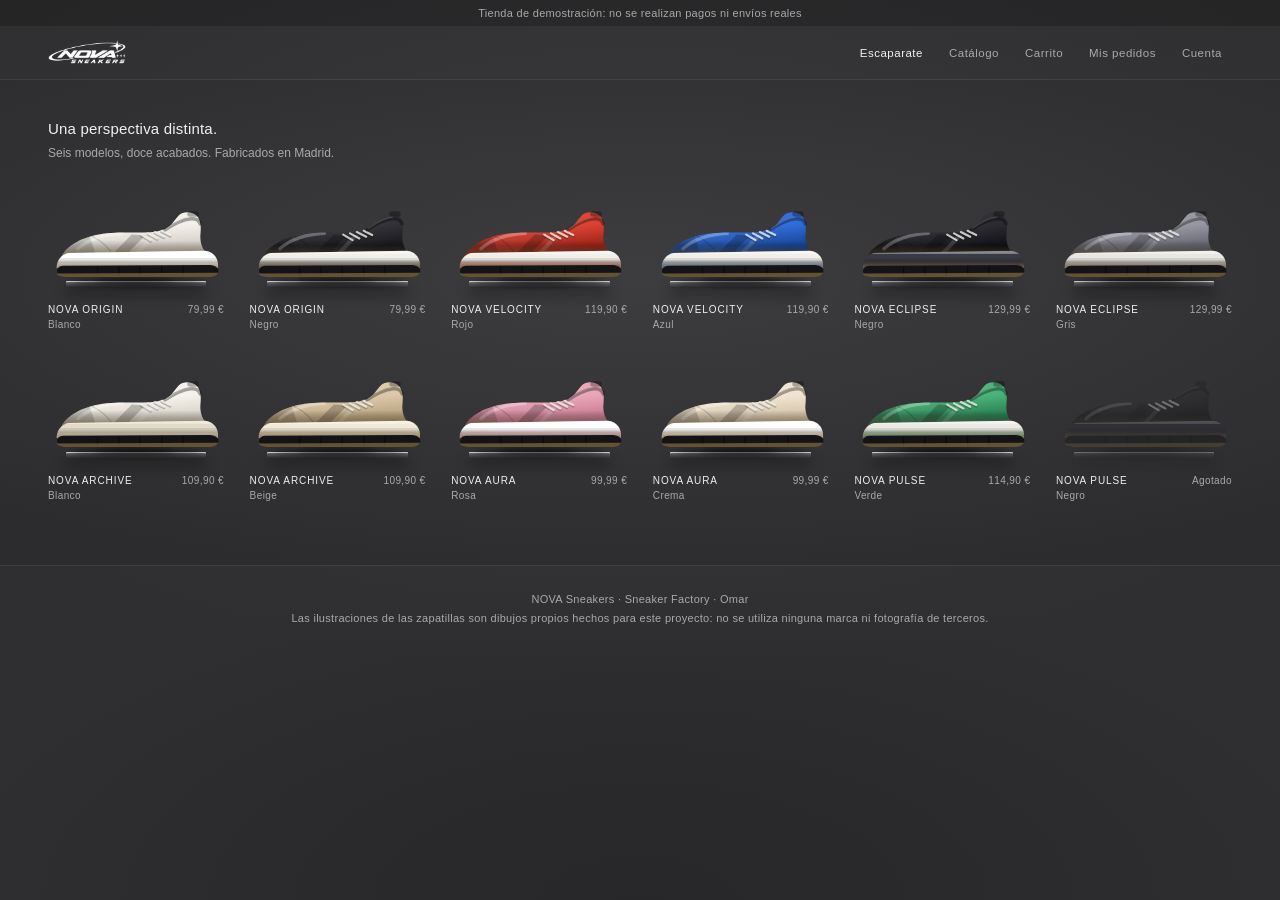
==== interfaces/cliente/index.html @ 1a6261f1 "feat(interfaces): añadir página de catálogo completo Fase 3 del plan aprobado.  catalogo.html enseña" ====
<!DOCTYPE html>
<html lang="es">

<head>
  <meta charset="UTF-8">
  <meta name="viewport" content="width=device-width, initial-scale=1.0">
  <meta name="author" content="Omar">
  <title>NOVA Sneakers · Escaparate</title>
  <meta name="description" content="Escaparate de zapatillas NOVA Sneakers. Omar.">
  <link rel="icon" href="img/favicon.svg" type="image/svg+xml">
  <link rel="stylesheet" href="css/base.css">
  <link rel="stylesheet" href="css/escaparate.css">
</head>

<body class="cli">

  <p class="cli-aviso-demo">
    Tienda de demostración: no se realizan
    pagos ni envíos reales
  </p>

  <header class="cli-cabecera">
    <a class="cli-logo" href="index.html">
      <img src="img/nova-logo.png" alt="NOVA Sneakers" width="480" height="160">
    </a>
    <nav class="cli-nav" aria-label="Navegación principal">
      <a href="index.html" aria-current="page">Escaparate</a>
      <a href="catalogo.html">Catálogo</a>
      <a href="carrito.html">Carrito <span class="cli-globo" data-contador-carro>0</span></a>
      <a href="pedidos.html">Mis pedidos</a>
      <a href="cuenta.html">Cuenta</a>
    </nav>
  </header>

  <main>

    <section class="cli-escaparate" aria-label="Catálogo de zapatillas">
      <div class="cli-muro">

        <div class="cli-intro">
          <h1>Una perspectiva distinta.</h1>
          <p>Seis modelos, doce acabados. Fabricados en Madrid.</p>
        </div>

        <div id="cli-rejilla" class="cli-estado">Cargando el catálogo…</div>

      </div>
    </section>

  </main>

  <footer class="cli-pie">
    NOVA Sneakers · Sneaker Factory · Omar<br>
    Las ilustraciones de las zapatillas son dibujos propios hechos para este
    proyecto: no se utiliza ninguna marca ni fotografía de terceros.
  </footer>

  <script src="js/datos-demo.js"></script>
  <script src="js/zapatilla-svg.js"></script>
  <script src="js/api.js"></script>
  <script src="js/carro.js"></script>
  <script src="js/piezas.js"></script>
  <script src="js/escaparate.js"></script>

</body>

</html>
---- interfaces/cliente/css/base.css ----
/* NOVA Sneakers · Estilos comunes · Omar */

/* Paleta del proyecto. */
:root {
  --cli-fondo: #2f2f31;
  --cli-panel: #3a3a3d;
  --cli-panel-claro: #444447;
  --cli-borde: #4b4b4f;

  /* Acento del proyecto: dorado, no naranja. */
  --cli-dorado: #c9a24b;
  --cli-dorado-claro: #e3c27e;

  --cli-texto: #f0f0f1;
  --cli-texto-suave: #a9a9ad;

  /* Estados de pedido: los mismos colores que el panel de Alvaro */
  --cli-pendiente: #c9a24b;
  --cli-preparacion: #e0a458;
  --cli-enviado: #6aa3ff;
  --cli-entregado: #5fc58a;

  /* Misma tipografía que el administrador */
  --cli-fuente: Arial, Helvetica, sans-serif;
}

* {
  box-sizing: border-box;
}

body.cli {
  margin: 0;
  min-height: 100vh;
  font-family: var(--cli-fuente);
  color: var(--cli-texto);
  background: var(--cli-fondo);
  /* La página entera es la pared de la galería: gris neutro iluminado por el centro. */
  background-image:
    radial-gradient(ellipse 85% 60% at 50% 30%, #3b3b3e 0%, transparent 74%),
    radial-gradient(ellipse 80% 50% at 50% 100%, #272729 0%, transparent 74%);
  background-attachment: fixed;

  /* Transición de entrada y salida entre páginas */
  opacity: 1;
  transition: opacity .26s ease;
}

body.cli.saliendo {
  opacity: 0;
}

/* Cabecera minimalista */

/* Diminuta a propósito: en una galería el rótulo no compite con lo expuesto. */
.cli-cabecera {
  display: flex;
  align-items: center;
  justify-content: space-between;
  gap: 14px;
  padding: 13px clamp(18px, 4vw, 48px);
  border-bottom: 1px solid rgba(255, 255, 255, .07);
}

/* Las reglas de texto son para el texto alternativo, si la imagen no carga */
.cli-logo {
  display: flex;
  align-items: center;
  font-size: 13px;
  font-weight: 700;
  letter-spacing: 3px;
  text-decoration: none;
  color: var(--cli-texto);
  white-space: nowrap;
}

/* El logotipo es blanco con fondo transparente: se ve sobre el gris */
.cli-logo img {
  display: block;
  height: 26px;
  width: auto;
}

.cli-nav {
  display: flex;
  flex-wrap: wrap;
  gap: 6px;
}

.cli-nav a {
  display: flex;
  align-items: center;
  gap: 7px;
  padding: 7px 10px;
  border-radius: 6px;
  font-size: 11.5px;
  letter-spacing: .5px;
  text-decoration: none;
  color: var(--cli-texto-suave);
  transition: color .2s ease, background .2s ease;
}

.cli-nav a:hover,
.cli-nav a:focus-visible {
  color: var(--cli-texto);
  background: var(--cli-panel-claro);
}

.cli-nav a[aria-current="page"] {
  color: var(--cli-texto);
}

/* Contador de unidades del carrito */
.cli-globo {
  display: none;
  min-width: 20px;
  padding: 1px 6px;
  border-radius: 10px;
  font-size: 12px;
  font-weight: 700;
  text-align: center;
  color: #141208;
  background: var(--cli-dorado);
}

/* carro.js le pone la clase cuando hay algo dentro */
.cli-globo.cli-visible {
  display: inline-block;
}

/* Aviso académico (obligatorio en toda la web) */

/* Discreto: tiene que leerse, pero no ser lo primero que grita en la página. */
.cli-aviso-demo {
  margin: 0;
  padding: 7px clamp(18px, 4vw, 48px);
  font-size: 11px;
  letter-spacing: .3px;
  text-align: center;
  color: var(--cli-texto-suave);
  background: rgba(0, 0, 0, .22);
  border-bottom: 1px solid rgba(255, 255, 255, .05);
}

/* Etiqueta para marcar cualquier cosa que sea de demostración */
.cli-etiqueta-demo {
  display: inline-block;
  padding: 4px 9px;
  border: 1px solid rgba(201, 162, 75, .45);
  border-radius: 20px;
  font-size: 11px;
  font-weight: 700;
  letter-spacing: 1.4px;
  text-transform: uppercase;
  color: var(--cli-dorado-claro);
  background: rgba(201, 162, 75, .1);
}

/* Pie */

.cli-pie {
  padding: 24px clamp(18px, 4vw, 48px);
  margin-top: 0;
  font-size: 11px;
  line-height: 1.7;
  letter-spacing: .3px;
  color: var(--cli-texto-suave);
  text-align: center;
  border-top: 1px solid rgba(255, 255, 255, .07);
}

/* Botones */

.cli-boton {
  display: inline-block;
  padding: 15px 26px;
  border: 0;
  border-radius: 10px;
  font: inherit;
  font-weight: 600;
  color: #141208;
  background: linear-gradient(180deg, var(--cli-dorado-claro), var(--cli-dorado));
  cursor: pointer;
  /* Altura mínima cómoda para el dedo en móvil */
  min-height: 48px;
  transition: transform .2s ease, box-shadow .2s ease;
}

.cli-boton:hover:not(:disabled),
.cli-boton:focus-visible:not(:disabled) {
  transform: translateY(-2px);
  box-shadow: 0 10px 26px rgba(201, 162, 75, .35);
}

.cli-boton:disabled {
  color: var(--cli-texto-suave);
  background: var(--cli-panel-claro);
  border: 1px solid var(--cli-borde);
  cursor: not-allowed;
  transform: none;
  box-shadow: none;
}

.cli-boton-sec {
  display: inline-flex;
  align-items: center;
  gap: 8px;
  min-height: 48px;
  padding: 13px 20px;
  border: 1px solid var(--cli-borde);
  border-radius: 10px;
  font: inherit;
  font-size: 14px;
  text-decoration: none;
  color: var(--cli-texto-suave);
  background: transparent;
  cursor: pointer;
  transition: color .2s ease, border-color .2s ease;
}

.cli-boton-sec:hover,
.cli-boton-sec:focus-visible {
  color: var(--cli-texto);
  border-color: var(--cli-texto-suave);
}

.cli-boton-peligro:hover,
.cli-boton-peligro:focus-visible {
  color: #e66a6a;
  border-color: #7d3328;
}

/* Mensajes de carga y error */

.cli-estado {
  padding: 70px 6vw;
  text-align: center;
  color: var(--cli-texto-suave);
}

/* Títulos de página */

.cli-titulo-pagina {
  padding: 46px 6vw 0;
  max-width: 1240px;
  margin: 0 auto;
}

.cli-titulo-pagina h1 {
  margin: 0;
  font-size: clamp(27px, 4.6vw, 42px);
  letter-spacing: -1px;
}

.cli-titulo-pagina p {
  margin: 12px 0 0;
  max-width: 560px;
  font-size: 15px;
  line-height: 1.6;
  color: var(--cli-texto-suave);
}

/* Móvil */

@media (max-width: 680px) {
  .cli-cabecera {
    flex-direction: column;
    gap: 12px;
    padding: 16px 5vw;
  }

  .cli-nav {
    justify-content: center;
  }

  .cli-nav a {
    padding: 10px 11px;
    font-size: 13px;
  }

  .cli-logo img {
    height: 30px;
  }
}

/* Quien prefiera menos movimiento, no lo tiene */

@media (prefers-reduced-motion: reduce) {
  * {
    animation: none !important;
    transition: none !important;
  }

  /* Empiezan invisibles: sin animacion hay que devolverles la opacidad */
  .cli-pieza,
  .cli-fila-pedido {
    opacity: 1 !important;
  }
}

/* El atributo hidden de HTML debe ganar a cualquier display que pongamos en nuestras clases. */
[hidden] {
  display: none !important;
}
---- interfaces/cliente/css/escaparate.css ----
/* NOVA Sneakers · Escaparate · Omar */

/* La pared: ocupa el ancho completo, es la portada */

.cli-escaparate {
  padding: 0;
}

.cli-muro {
  position: relative;
  padding: clamp(26px, 3vw, 44px) clamp(18px, 4vw, 48px) clamp(50px, 5vw, 78px);

  /* Luz de sala: la pared se abre por el centro y cae hacia los bordes */
  background:
    radial-gradient(ellipse 78% 64% at 50% 40%,
      #3d3d40 0%,
      #363638 42%,
      #2c2c2e 100%);
}

/* Entradilla: diminuta, como en la referencia */

.cli-intro {
  position: relative;
  z-index: 2;
  max-width: 1500px;
  margin: 0 auto;
  padding: 0 0 clamp(30px, 3.4vw, 52px);
}

.cli-intro h1 {
  margin: 0;
  font-size: 15px;
  font-weight: 400;
  letter-spacing: .2px;
  line-height: 1.4;
  color: var(--cli-texto);
}

.cli-intro p {
  max-width: 420px;
  margin: 5px 0 0;
  font-size: 12px;
  line-height: 1.5;
  color: var(--cli-texto-suave);
}

/* La rejilla */

.cli-rejilla {
  position: relative;
  z-index: 2;
  max-width: 1500px;
  margin: 0 auto;
  display: grid;
  grid-template-columns: repeat(6, 1fr);
  gap: clamp(34px, 3.6vw, 62px) clamp(14px, 2vw, 34px);
}

/* Cada zapatilla sobre su repisa */

.cli-pieza {
  position: relative;
  display: flex;
  flex-direction: column;
  align-items: stretch;
  padding: 0;
  border: 0;
  background: none;
  color: inherit;
  font: inherit;
  text-align: left;
  cursor: pointer;

  /* Aparición escalonada; el retardo lo pone piezas.js */
  opacity: 0;
  animation: cli-entrar .5s ease forwards;

  /* Ojo: la animación de entrada usa la propiedad "translate" y el hover usa "transform". */
  transition: transform .35s ease;
}

@keyframes cli-entrar {
  from { opacity: 0; translate: 0 18px; }
  to   { opacity: 1; translate: 0 0; }
}

/* Hueco donde se apoya la zapatilla. */
.cli-hueco {
  position: relative;
  display: block;
}

.cli-pieza .zap {
  position: relative;
  z-index: 2;
  display: block;
  width: 100%;
  height: auto;
  transition: transform .35s ease;
}

/* Las fotografías no vienen todas del mismo tamaño. */
.cli-pieza img.zap {
  aspect-ratio: 412 / 200;
  object-fit: contain;
  object-position: center bottom;
}

/* La repisa: metacrilato traslucido */
.cli-balda {
  position: relative;
  z-index: 1;
  display: block;
  width: 80%;
  height: 7px;
  margin: -10px auto 0;
  border-radius: 1px 1px 2px 2px;
  background: linear-gradient(180deg,
    rgba(255, 255, 255, .42) 0%,
    rgba(226, 232, 238, .2) 28%,
    rgba(178, 188, 198, .1) 62%,
    rgba(0, 0, 0, .24) 100%);
  box-shadow:
    inset 0 1px 0 rgba(255, 255, 255, .62),
    0 7px 13px rgba(0, 0, 0, .4);
  backdrop-filter: blur(1px);
  transition: background .3s ease, box-shadow .3s ease;
}

/* Al señalar una zapatilla se enciende su repisa. */
.cli-pieza:hover .cli-balda,
.cli-pieza:focus-visible .cli-balda {
  background: linear-gradient(180deg,
    #fff8ea 0%,
    var(--cli-dorado-claro) 42%,
    var(--cli-dorado) 100%);
  box-shadow:
    0 0 10px 2px rgba(227, 194, 126, .9),
    0 0 32px 9px rgba(201, 162, 75, .55),
    0 0 72px 24px rgba(201, 162, 75, .26),
    0 7px 13px rgba(0, 0, 0, .4);
}

/* Y la luz de la repisa sube y baña la zapatilla */
.cli-hueco::after {
  content: "";
  position: absolute;
  z-index: 0;
  left: -12%;
  right: -12%;
  bottom: -8px;
  height: 130px;
  opacity: 0;
  pointer-events: none;
  background: radial-gradient(ellipse 58% 100% at 50% 100%,
    rgba(201, 162, 75, .42) 0%,
    rgba(201, 162, 75, .14) 44%,
    transparent 72%);
  transition: opacity .3s ease;
}

.cli-pieza:hover .cli-hueco::after,
.cli-pieza:focus-visible .cli-hueco::after {
  opacity: 1;
}

/* Al pasar por encima, la zapatilla se levanta de la repisa */
.cli-pieza:hover,
.cli-pieza:focus-visible {
  outline: none;
}

.cli-pieza:hover .zap,
.cli-pieza:focus-visible .zap {
  transform: translateY(-7px);
}

.cli-pieza:focus-visible .cli-pieza-nombre {
  color: var(--cli-dorado);
}

/* Rótulo: pequeño y discreto, debajo de la repisa */

.cli-pieza-rotulo {
  display: flex;
  align-items: baseline;
  justify-content: space-between;
  gap: 8px;
  margin: 15px 0 0;
}

.cli-pieza-nombre {
  font-size: 10px;
  font-weight: 400;
  letter-spacing: .9px;
  text-transform: uppercase;
  line-height: 1.3;
  color: var(--cli-texto);
  transition: color .2s ease;
}

.cli-pieza-precio {
  flex-shrink: 0;
  font-size: 10px;
  letter-spacing: .4px;
  color: var(--cli-texto-suave);
}

.cli-pieza-color {
  display: block;
  margin: 3px 0 0;
  font-size: 10px;
  letter-spacing: .4px;
  color: var(--cli-texto-suave);
}

/* Un color entero sin existencias */
.cli-pieza-agotado {
  flex-shrink: 0;
  font-size: 10px;
  letter-spacing: .4px;
  color: var(--cli-texto-suave);
}

.cli-pieza.cli-sin-stock .zap,
.cli-pieza.cli-sin-stock .cli-balda {
  opacity: .4;
}

/* Portátil: cuatro por fila */

@media (max-width: 1180px) {
  .cli-rejilla {
    grid-template-columns: repeat(4, 1fr);
  }
}

/* Tablet: tres por fila */

@media (max-width: 860px) {
  .cli-rejilla {
    grid-template-columns: repeat(3, 1fr);
  }
}

/* Móvil: dos por fila, como el teléfono de la referencia */

@media (max-width: 580px) {
  .cli-muro {
    padding: 22px 5vw 42px;
  }

  .cli-rejilla {
    grid-template-columns: repeat(2, 1fr);
    gap: 30px 18px;
  }

  /* En pantalla táctil no hay "hover": el dedo pulsa y entra */
  .cli-pieza:hover .zap {
    transform: none;
  }

  .cli-pieza:active .zap {
    transform: scale(.96);
  }
}
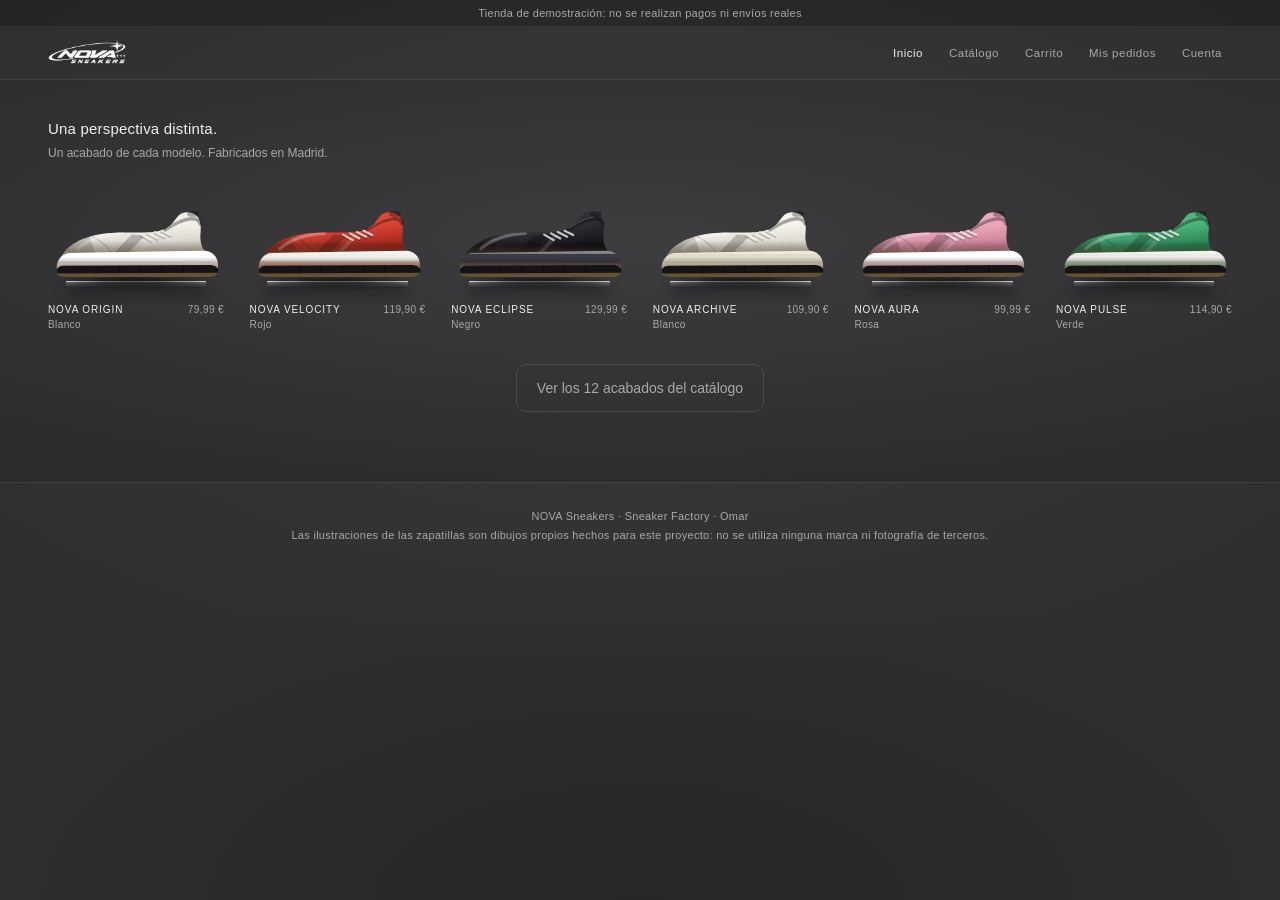
==== commit 2b0c57fa: "feat(interfaces): portada con seis modelos destacados Fase 4 del plan aprobado.  La portada enseñaba" ====
--- a/interfaces/cliente/index.html
+++ b/interfaces/cliente/index.html
@@ -24,7 +24,7 @@
       <img src="img/nova-logo.png" alt="NOVA Sneakers" width="480" height="160">
     </a>
     <nav class="cli-nav" aria-label="Navegación principal">
-      <a href="index.html" aria-current="page">Escaparate</a>
+      <a href="index.html" aria-current="page">Inicio</a>
       <a href="catalogo.html">Catálogo</a>
       <a href="carrito.html">Carrito <span class="cli-globo" data-contador-carro>0</span></a>
       <a href="pedidos.html">Mis pedidos</a>
@@ -34,15 +34,19 @@
 
   <main>
 
-    <section class="cli-escaparate" aria-label="Catálogo de zapatillas">
+    <section class="cli-escaparate" aria-label="Modelos destacados">
       <div class="cli-muro">
 
         <div class="cli-intro">
           <h1>Una perspectiva distinta.</h1>
-          <p>Seis modelos, doce acabados. Fabricados en Madrid.</p>
+          <p>Un acabado de cada modelo. Fabricados en Madrid.</p>
         </div>
 
         <div id="cli-rejilla" class="cli-estado">Cargando el catálogo…</div>
+
+        <p class="cli-mas">
+          <a class="cli-boton-sec" id="cli-ir-catalogo" href="catalogo.html">Ver el catálogo completo</a>
+        </p>
 
       </div>
     </section>
--- a/interfaces/cliente/css/escaparate.css
+++ b/interfaces/cliente/css/escaparate.css
@@ -265,3 +265,10 @@
     transform: scale(.96);
   }
 }
+
+/* Debajo de las destacadas, el paso al catálogo completo */
+.cli-mas {
+  margin: 0;
+  padding: 34px 0 6px;
+  text-align: center;
+}
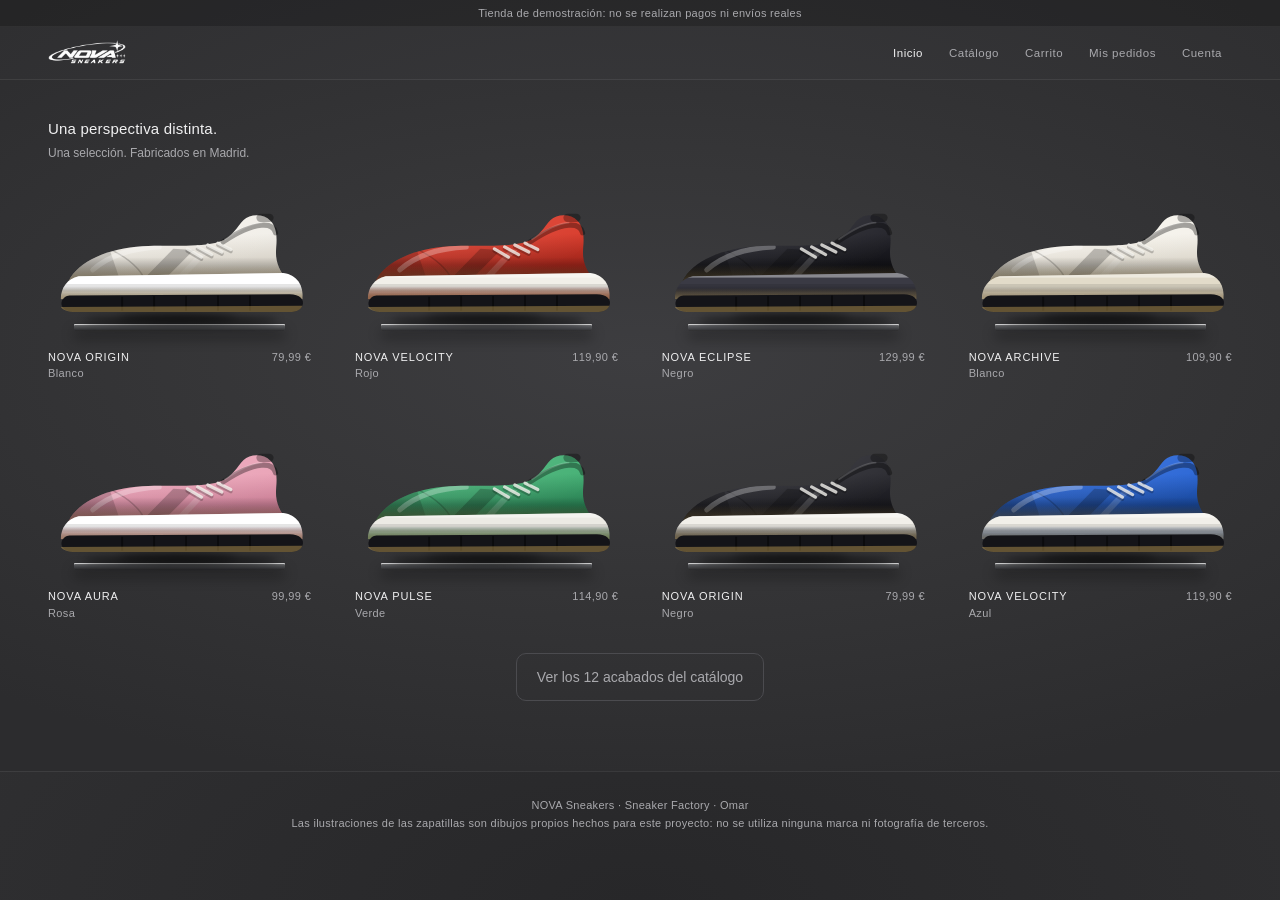
==== commit 361c0713: "feat(interfaces): portada de ocho piezas en dos filas de cuatro Fase 1 del rediseno.  La portada ens" ====
--- a/interfaces/cliente/index.html
+++ b/interfaces/cliente/index.html
@@ -35,11 +35,11 @@
   <main>
 
     <section class="cli-escaparate" aria-label="Modelos destacados">
-      <div class="cli-muro">
+      <div class="cli-muro cli-muro-portada">
 
         <div class="cli-intro">
           <h1>Una perspectiva distinta.</h1>
-          <p>Un acabado de cada modelo. Fabricados en Madrid.</p>
+          <p>Una selección. Fabricados en Madrid.</p>
         </div>
 
         <div id="cli-rejilla" class="cli-estado">Cargando el catálogo…</div>
--- a/interfaces/cliente/css/base.css
+++ b/interfaces/cliente/css/base.css
@@ -19,6 +19,7 @@
   --cli-preparacion: #e0a458;
   --cli-enviado: #6aa3ff;
   --cli-entregado: #5fc58a;
+  --cli-cancelado: #e66a6a;
 
   /* Misma tipografía que el administrador */
   --cli-fuente: Arial, Helvetica, sans-serif;
--- a/interfaces/cliente/css/escaparate.css
+++ b/interfaces/cliente/css/escaparate.css
@@ -272,3 +272,47 @@
   padding: 34px 0 6px;
   text-align: center;
 }
+
+/* La rejilla de la portada: ocho piezas en dos filas de cuatro, con mucho
+   aire entre ellas. El catálogo usa la misma clase .cli-rejilla, así que
+   estas reglas llevan delante .cli-muro-portada para no tocarlo.
+
+   Ojo: por eso las medidas de pantalla de más abajo también lo llevan. Un
+   selector de dos clases gana al de una, y sin ellas la portada se
+   quedaría en cuatro columnas también en el móvil. */
+
+.cli-muro-portada .cli-rejilla {
+  grid-template-columns: repeat(4, 1fr);
+  gap: clamp(52px, 5.2vw, 92px) clamp(26px, 3.4vw, 58px);
+}
+
+/* Las piezas son casi el doble de grandes, y el rótulo crecería poco */
+.cli-muro-portada .cli-pieza-nombre,
+.cli-muro-portada .cli-pieza-precio,
+.cli-muro-portada .cli-pieza-color,
+.cli-muro-portada .cli-pieza-agotado {
+  font-size: 11px;
+}
+
+.cli-muro-portada .cli-pieza-rotulo {
+  margin-top: 19px;
+}
+
+@media (max-width: 1180px) {
+  .cli-muro-portada .cli-rejilla {
+    grid-template-columns: repeat(3, 1fr);
+  }
+}
+
+@media (max-width: 860px) {
+  .cli-muro-portada .cli-rejilla {
+    grid-template-columns: repeat(2, 1fr);
+  }
+}
+
+@media (max-width: 580px) {
+  .cli-muro-portada .cli-rejilla {
+    grid-template-columns: repeat(2, 1fr);
+    gap: 38px 18px;
+  }
+}
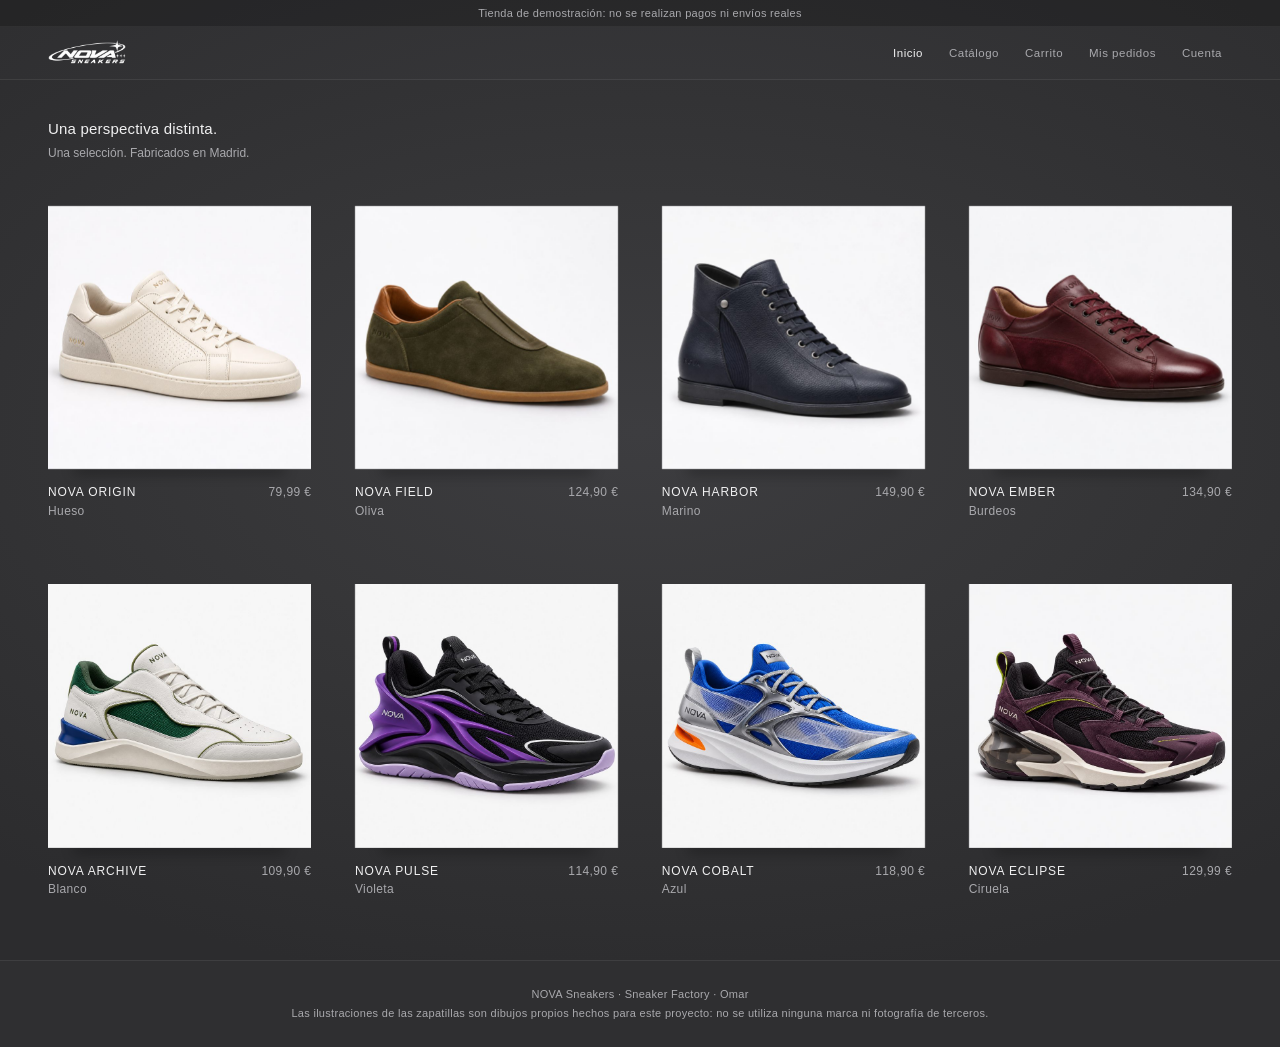
==== commit b96c4560: "feat(interfaces): veinte modelos con fotografia de producto Entran las 20 fotografias de NOVA. Cada " ====
--- a/interfaces/cliente/index.html
+++ b/interfaces/cliente/index.html
@@ -44,9 +44,6 @@
 
         <div id="cli-rejilla" class="cli-estado">Cargando el catálogo…</div>
 
-        <p class="cli-mas">
-          <a class="cli-boton-sec" id="cli-ir-catalogo" href="catalogo.html">Ver el catálogo completo</a>
-        </p>
 
       </div>
     </section>
--- a/interfaces/cliente/css/escaparate.css
+++ b/interfaces/cliente/css/escaparate.css
@@ -9,6 +9,11 @@
 .cli-muro {
   position: relative;
   padding: clamp(26px, 3vw, 44px) clamp(18px, 4vw, 48px) clamp(50px, 5vw, 78px);
+
+  /* El halo de la repisa se sale un 12 % por cada lado de su pieza. Con
+     pocas columnas eso puede asomar por el borde y sacar barra de
+     desplazamiento horizontal. */
+  overflow-x: hidden;
 
   /* Luz de sala: la pared se abre por el centro y cae hacia los bordes */
   background:
@@ -100,11 +105,12 @@
   transition: transform .35s ease;
 }
 
-/* Las fotografías no vienen todas del mismo tamaño. */
+/* Las fotografías de producto son cuadradas. Con contain no se deforman
+   aunque alguna llegue con otra proporción. */
 .cli-pieza img.zap {
-  aspect-ratio: 412 / 200;
+  aspect-ratio: 1 / 1;
   object-fit: contain;
-  object-position: center bottom;
+  object-position: center;
 }
 
 /* La repisa: metacrilato traslucido */
@@ -215,6 +221,11 @@
   color: var(--cli-texto-suave);
 }
 
+/* El reclamo de marketing solo lo enseña el catálogo */
+.cli-pieza-reclamo {
+  display: none;
+}
+
 /* Un color entero sin existencias */
 .cli-pieza-agotado {
   flex-shrink: 0;
@@ -266,53 +277,58 @@
   }
 }
 
-/* Debajo de las destacadas, el paso al catálogo completo */
-.cli-mas {
-  margin: 0;
-  padding: 34px 0 6px;
-  text-align: center;
-}
 
 /* La rejilla de la portada: ocho piezas en dos filas de cuatro, con mucho
    aire entre ellas. El catálogo usa la misma clase .cli-rejilla, así que
    estas reglas llevan delante .cli-muro-portada para no tocarlo.
 
    Ojo: por eso las medidas de pantalla de más abajo también lo llevan. Un
-   selector de dos clases gana al de una, y sin ellas la portada se
-   quedaría en cuatro columnas también en el móvil. */
+   selector de dos clases gana al de una, y sin repetirlo la portada no
+   haría caso a estas medidas. */
 
 .cli-muro-portada .cli-rejilla {
   grid-template-columns: repeat(4, 1fr);
   gap: clamp(52px, 5.2vw, 92px) clamp(26px, 3.4vw, 58px);
 }
 
-/* Las piezas son casi el doble de grandes, y el rótulo crecería poco */
+/* Las piezas son casi el doble de grandes: el rótulo las acompaña */
 .cli-muro-portada .cli-pieza-nombre,
 .cli-muro-portada .cli-pieza-precio,
 .cli-muro-portada .cli-pieza-color,
 .cli-muro-portada .cli-pieza-agotado {
-  font-size: 11px;
+  font-size: 12px;
 }
 
 .cli-muro-portada .cli-pieza-rotulo {
   margin-top: 19px;
 }
 
-@media (max-width: 1180px) {
-  .cli-muro-portada .cli-rejilla {
-    grid-template-columns: repeat(3, 1fr);
-  }
-}
-
-@media (max-width: 860px) {
+/* De cuatro columnas se pasa directamente a dos. Ocho piezas caben
+   enteras en 4x2 y en 2x4; en tres columnas la última fila se quedaría a
+   medias, con dos piezas y un hueco. */
+
+@media (max-width: 980px) {
   .cli-muro-portada .cli-rejilla {
     grid-template-columns: repeat(2, 1fr);
-  }
-}
+    gap: 50px 32px;
+  }
+}
+
+/* Teléfono: siguen siendo dos, con menos hueco entre columnas */
 
 @media (max-width: 580px) {
   .cli-muro-portada .cli-rejilla {
-    grid-template-columns: repeat(2, 1fr);
     gap: 38px 18px;
   }
 }
+
+/* Muy estrecho: con dos columnas el nombre del modelo ya no cabe en una
+   línea sin encogerlo, y el enunciado dice que la legibilidad manda. Una
+   sola columna. */
+
+@media (max-width: 380px) {
+  .cli-muro-portada .cli-rejilla {
+    grid-template-columns: 1fr;
+    gap: 36px;
+  }
+}
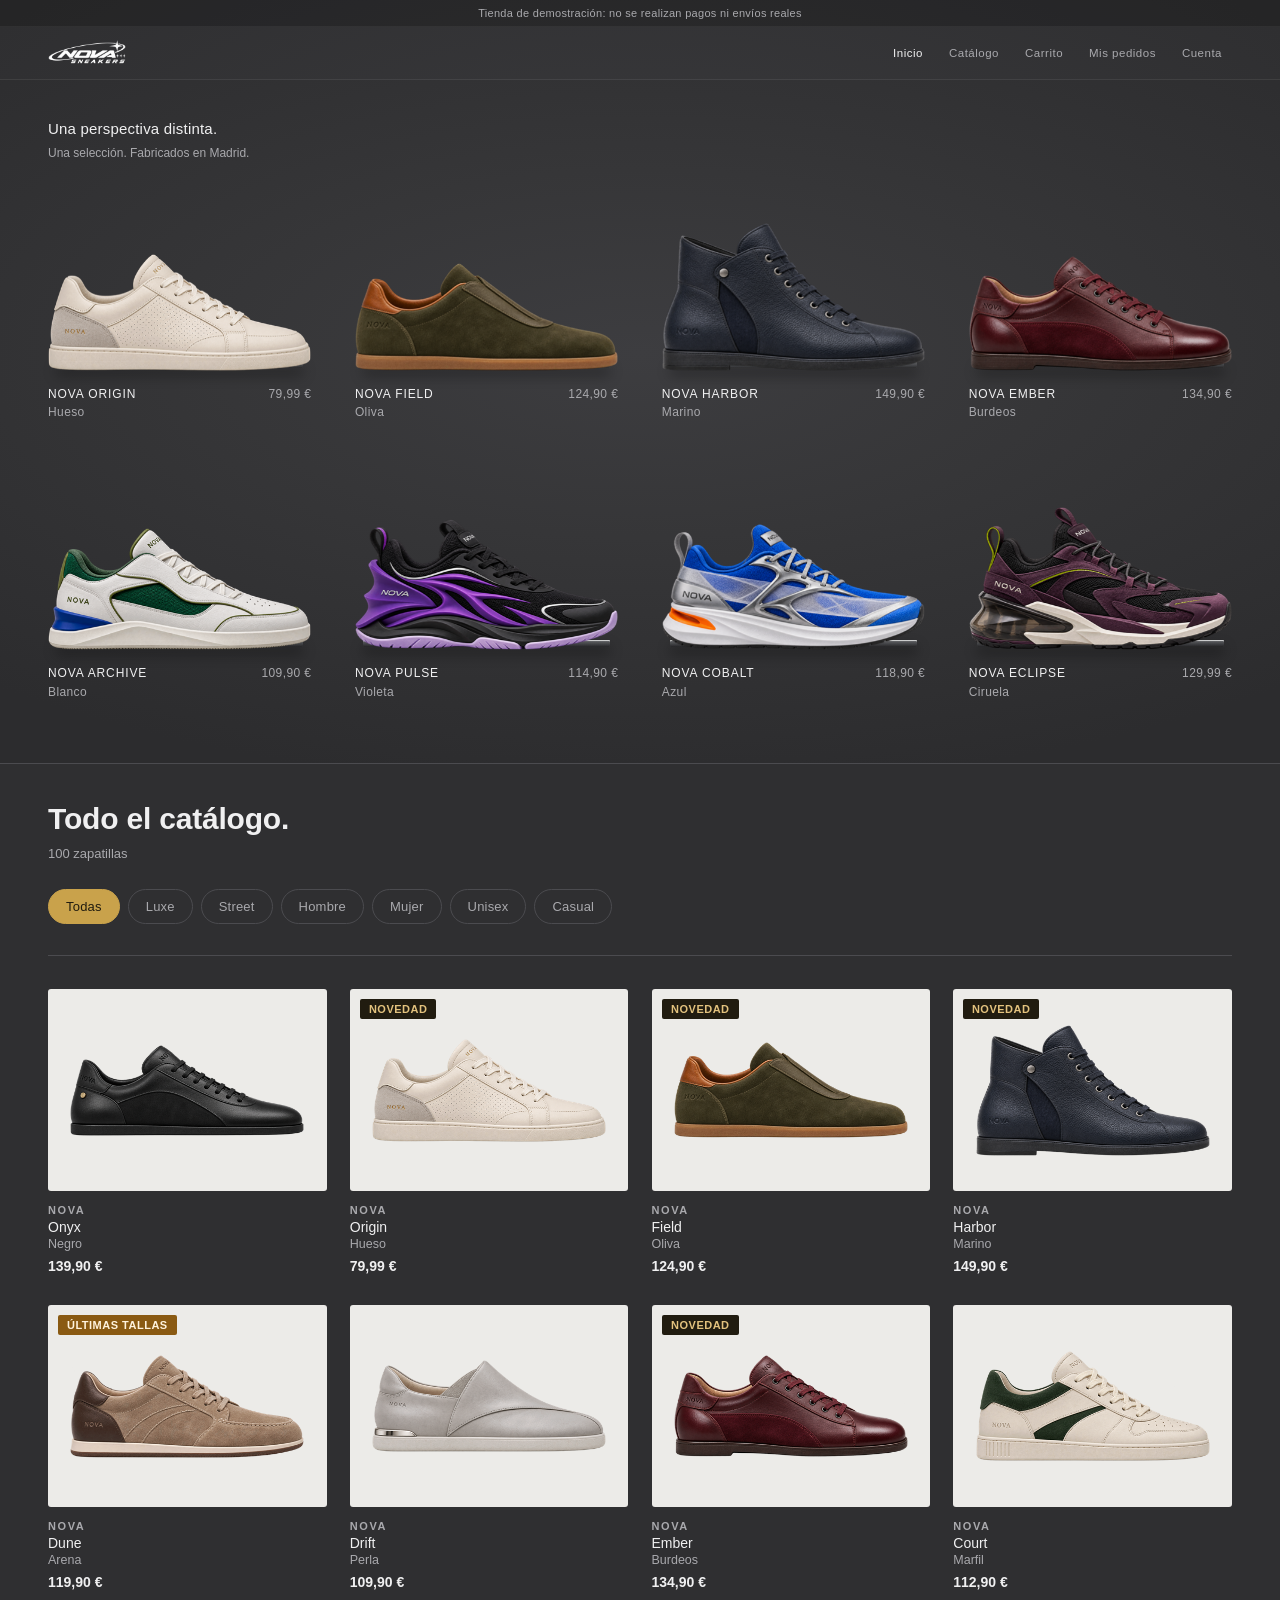
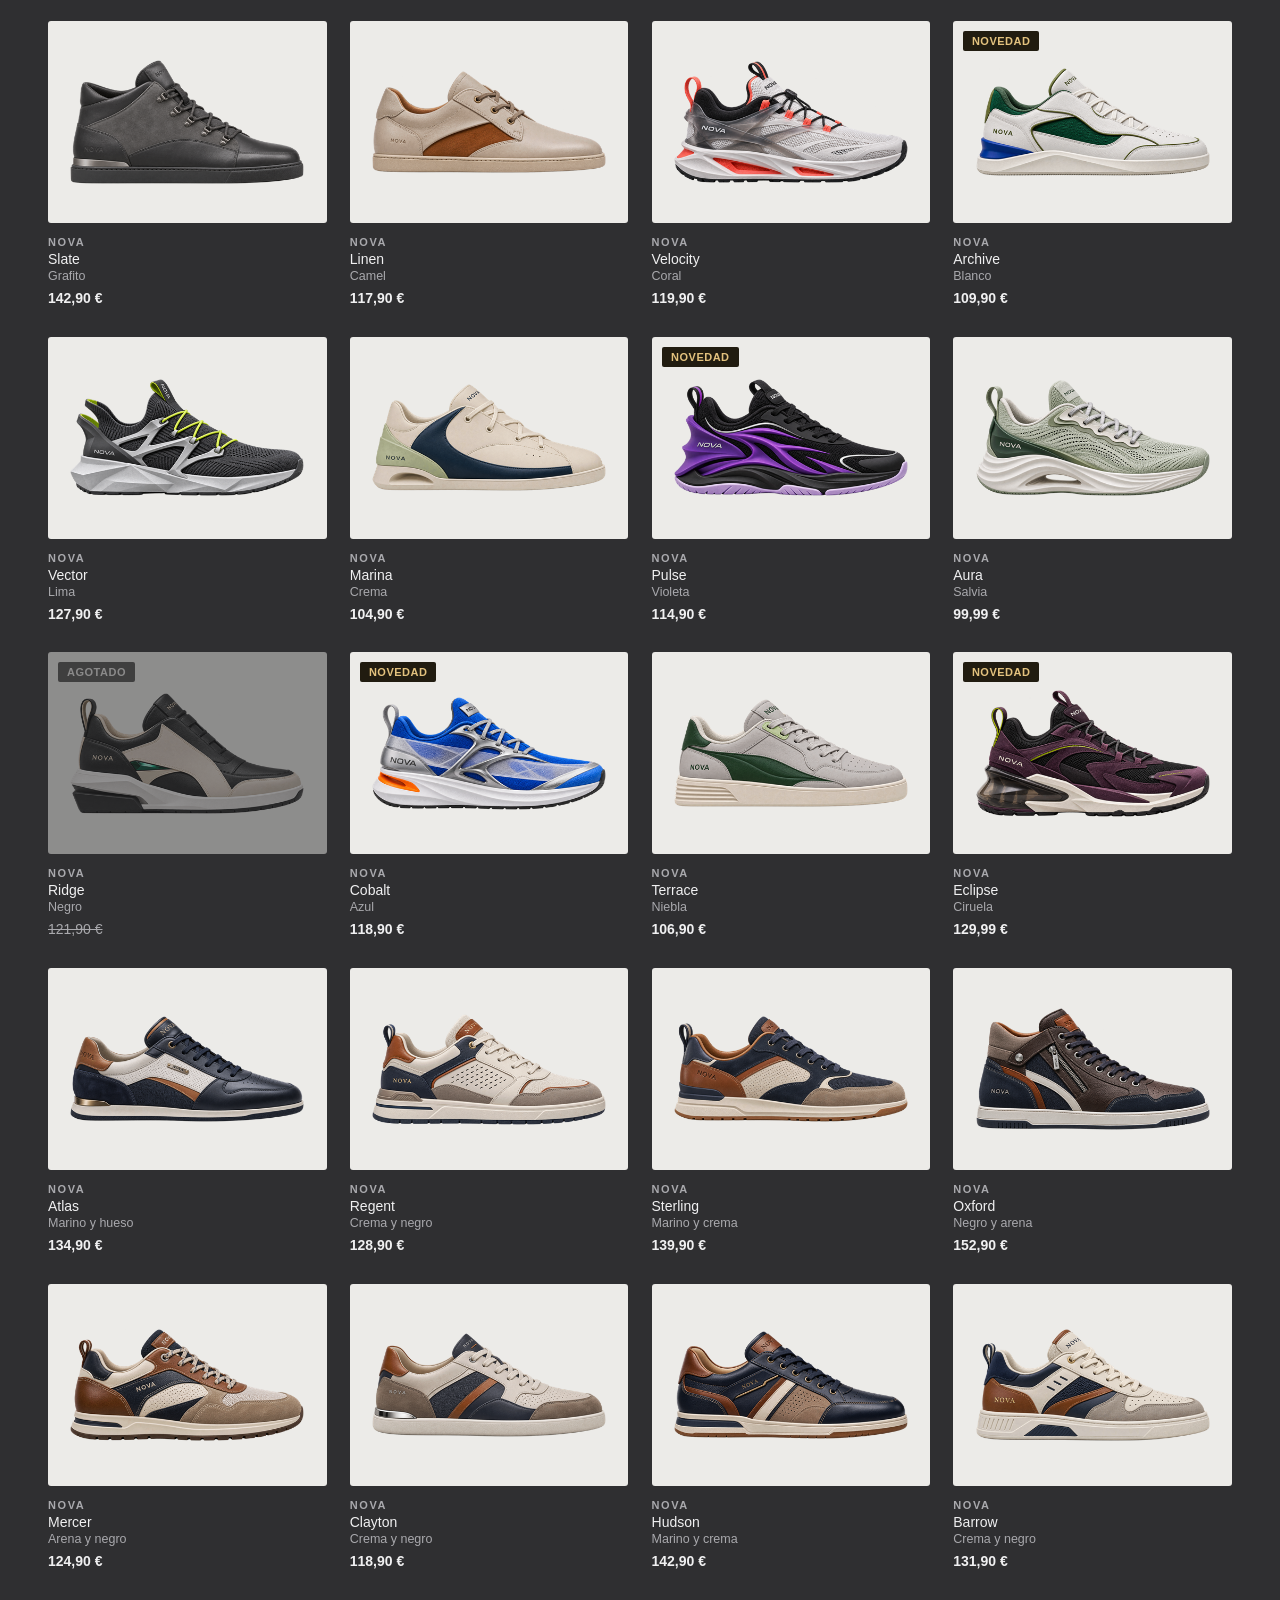
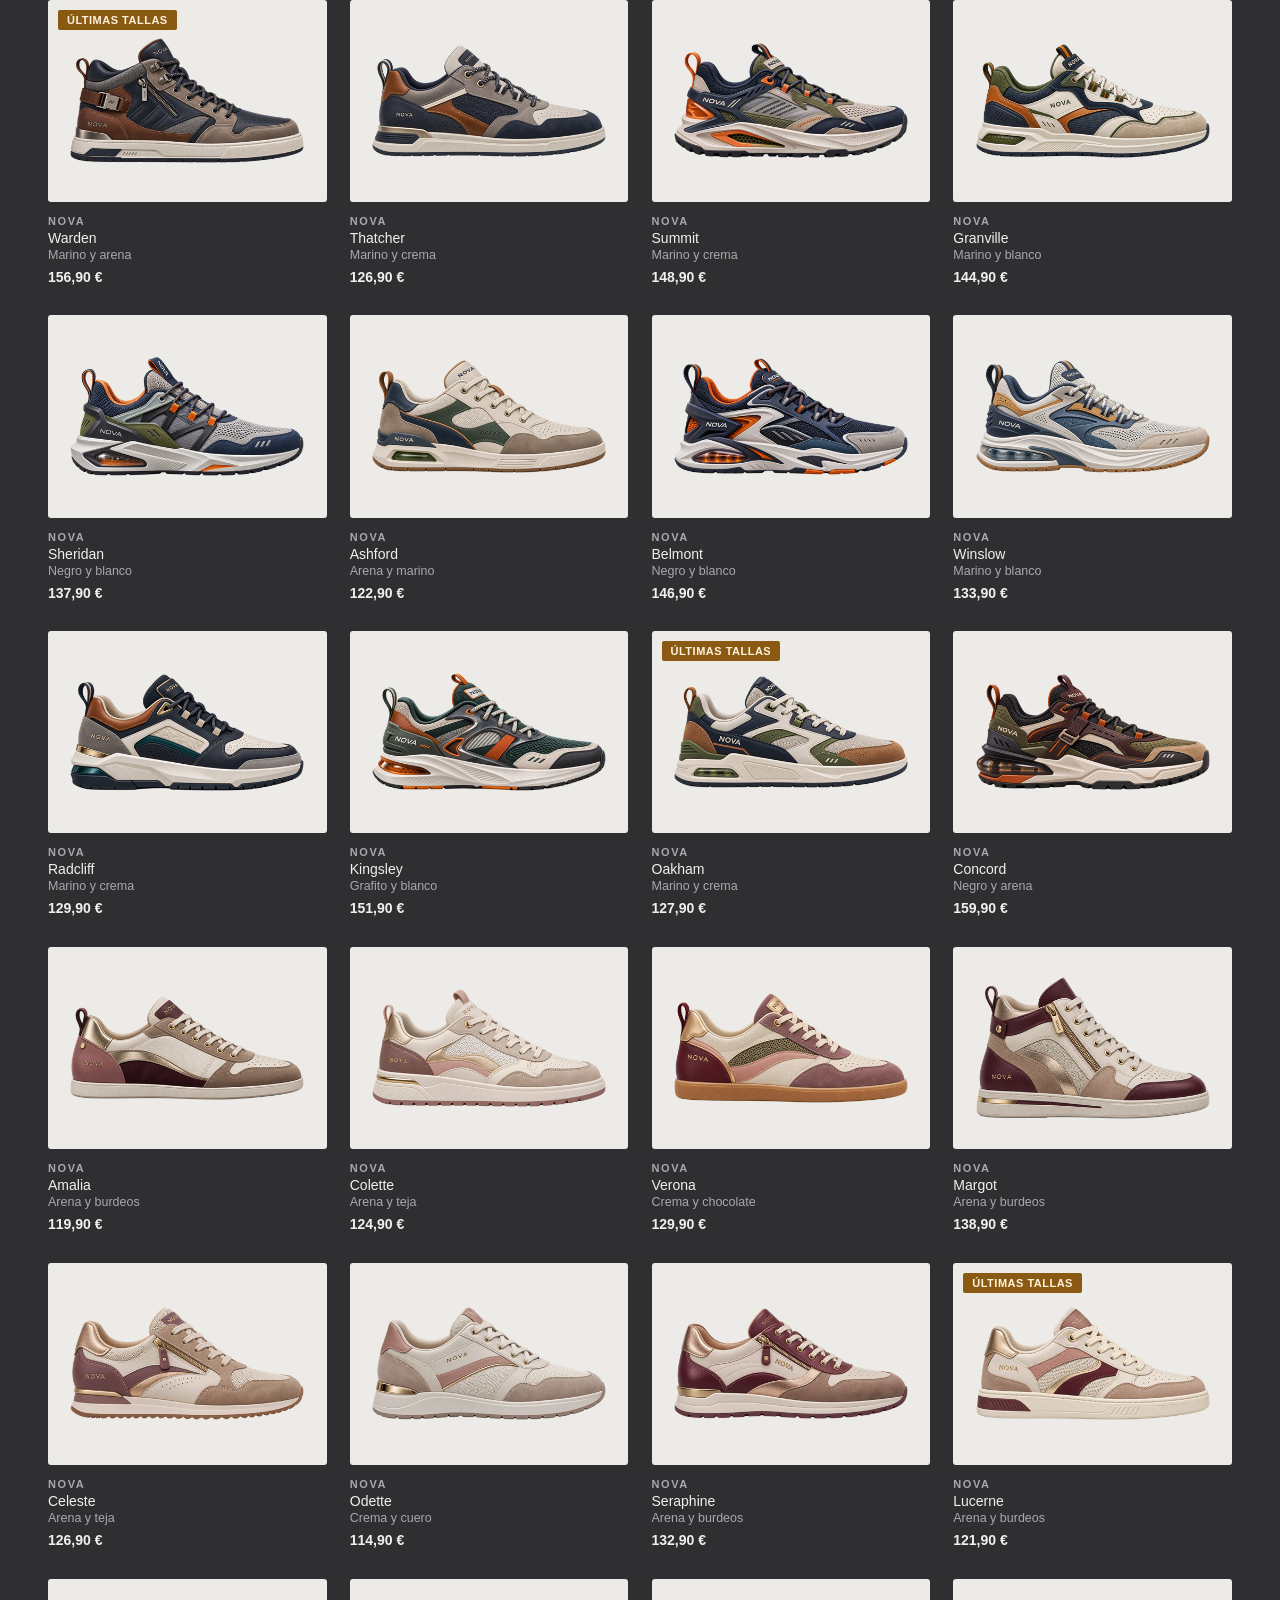
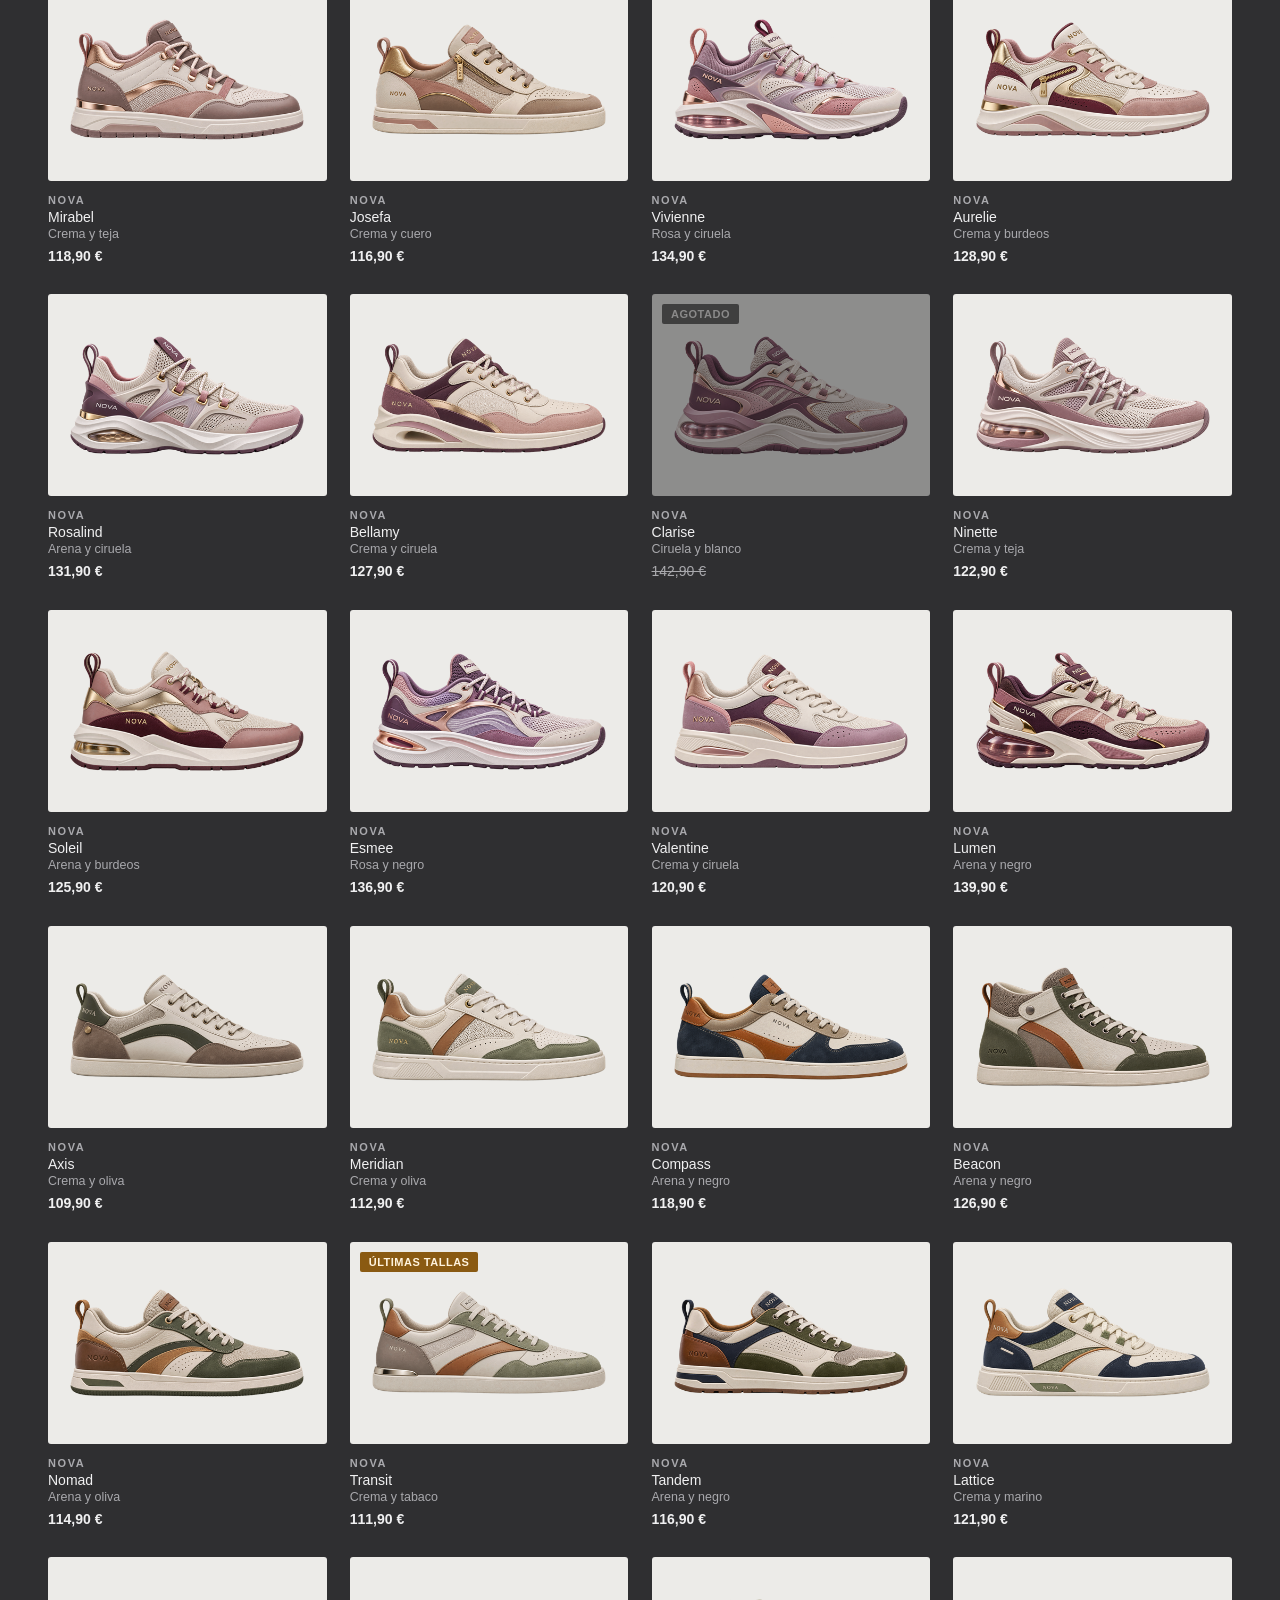
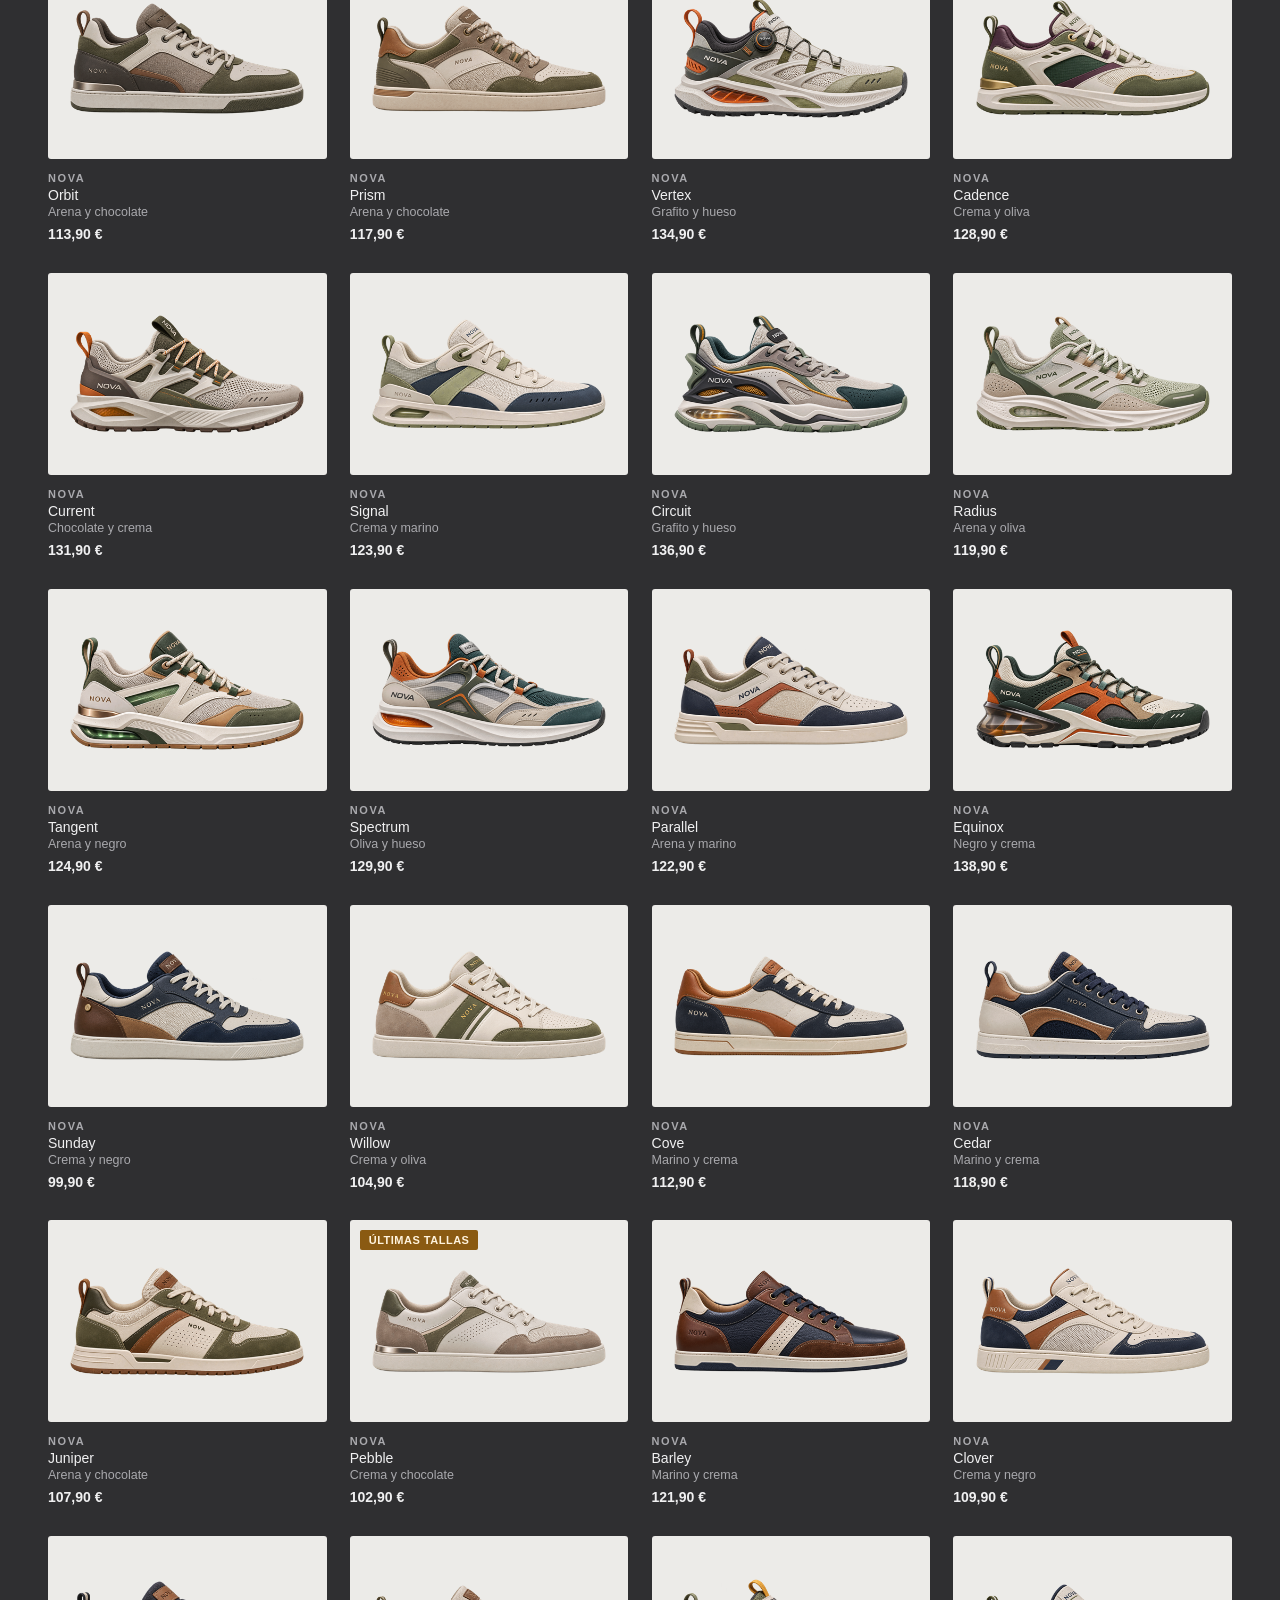
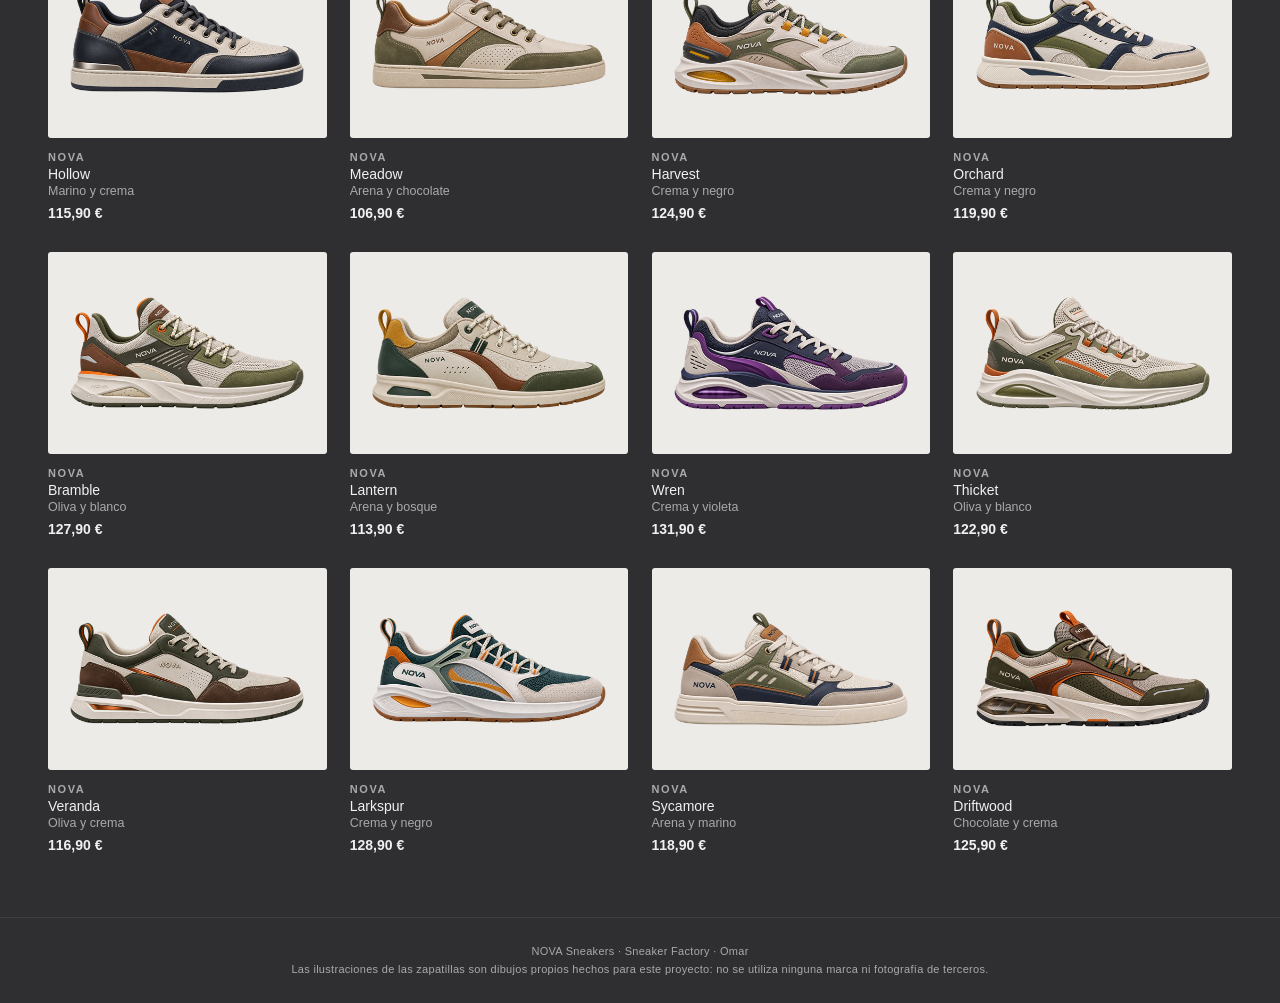
==== commit 382b9993: "add zalando style catalogue under the shelf The homepage now has two parts: the shelf with the 8 fea" ====
--- a/interfaces/cliente/index.html
+++ b/interfaces/cliente/index.html
@@ -10,6 +10,7 @@
   <link rel="icon" href="img/favicon.svg" type="image/svg+xml">
   <link rel="stylesheet" href="css/base.css">
   <link rel="stylesheet" href="css/escaparate.css">
+  <link rel="stylesheet" href="css/catalogo.css">
 </head>
 
 <body class="cli">
@@ -48,6 +49,24 @@
       </div>
     </section>
 
+    <!-- Debajo del expositor, el catálogo: mismo dato, otra manera de
+         enseñarlo. Arriba se expone de una en una; aquí se compara. -->
+    <section class="cli-escaparate" aria-label="Catálogo">
+      <div class="cli-muro cli-muro-catalogo">
+
+        <div class="cli-intro">
+          <h2>Todo el catálogo.</h2>
+          <p id="cli-cuenta-catalogo"></p>
+        </div>
+
+        <div class="cli-filtros" id="cli-filtros" role="group"
+             aria-label="Filtrar por colección"></div>
+
+        <div id="cli-rejilla-catalogo" class="cli-estado">Cargando el catálogo…</div>
+
+      </div>
+    </section>
+
   </main>
 
   <footer class="cli-pie">
@@ -62,6 +81,7 @@
   <script src="js/carro.js"></script>
   <script src="js/piezas.js"></script>
   <script src="js/escaparate.js"></script>
+  <script src="js/catalogo.js"></script>
 
 </body>
 
--- a/interfaces/cliente/css/escaparate.css
+++ b/interfaces/cliente/css/escaparate.css
@@ -105,12 +105,13 @@
   transition: transform .35s ease;
 }
 
-/* Las fotografías de producto son cuadradas. Con contain no se deforman
-   aunque alguna llegue con otra proporción. */
+/* Las fotografías vienen recortadas sin fondo y cada una con su propia
+   proporción. La caja es fija para que todas apoyen a la misma altura y
+   los rótulos queden alineados; contain impide que se deformen. */
 .cli-pieza img.zap {
-  aspect-ratio: 1 / 1;
+  aspect-ratio: 8 / 5;
   object-fit: contain;
-  object-position: center;
+  object-position: center bottom;
 }
 
 /* La repisa: metacrilato traslucido */
@@ -118,7 +119,7 @@
   position: relative;
   z-index: 1;
   display: block;
-  width: 80%;
+  width: 94%;
   height: 7px;
   margin: -10px auto 0;
   border-radius: 1px 1px 2px 2px;
@@ -221,11 +222,6 @@
   color: var(--cli-texto-suave);
 }
 
-/* El reclamo de marketing solo lo enseña el catálogo */
-.cli-pieza-reclamo {
-  display: none;
-}
-
 /* Un color entero sin existencias */
 .cli-pieza-agotado {
   flex-shrink: 0;
--- a/interfaces/cliente/css/catalogo.css
+++ b/interfaces/cliente/css/catalogo.css
@@ -0,0 +1,238 @@
+/* NOVA Sneakers · Catálogo comercial · Omar */
+
+/* El catálogo no es el escaparate, y tiene que notarse a la primera.
+
+   Arriba, en el expositor, hay ocho zapatillas sobre repisas iluminadas,
+   muy separadas, para mirarlas de una en una. Aquí hay cien y lo que se
+   hace es compararlas, así que la pared se apaga, cada zapatilla va en su
+   propio bloque claro y caben cuatro por fila.
+
+   Esta hoja no toca nada del escaparate: todo cuelga de .cli-muro-catalogo
+   o de clases propias (.cli-tarjeta, .cli-filtro) que allí no existen. */
+
+/* La pared se apaga: sin la luz de sala del escaparate */
+.cli-muro-catalogo {
+  background: var(--cli-fondo);
+  border-top: 1px solid var(--cli-borde);
+}
+
+.cli-muro-catalogo .cli-intro {
+  max-width: 1400px;
+  padding-bottom: clamp(18px, 2vw, 26px);
+  margin-bottom: 0;
+}
+
+.cli-muro-catalogo .cli-intro h1,
+.cli-muro-catalogo .cli-intro h2 {
+  margin: 0;
+  font-size: clamp(20px, 2.4vw, 30px);
+  font-weight: 600;
+  letter-spacing: -.2px;
+}
+
+.cli-muro-catalogo .cli-intro p {
+  margin-top: 8px;
+  font-size: 13px;
+  color: var(--cli-texto-suave);
+}
+
+/* Filtro por colección */
+
+.cli-filtros {
+  display: flex;
+  flex-wrap: wrap;
+  gap: 8px;
+  max-width: 1400px;
+  margin: 0 auto clamp(22px, 2.6vw, 36px);
+  padding-bottom: clamp(20px, 2.4vw, 32px);
+  border-bottom: 1px solid var(--cli-borde);
+}
+
+.cli-filtro {
+  padding: 9px 17px;
+  border: 1px solid var(--cli-borde);
+  border-radius: 999px;
+  background: transparent;
+  color: var(--cli-texto-suave);
+  font-family: inherit;
+  font-size: 13px;
+  letter-spacing: .2px;
+  cursor: pointer;
+  transition: color .18s ease, border-color .18s ease, background .18s ease;
+}
+
+.cli-filtro:hover {
+  color: var(--cli-texto);
+  border-color: var(--cli-texto-suave);
+}
+
+/* El botón de la colección que se está viendo. aria-pressed ya lo dice
+   para quien no ve la pantalla; esto es lo mismo, pero a la vista. */
+.cli-filtro[aria-pressed="true"] {
+  color: #211c10;
+  border-color: var(--cli-dorado);
+  background: var(--cli-dorado);
+}
+
+.cli-filtro:focus-visible {
+  outline: 2px solid var(--cli-dorado-claro);
+  outline-offset: 2px;
+}
+
+/* La rejilla de tarjetas */
+
+.cli-tarjetas {
+  display: grid;
+  grid-template-columns: repeat(4, 1fr);
+  gap: clamp(22px, 2.4vw, 34px) clamp(16px, 1.8vw, 26px);
+  max-width: 1400px;
+  margin: 0 auto;
+}
+
+.cli-tarjeta {
+  display: flex;
+  flex-direction: column;
+  padding: 0;
+  border: 0;
+  background: none;
+  color: inherit;
+  font: inherit;
+  text-align: left;
+  cursor: pointer;
+  animation: cli-entrar .5s ease both;
+}
+
+.cli-tarjeta:focus-visible {
+  outline: 2px solid var(--cli-dorado-claro);
+  outline-offset: 4px;
+}
+
+/* El bloque de la foto: claro, para que la zapatilla recortada se vea
+   igual que en una tienda y no sobre la pared oscura */
+.cli-tarjeta-foto {
+  position: relative;
+  display: flex;
+  align-items: center;
+  justify-content: center;
+  padding: 10% 8%;
+  border-radius: 3px;
+  background: #ecebe8;
+  overflow: hidden;
+}
+
+.cli-tarjeta .zap {
+  display: block;
+  width: 100%;
+  height: auto;
+  aspect-ratio: 8 / 5;
+  object-fit: contain;
+  object-position: center center;
+  transition: transform .4s ease;
+}
+
+.cli-tarjeta:hover .zap,
+.cli-tarjeta:focus-visible .zap {
+  transform: scale(1.055);
+}
+
+/* El aviso de la esquina */
+.cli-aviso {
+  position: absolute;
+  top: 10px;
+  left: 10px;
+  padding: 4px 9px;
+  border-radius: 2px;
+  font-size: 11px;
+  font-weight: 700;
+  letter-spacing: .5px;
+  text-transform: uppercase;
+}
+
+.cli-aviso-novedad {
+  background: #211c10;
+  color: var(--cli-dorado-claro);
+}
+
+.cli-aviso-ultimas {
+  background: #8a5a12;
+  color: #fff3dd;
+}
+
+.cli-aviso-agotado {
+  background: #51504e;
+  color: #e6e5e3;
+}
+
+/* El texto de la tarjeta */
+
+.cli-tarjeta-marca {
+  margin-top: 13px;
+  font-size: 11px;
+  font-weight: 700;
+  letter-spacing: 1.6px;
+  color: var(--cli-texto-suave);
+}
+
+.cli-tarjeta-nombre {
+  margin-top: 3px;
+  font-size: 14px;
+  color: var(--cli-texto);
+}
+
+.cli-tarjeta-color {
+  margin-top: 2px;
+  font-size: 12.5px;
+  color: var(--cli-texto-suave);
+}
+
+.cli-tarjeta-precio {
+  margin-top: 7px;
+  font-size: 14px;
+  font-weight: 700;
+  color: var(--cli-texto);
+}
+
+/* Agotada: la foto se apaga y el precio deja de ser lo importante */
+.cli-tarjeta.cli-sin-stock .cli-tarjeta-foto {
+  opacity: .5;
+}
+
+.cli-tarjeta.cli-sin-stock .cli-tarjeta-precio {
+  color: var(--cli-texto-suave);
+  font-weight: 400;
+  text-decoration: line-through;
+}
+
+/* Quien ha pedido menos movimiento no quiere que entren una tras otra */
+@media (prefers-reduced-motion: reduce) {
+  .cli-tarjeta {
+    animation: none;
+  }
+
+  .cli-tarjeta:hover .zap,
+  .cli-tarjeta:focus-visible .zap {
+    transform: none;
+  }
+}
+
+/* Medidas de pantalla */
+
+@media (max-width: 1100px) {
+  .cli-tarjetas {
+    grid-template-columns: repeat(3, 1fr);
+  }
+}
+
+@media (max-width: 760px) {
+  .cli-tarjetas {
+    grid-template-columns: repeat(2, 1fr);
+    gap: 24px 14px;
+  }
+}
+
+@media (max-width: 420px) {
+  .cli-filtro {
+    padding: 8px 14px;
+    font-size: 12.5px;
+  }
+}
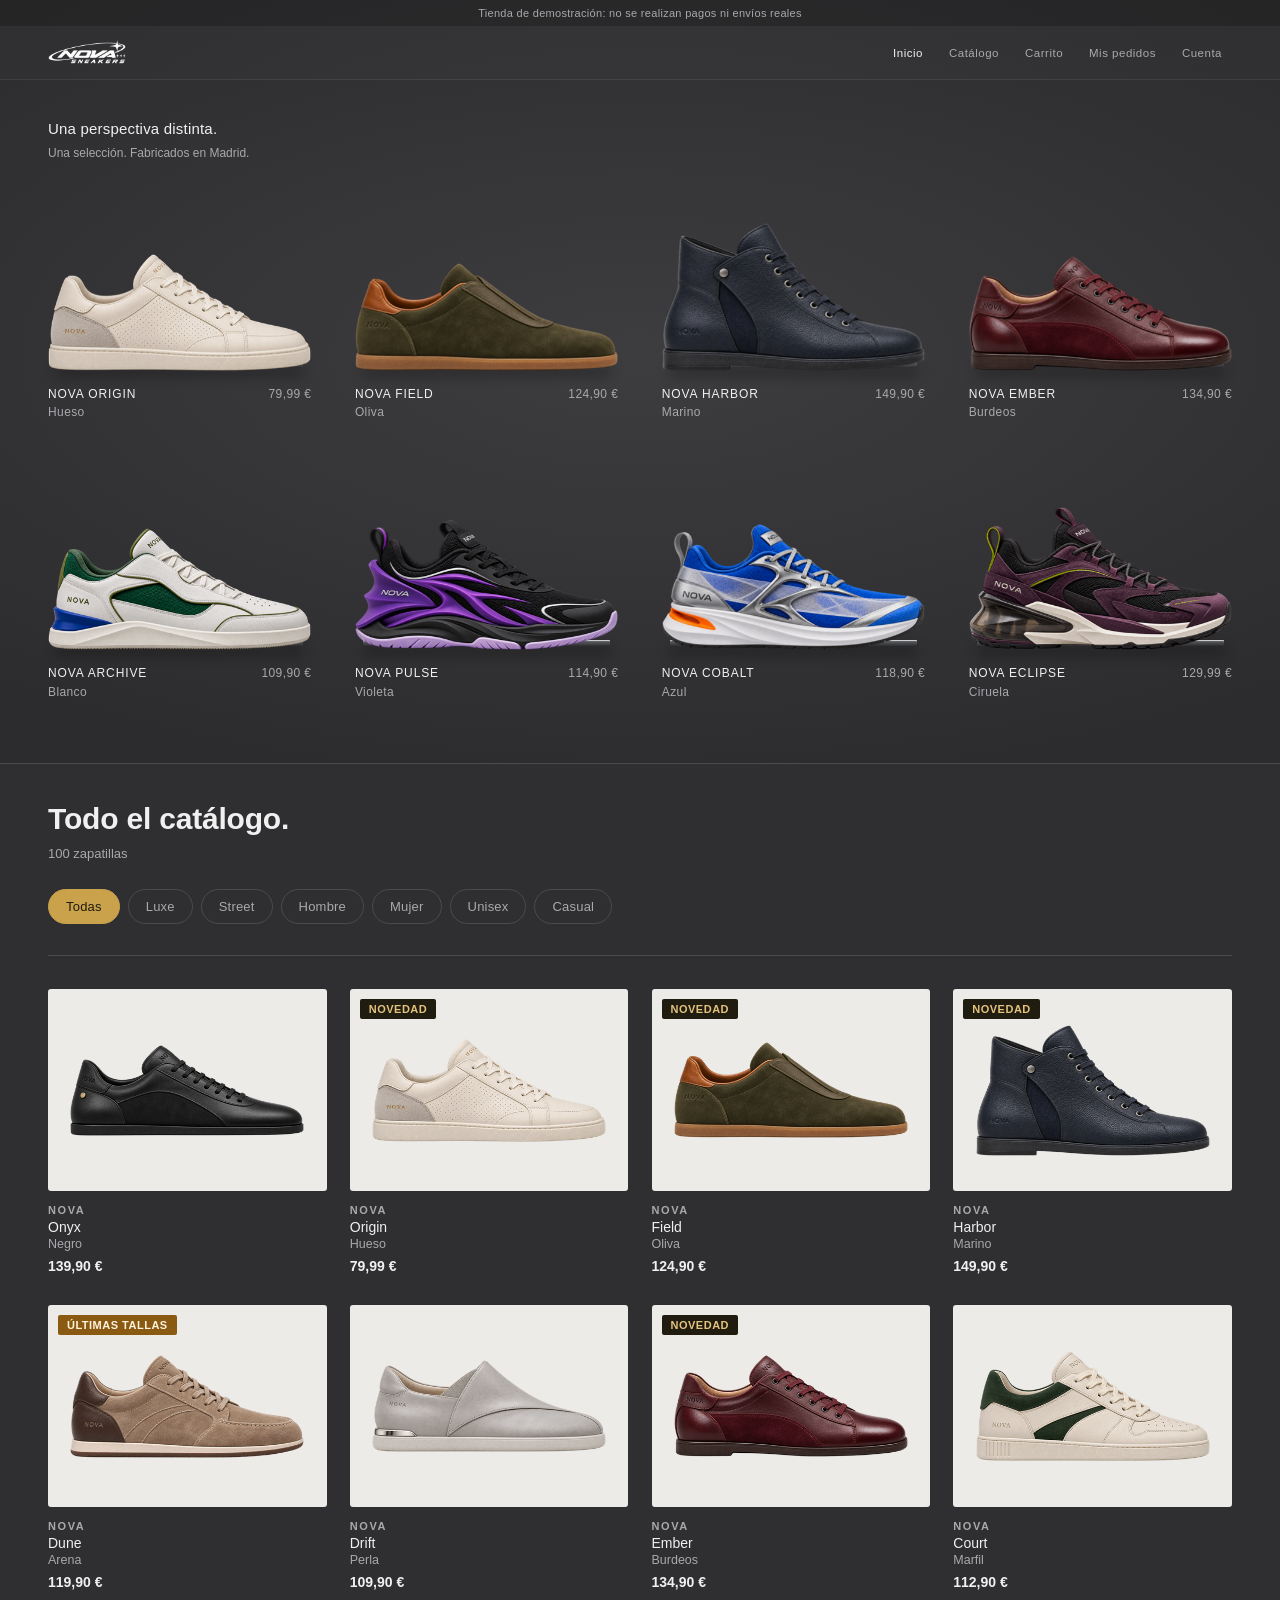
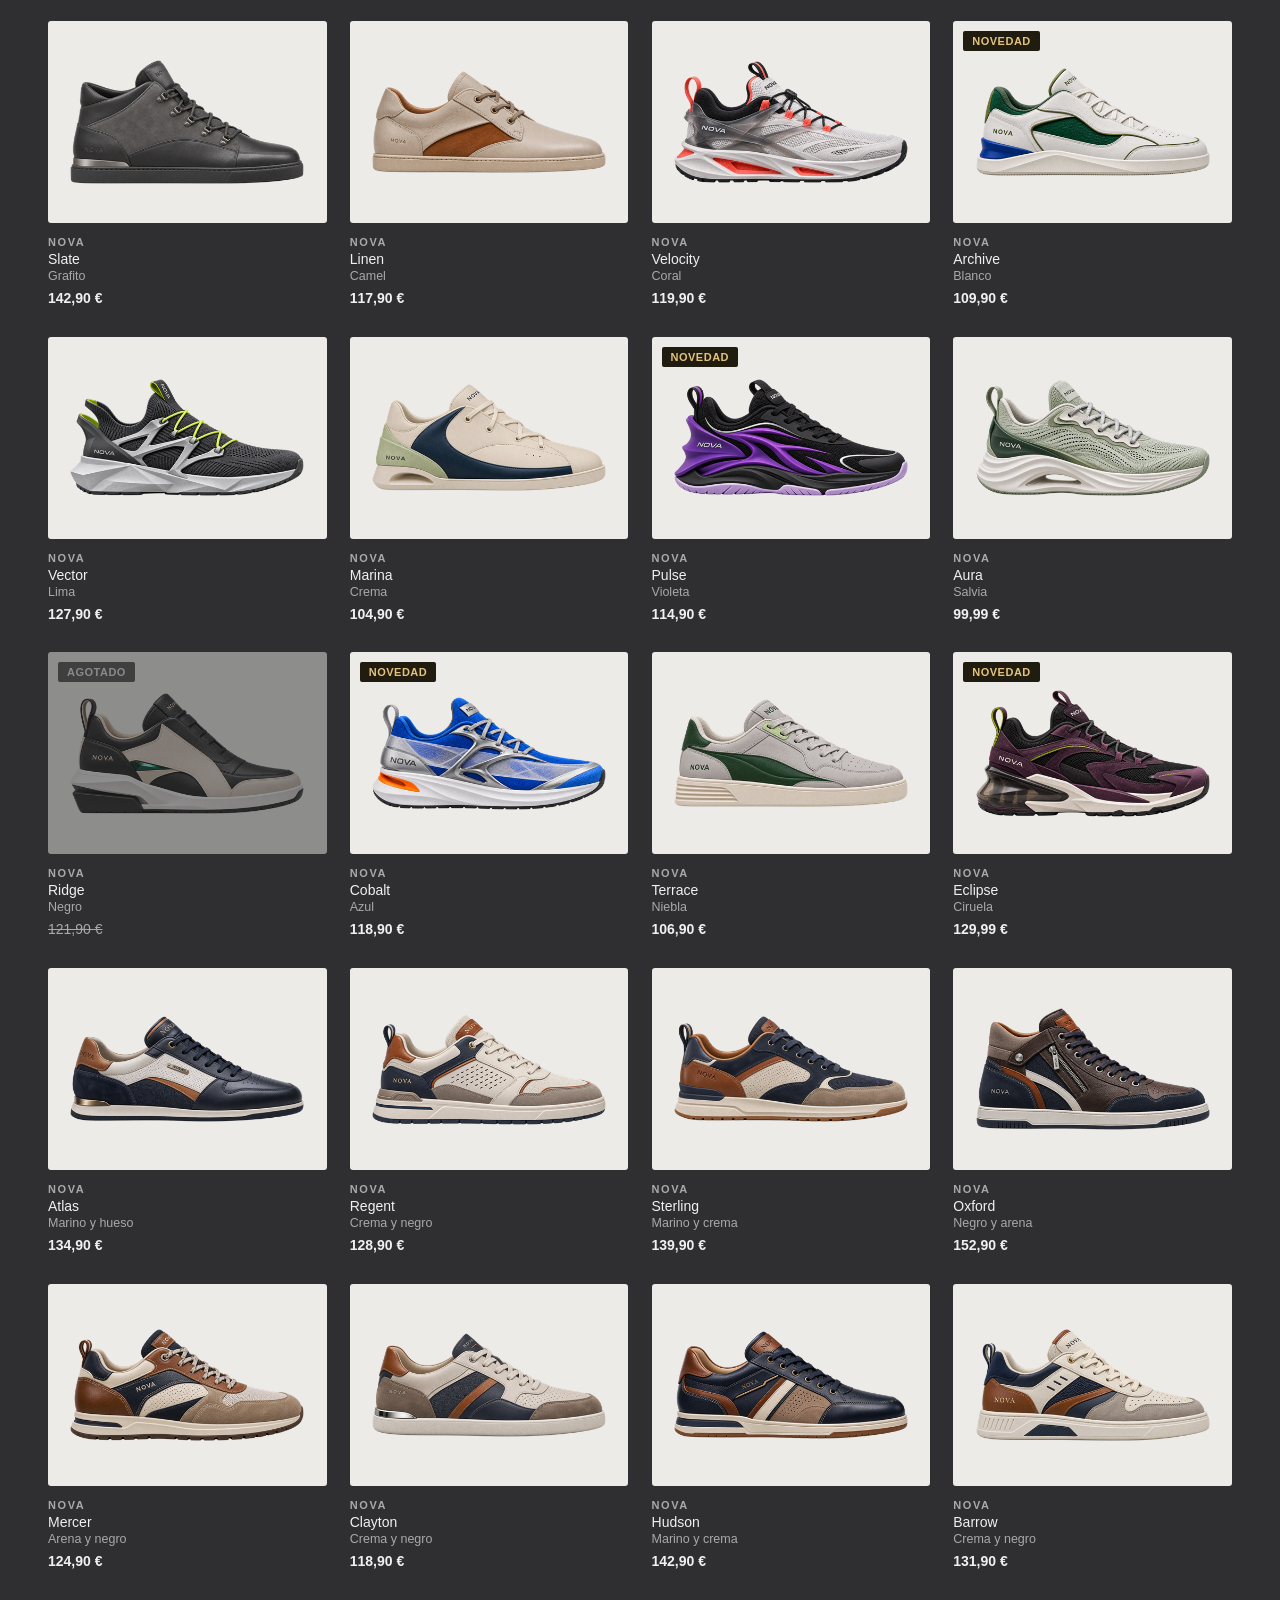
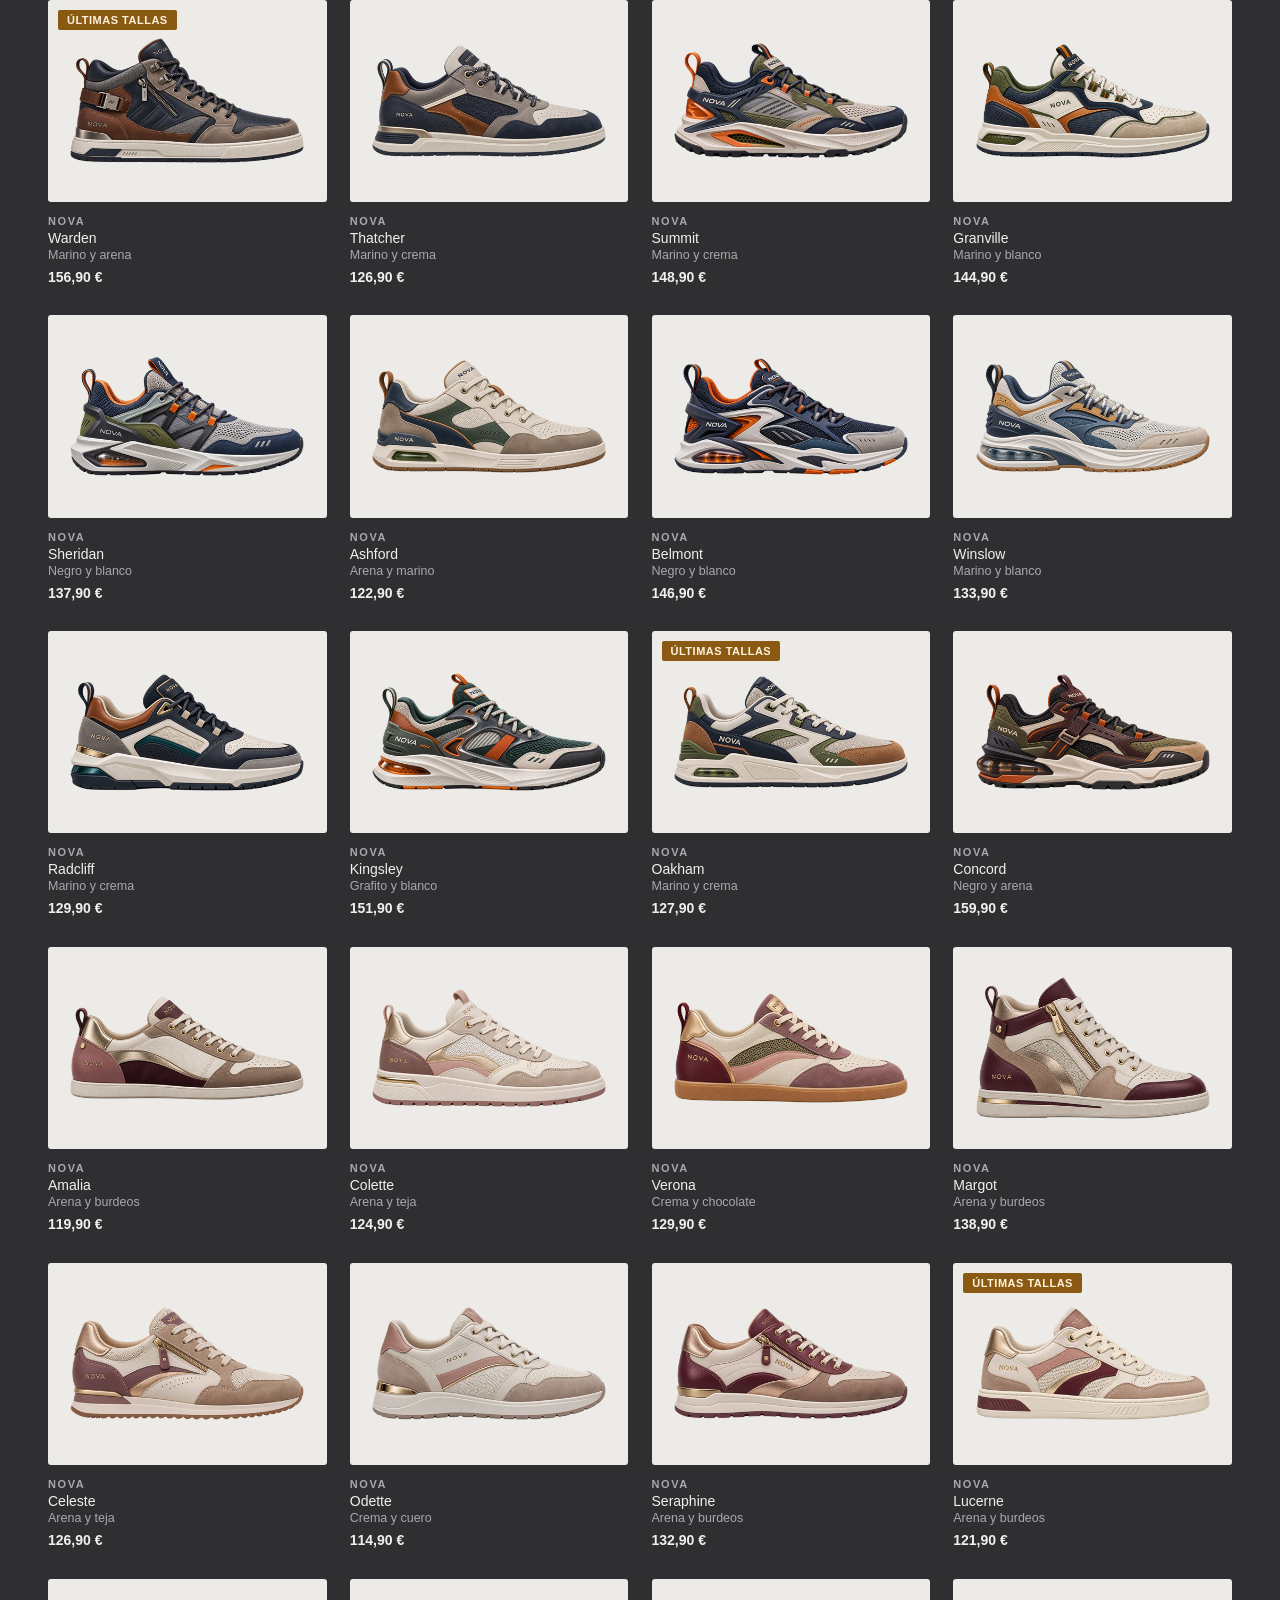
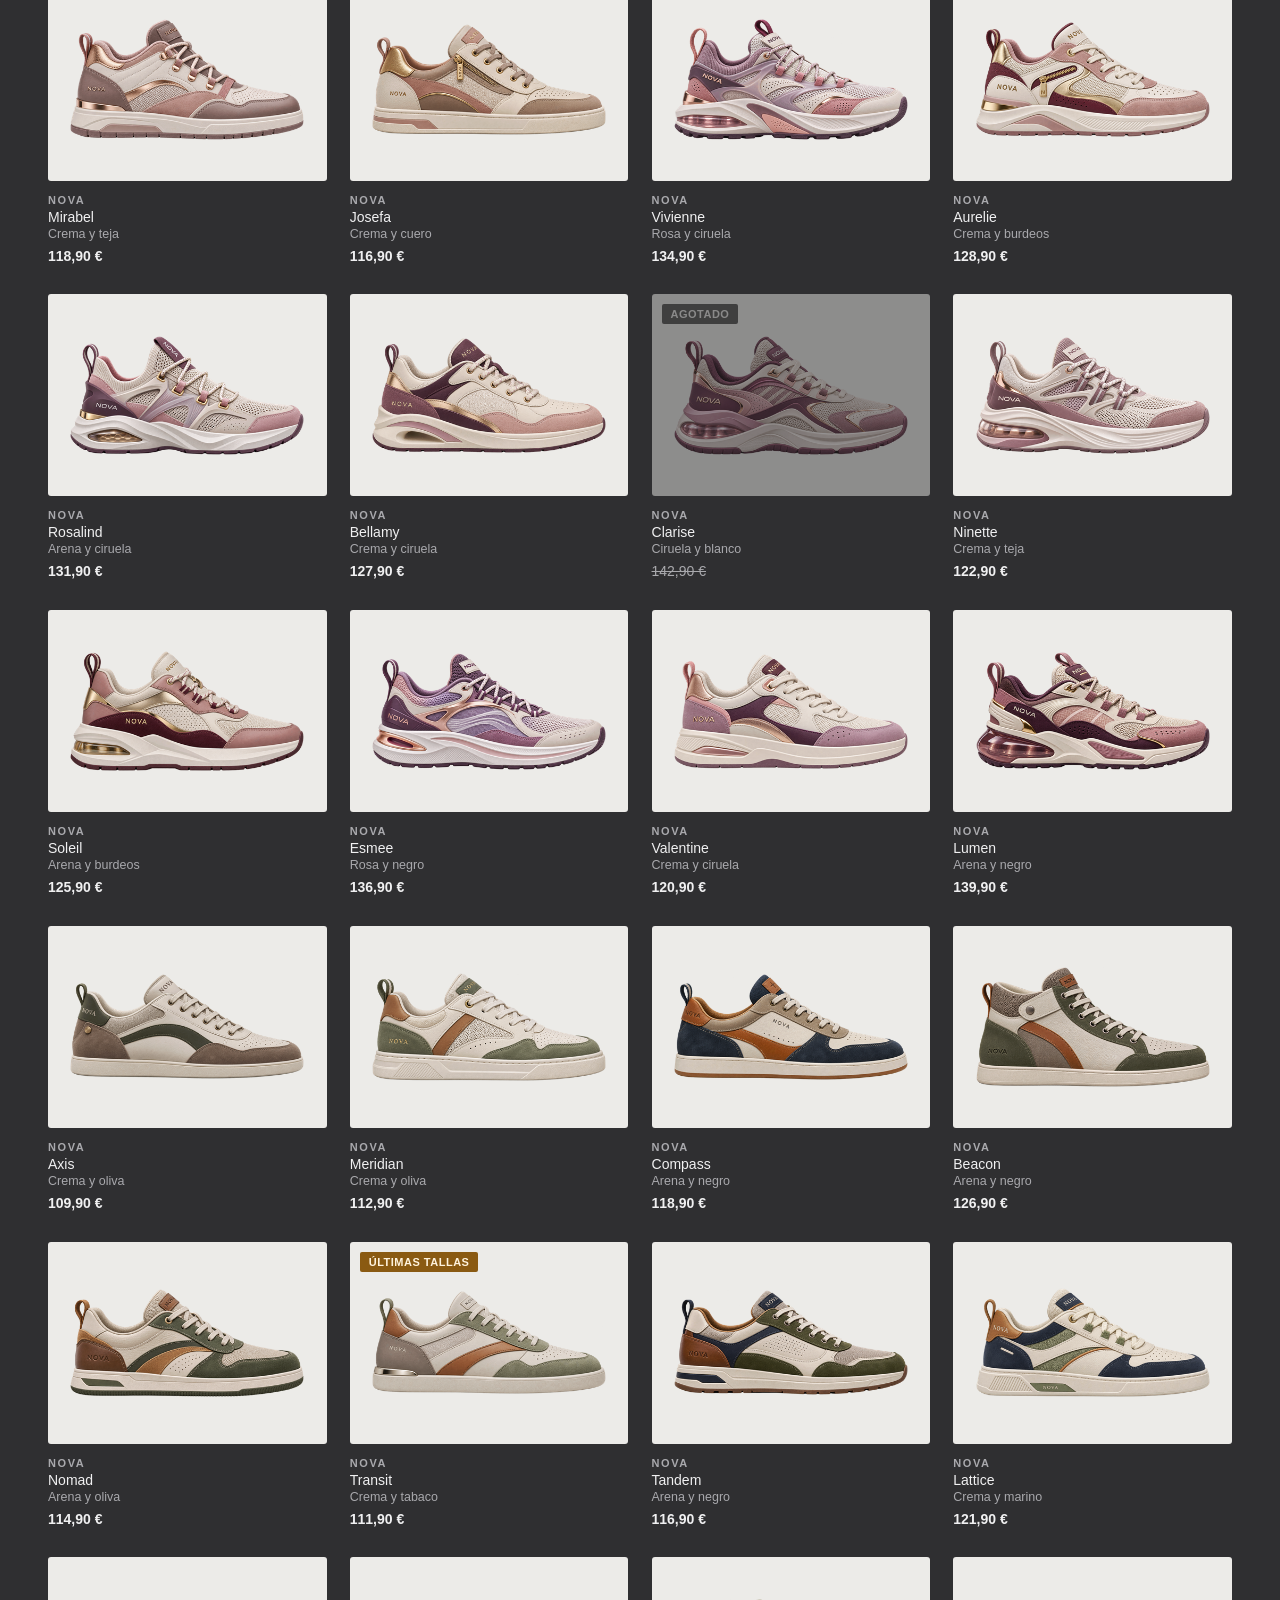
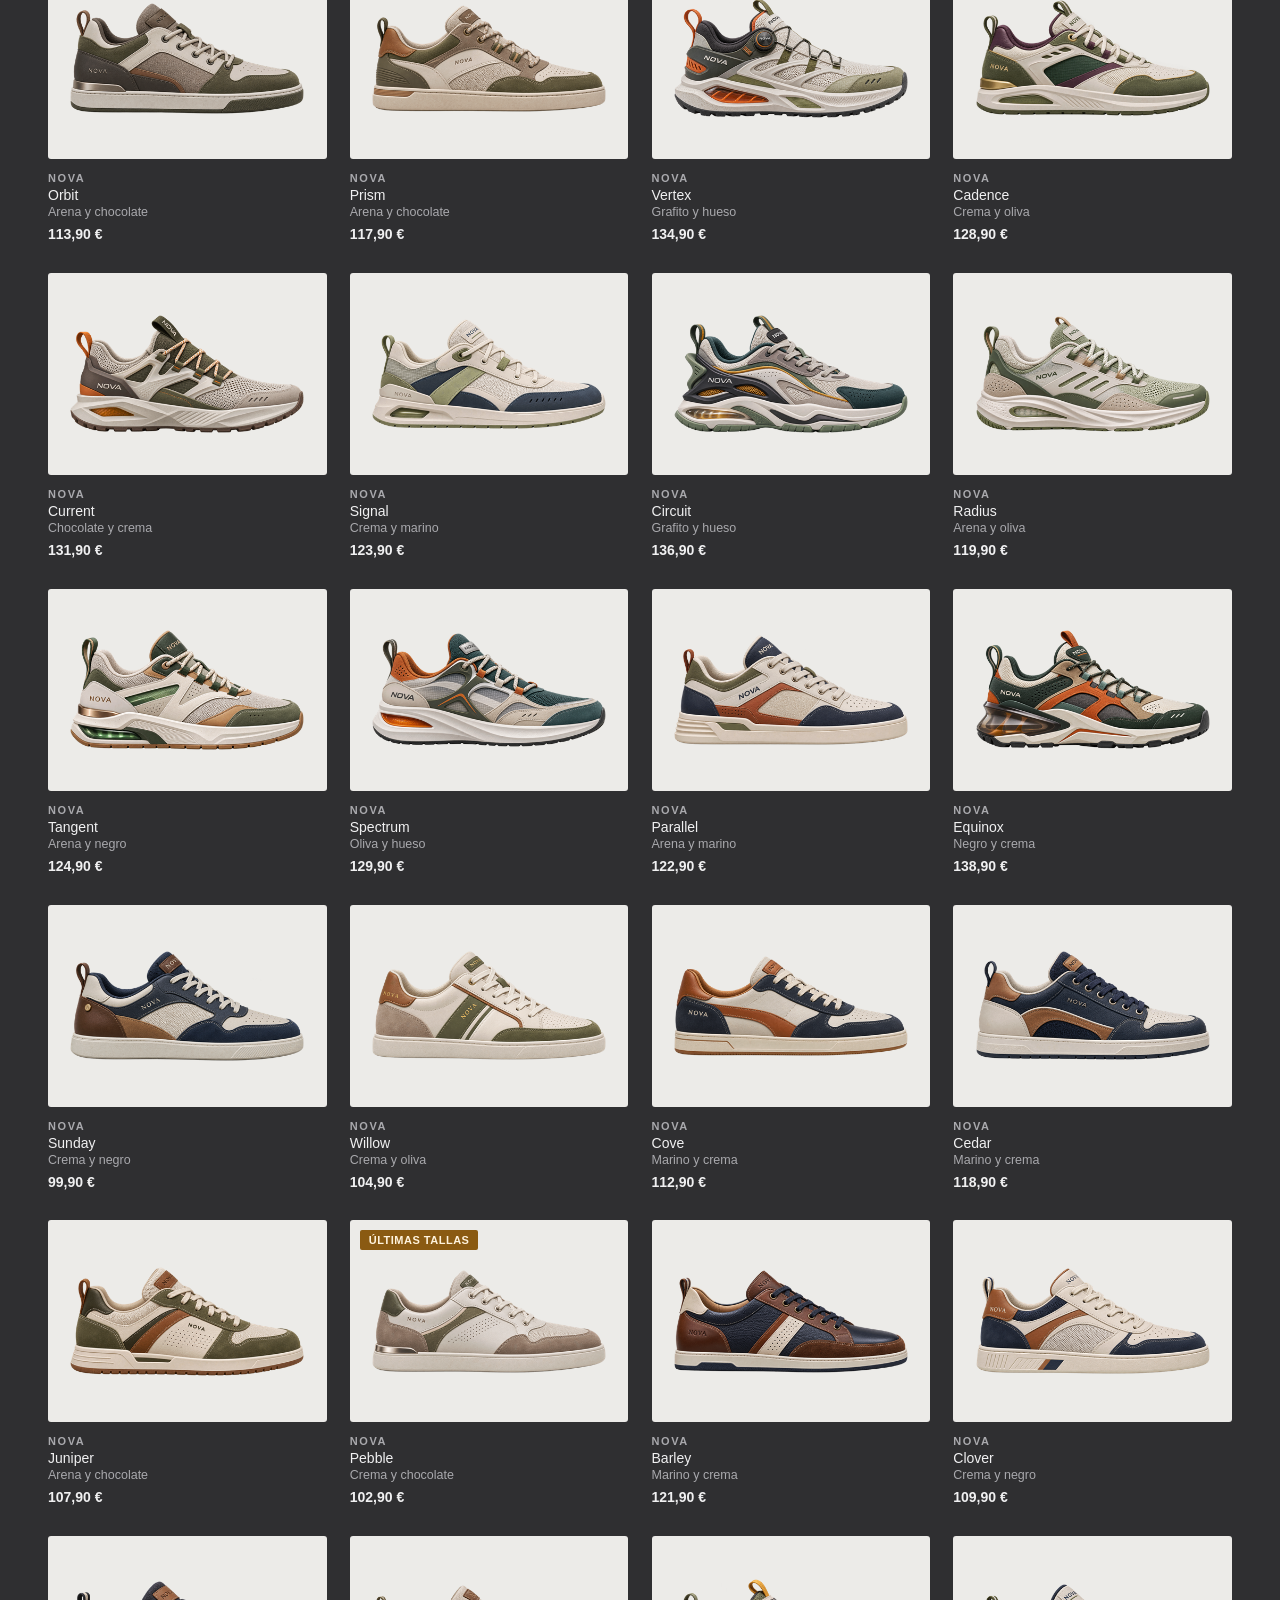
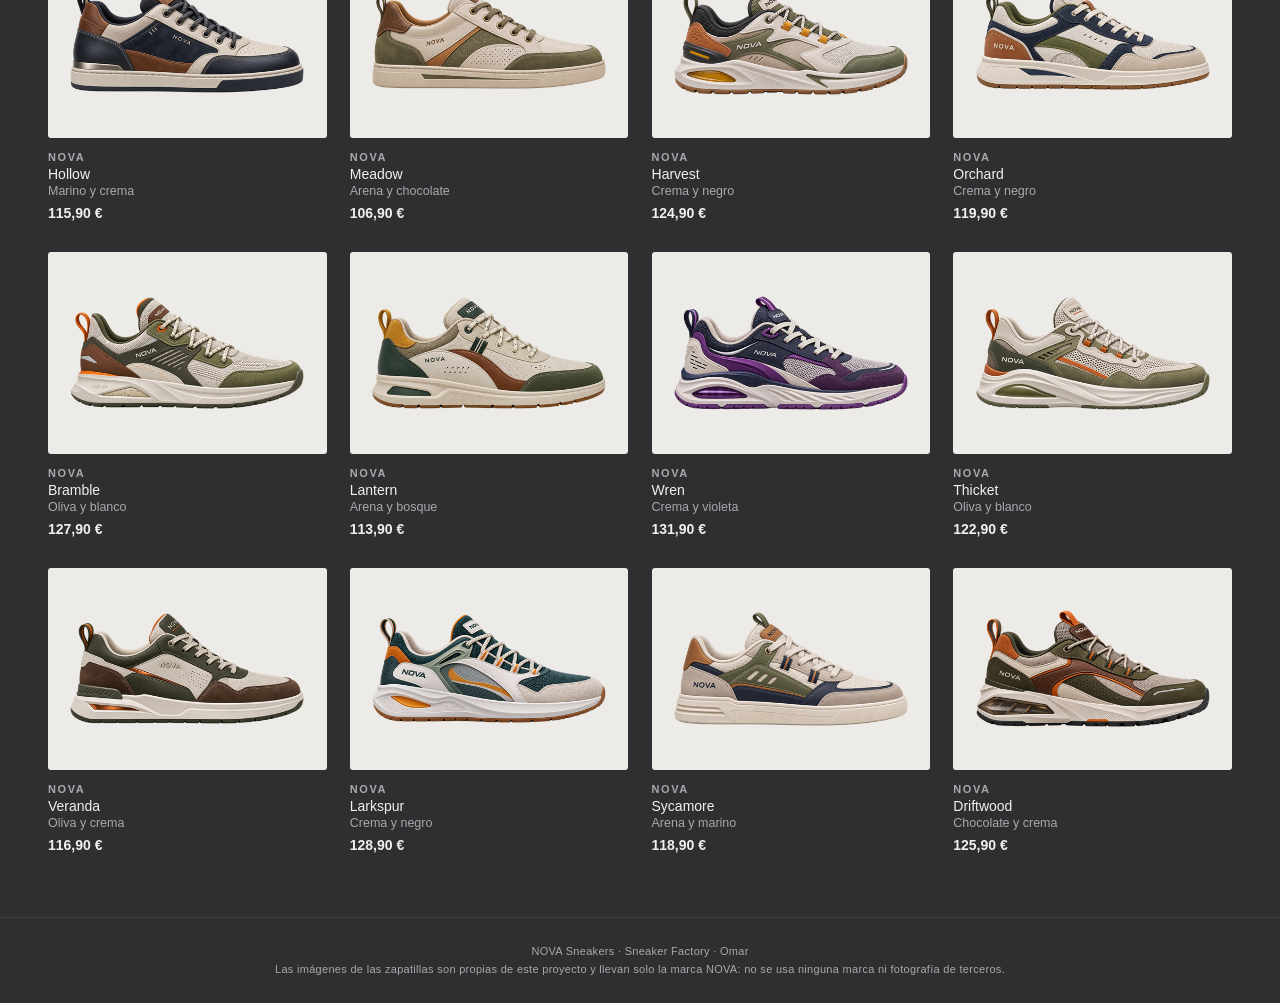
==== commit 0d427be7: "fix footer text, the shoes are photos now not drawings Co-Authored-By: Claude Opus 5 <noreply@anthro" ====
--- a/interfaces/cliente/index.html
+++ b/interfaces/cliente/index.html
@@ -71,8 +71,8 @@
 
   <footer class="cli-pie">
     NOVA Sneakers · Sneaker Factory · Omar<br>
-    Las ilustraciones de las zapatillas son dibujos propios hechos para este
-    proyecto: no se utiliza ninguna marca ni fotografía de terceros.
+    Las imágenes de las zapatillas son propias de este proyecto y llevan solo
+    la marca NOVA: no se usa ninguna marca ni fotografía de terceros.
   </footer>
 
   <script src="js/datos-demo.js"></script>
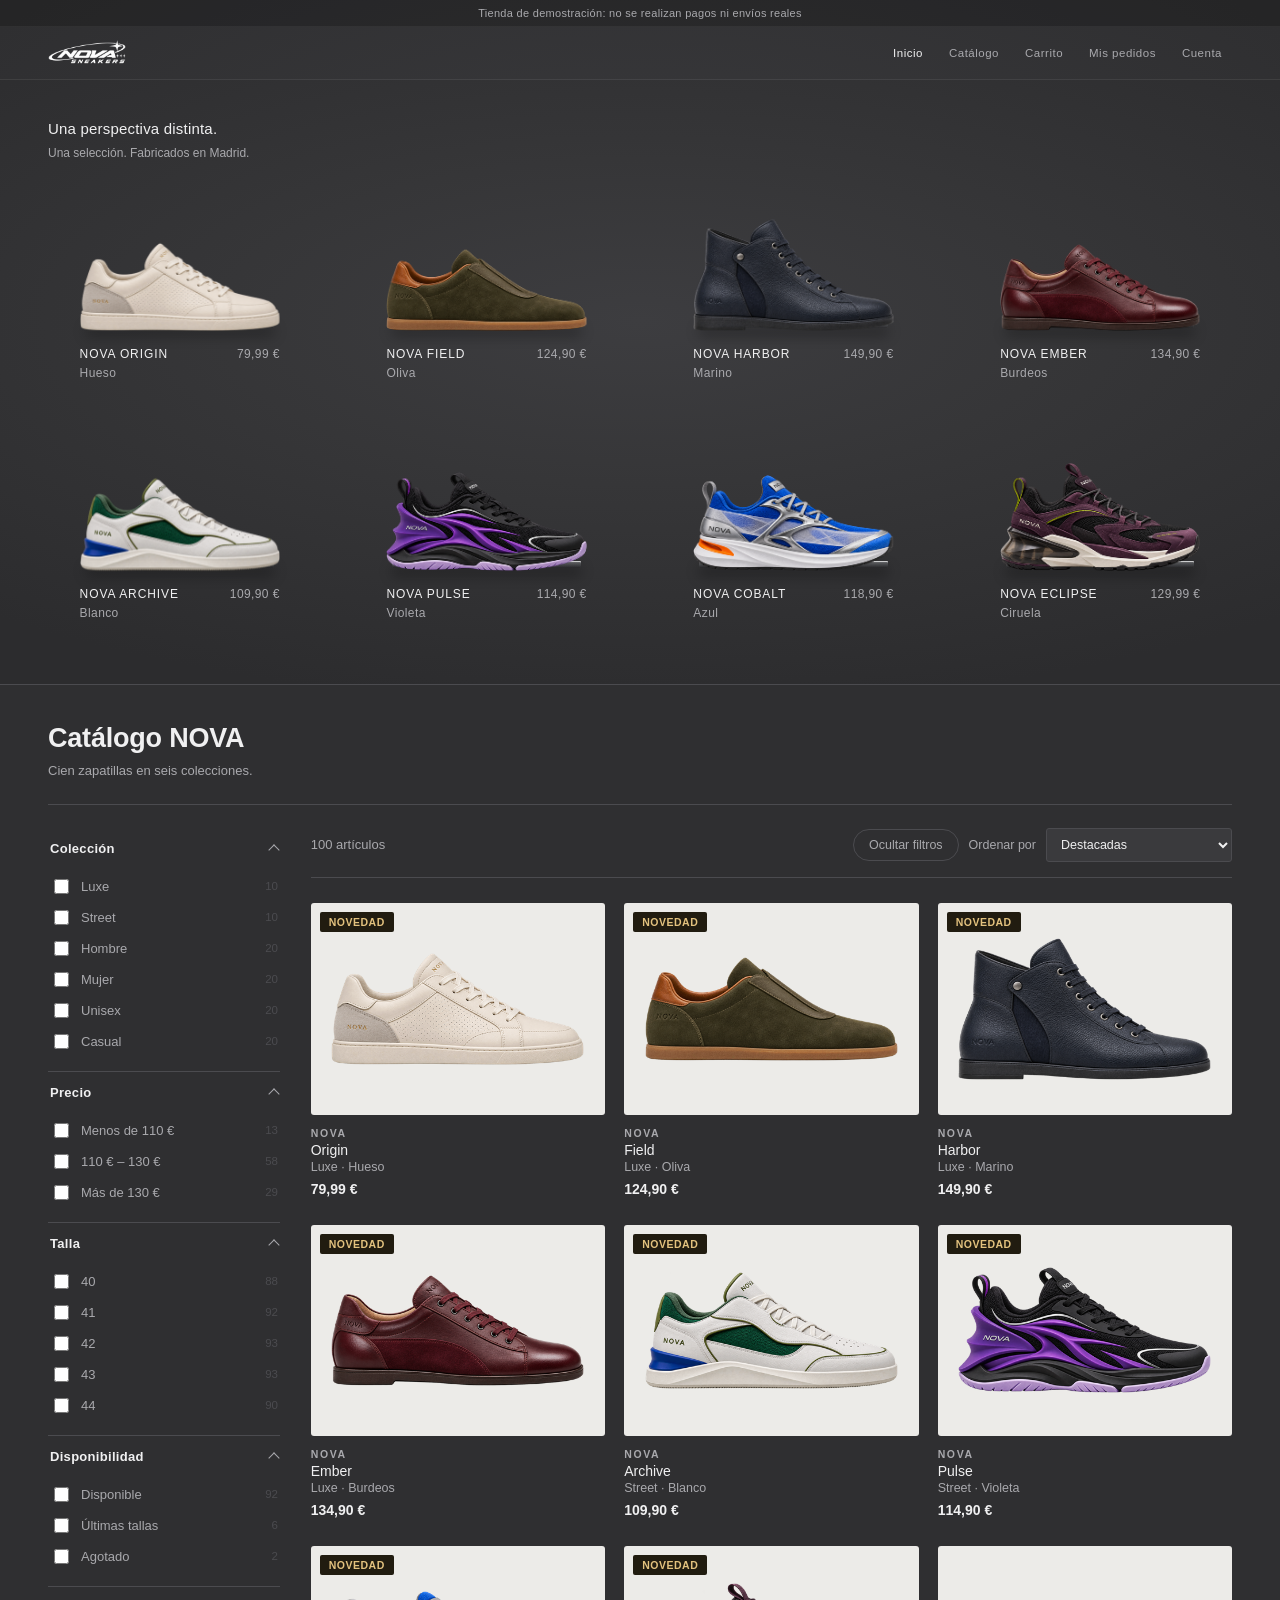
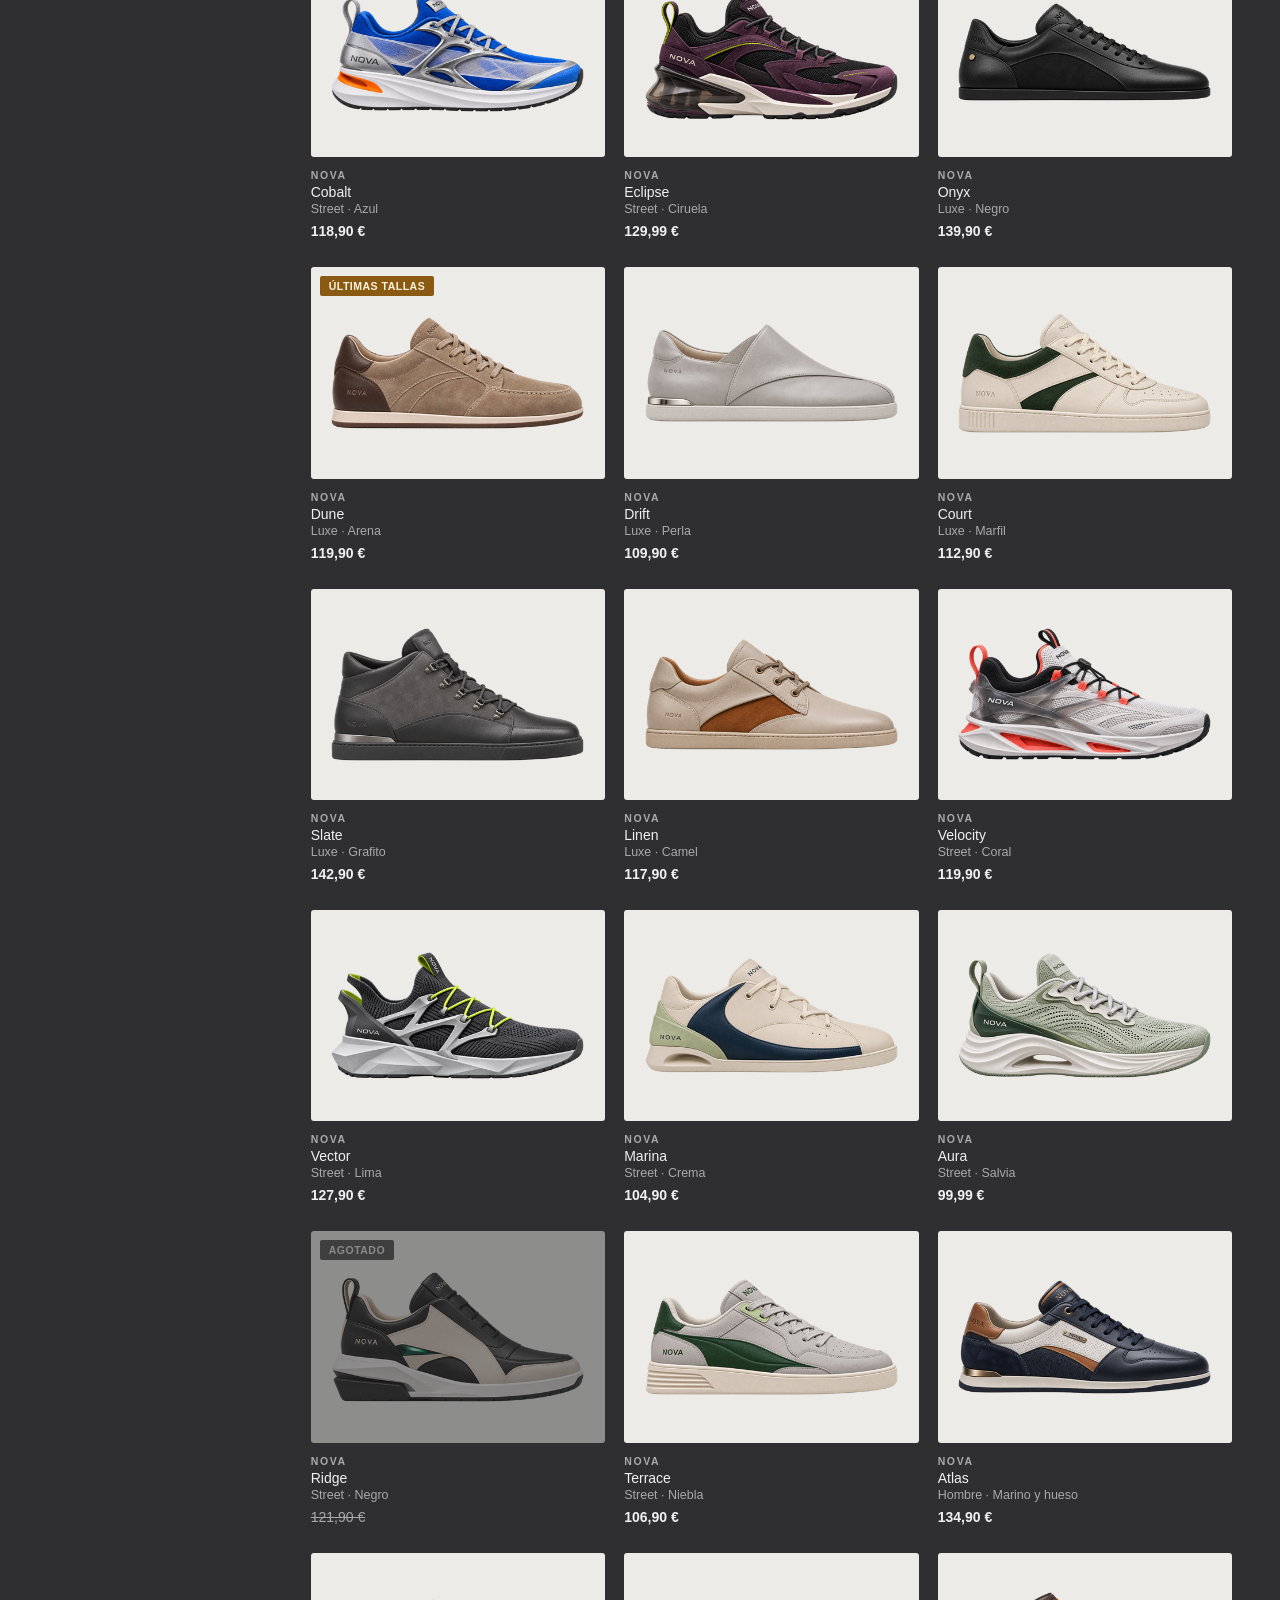
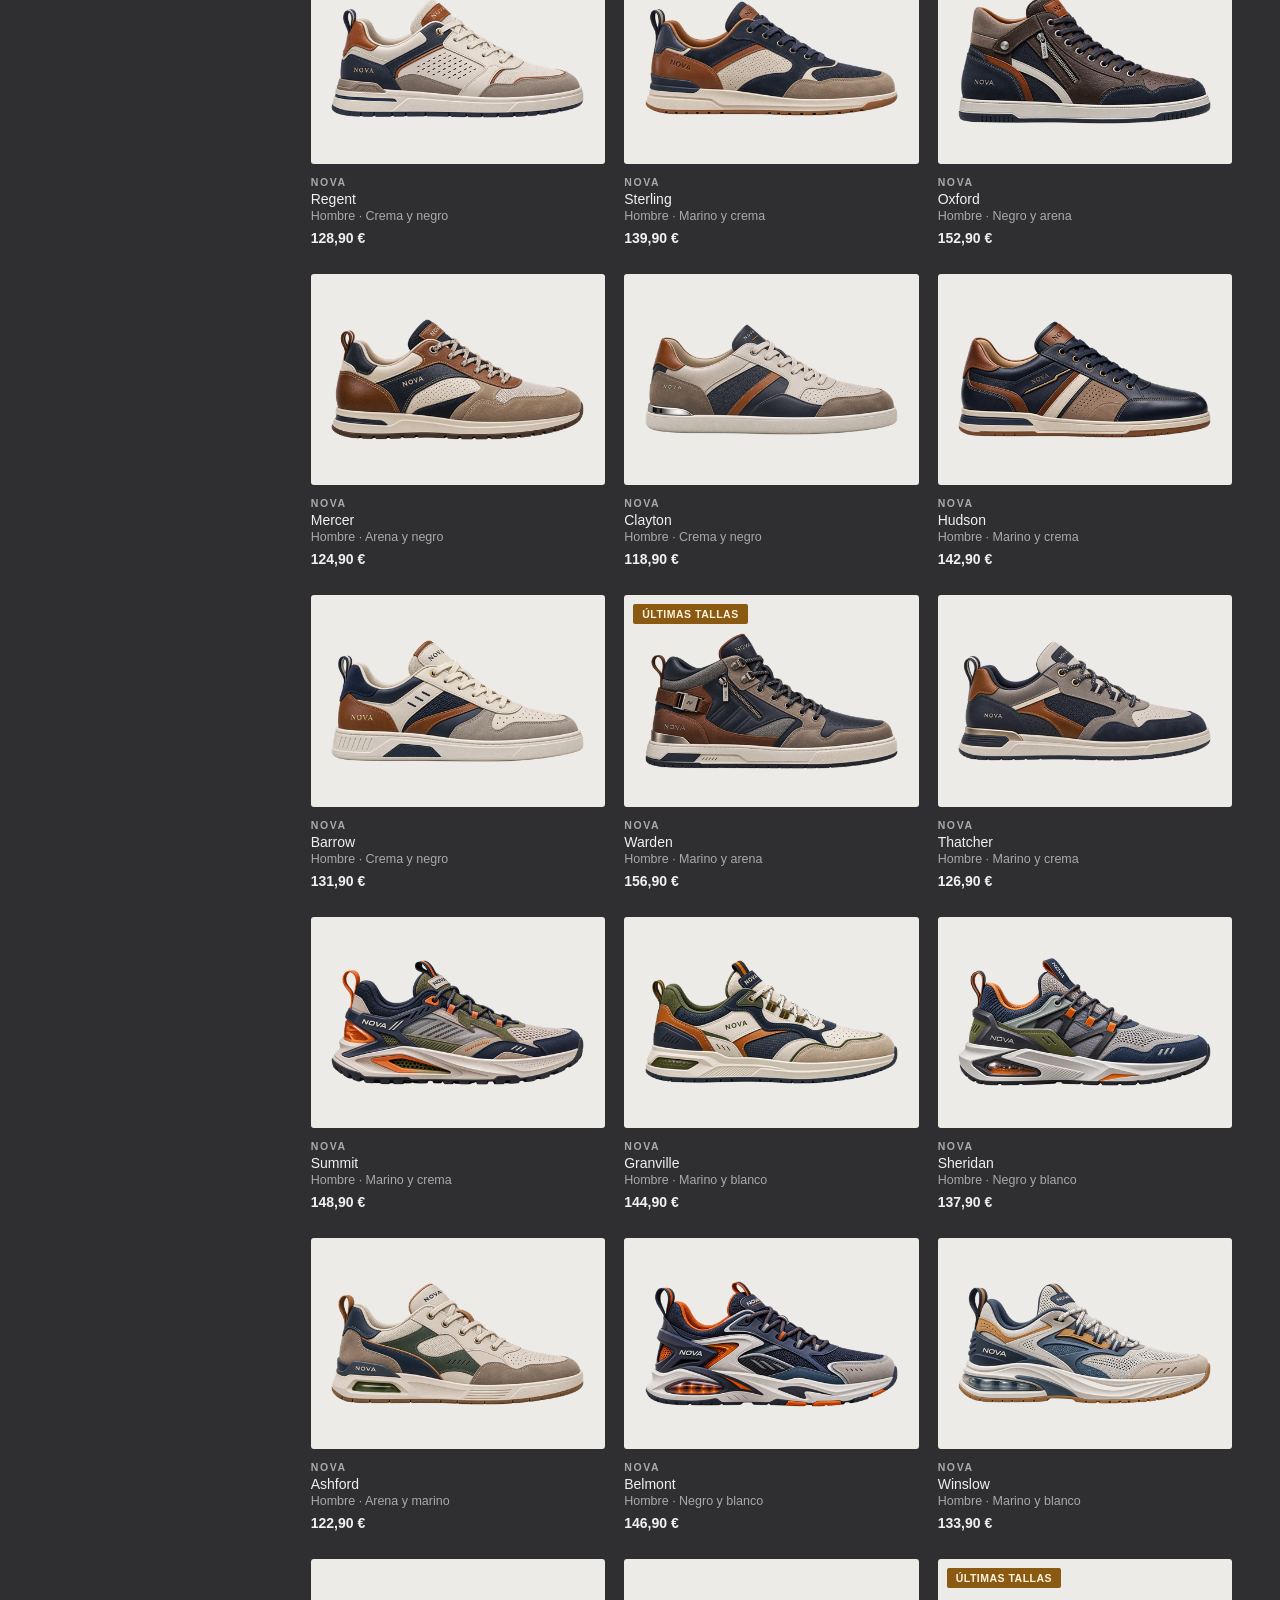
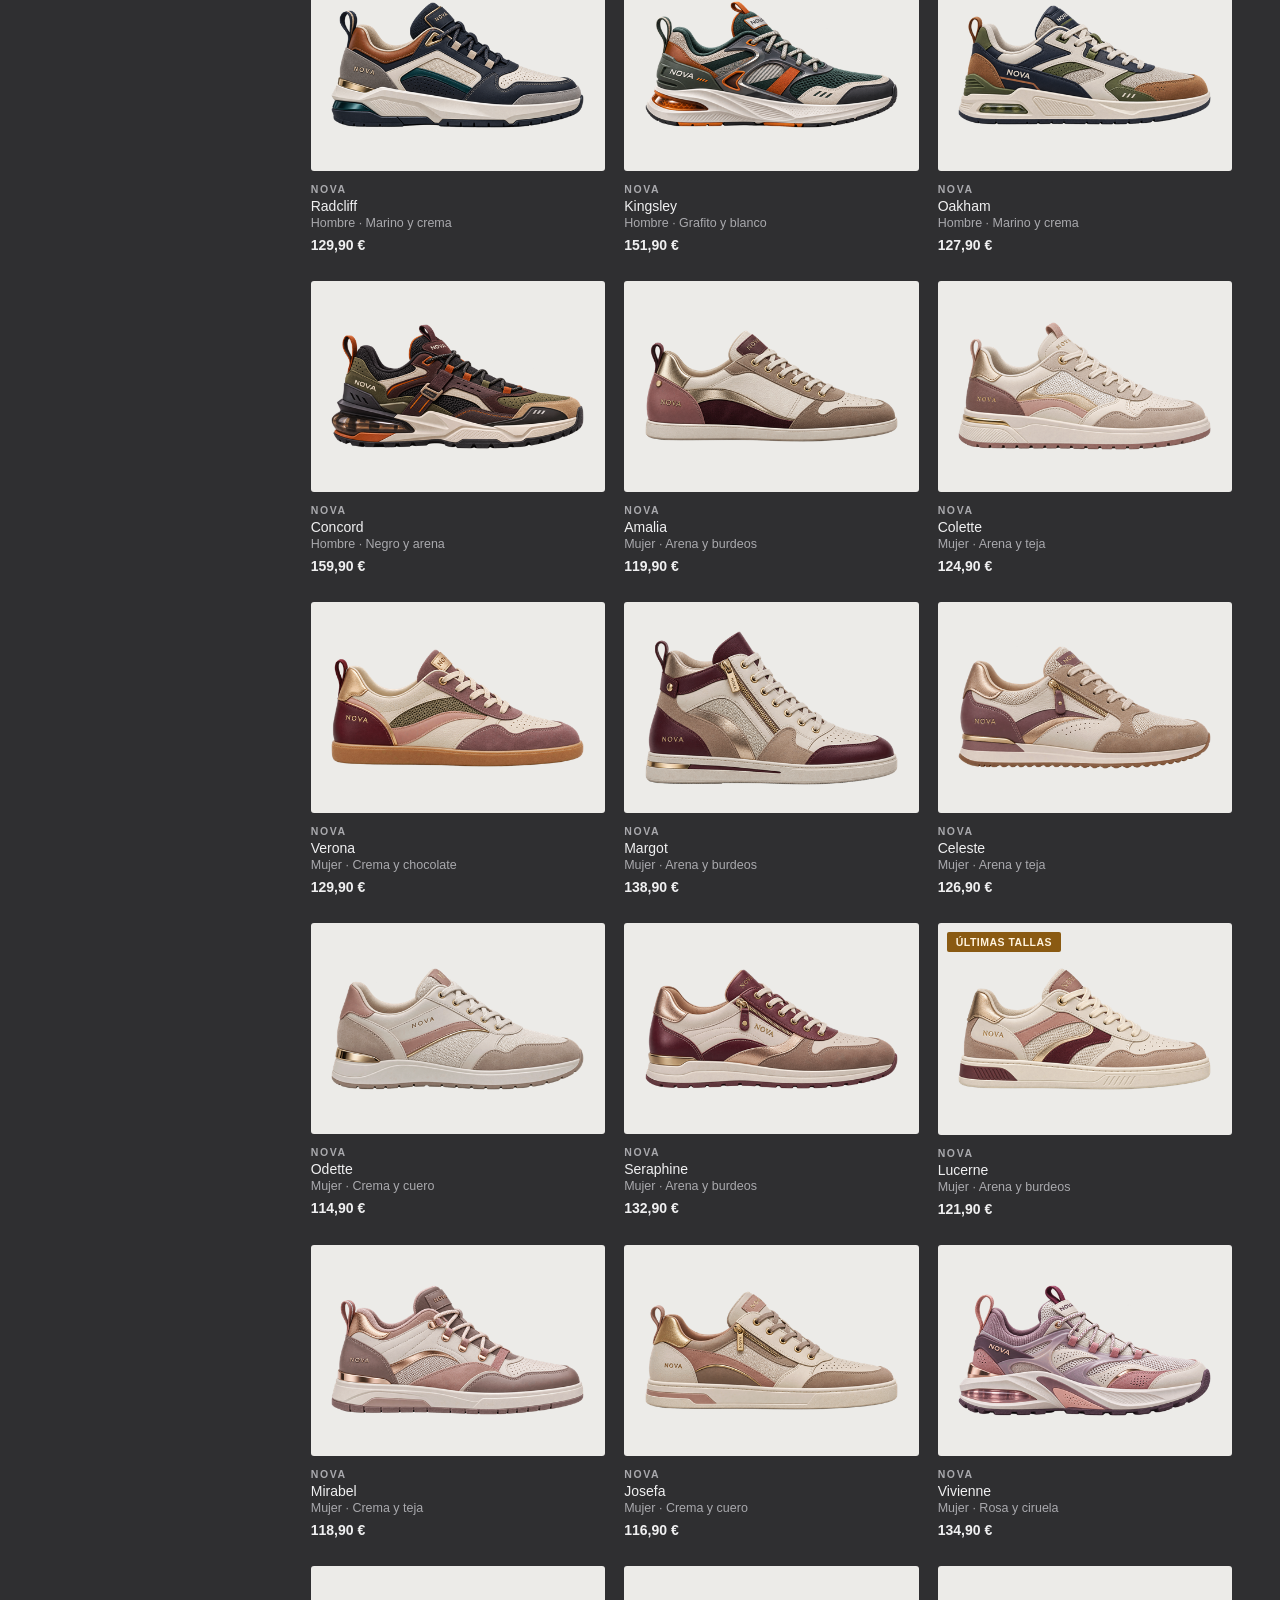
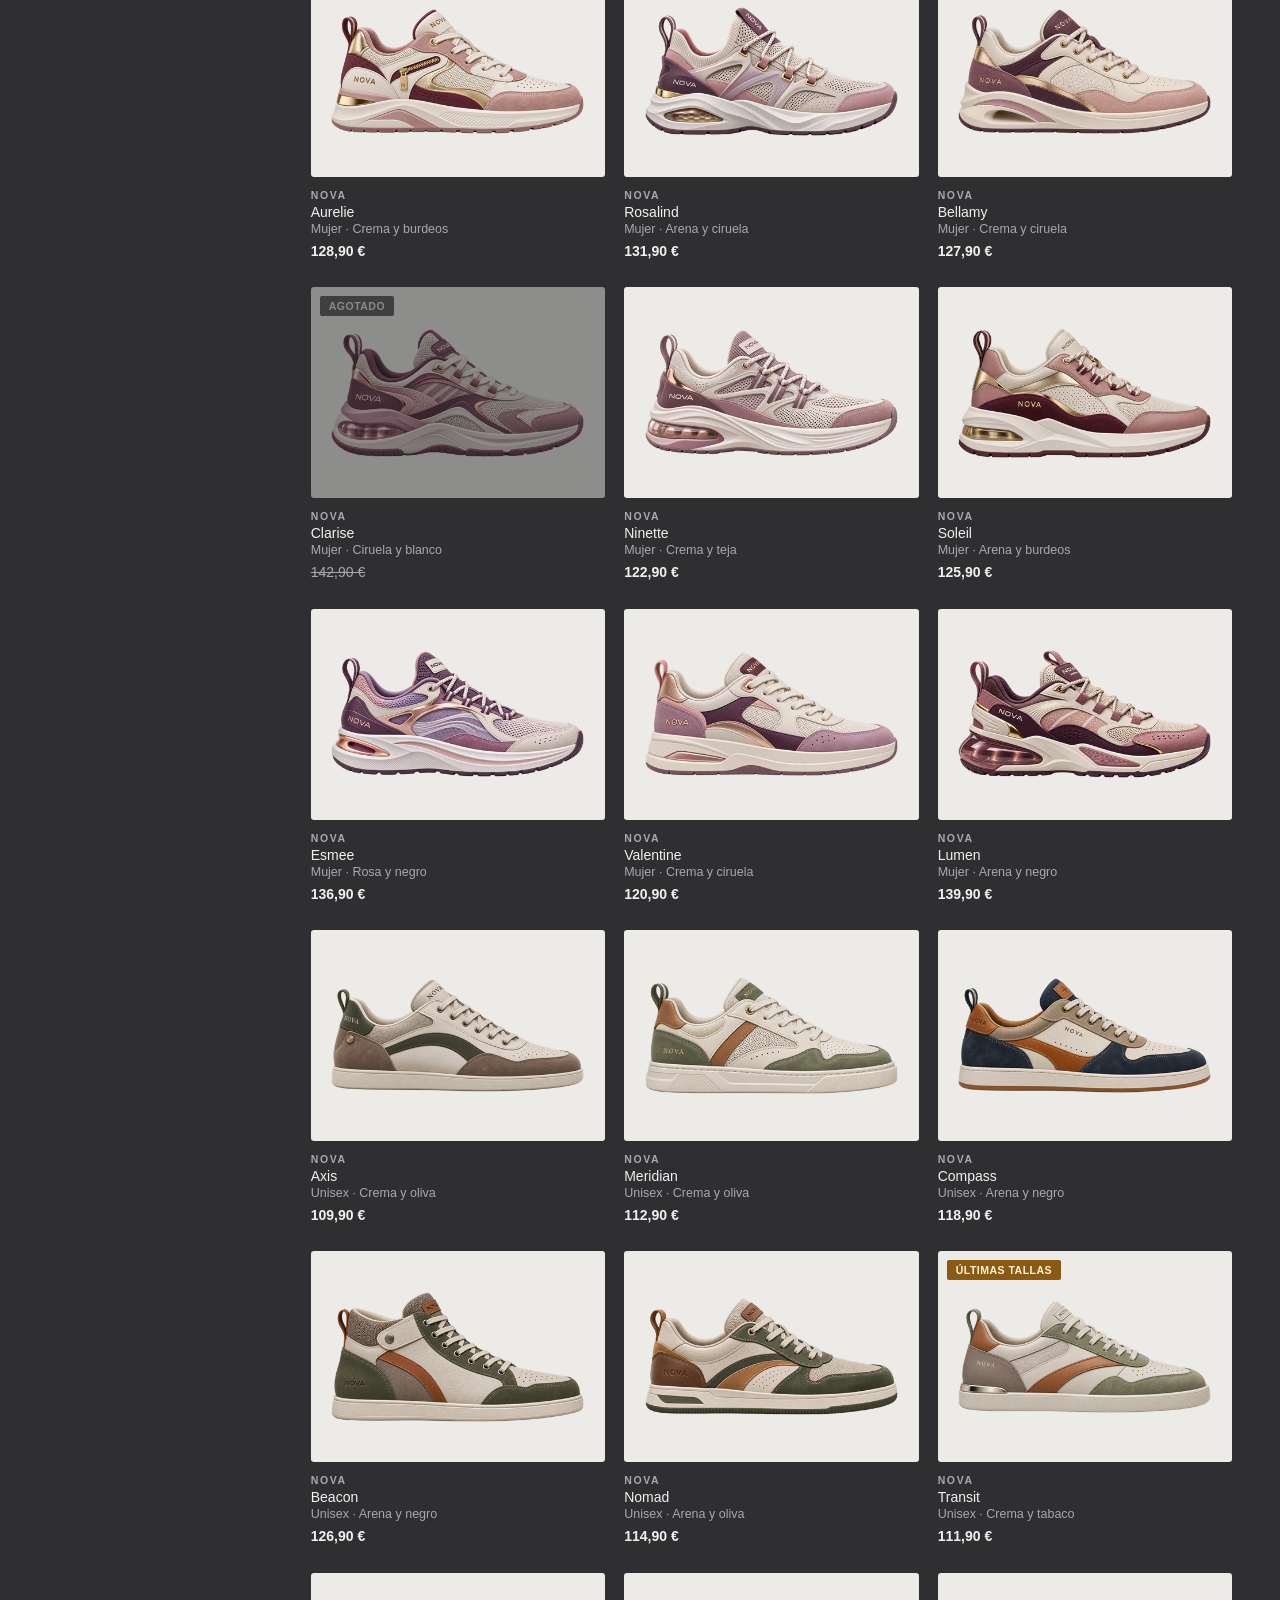
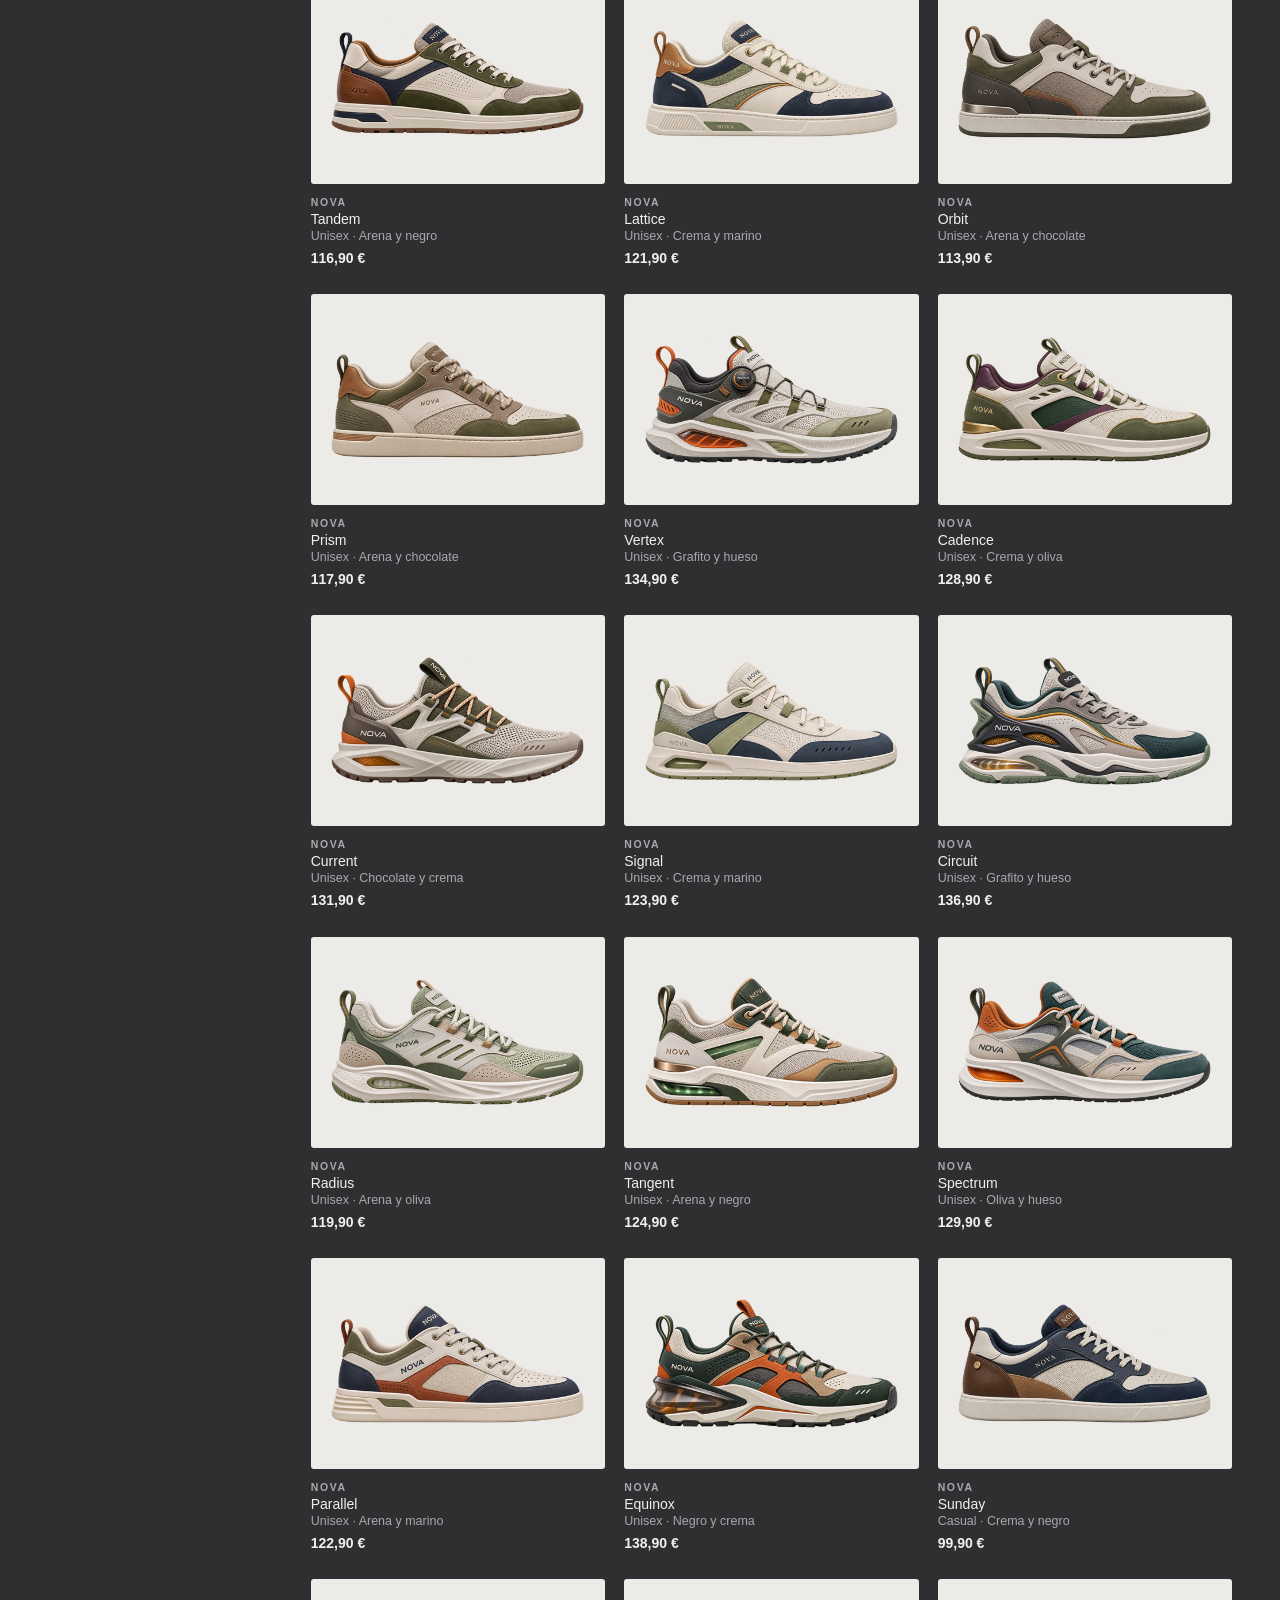
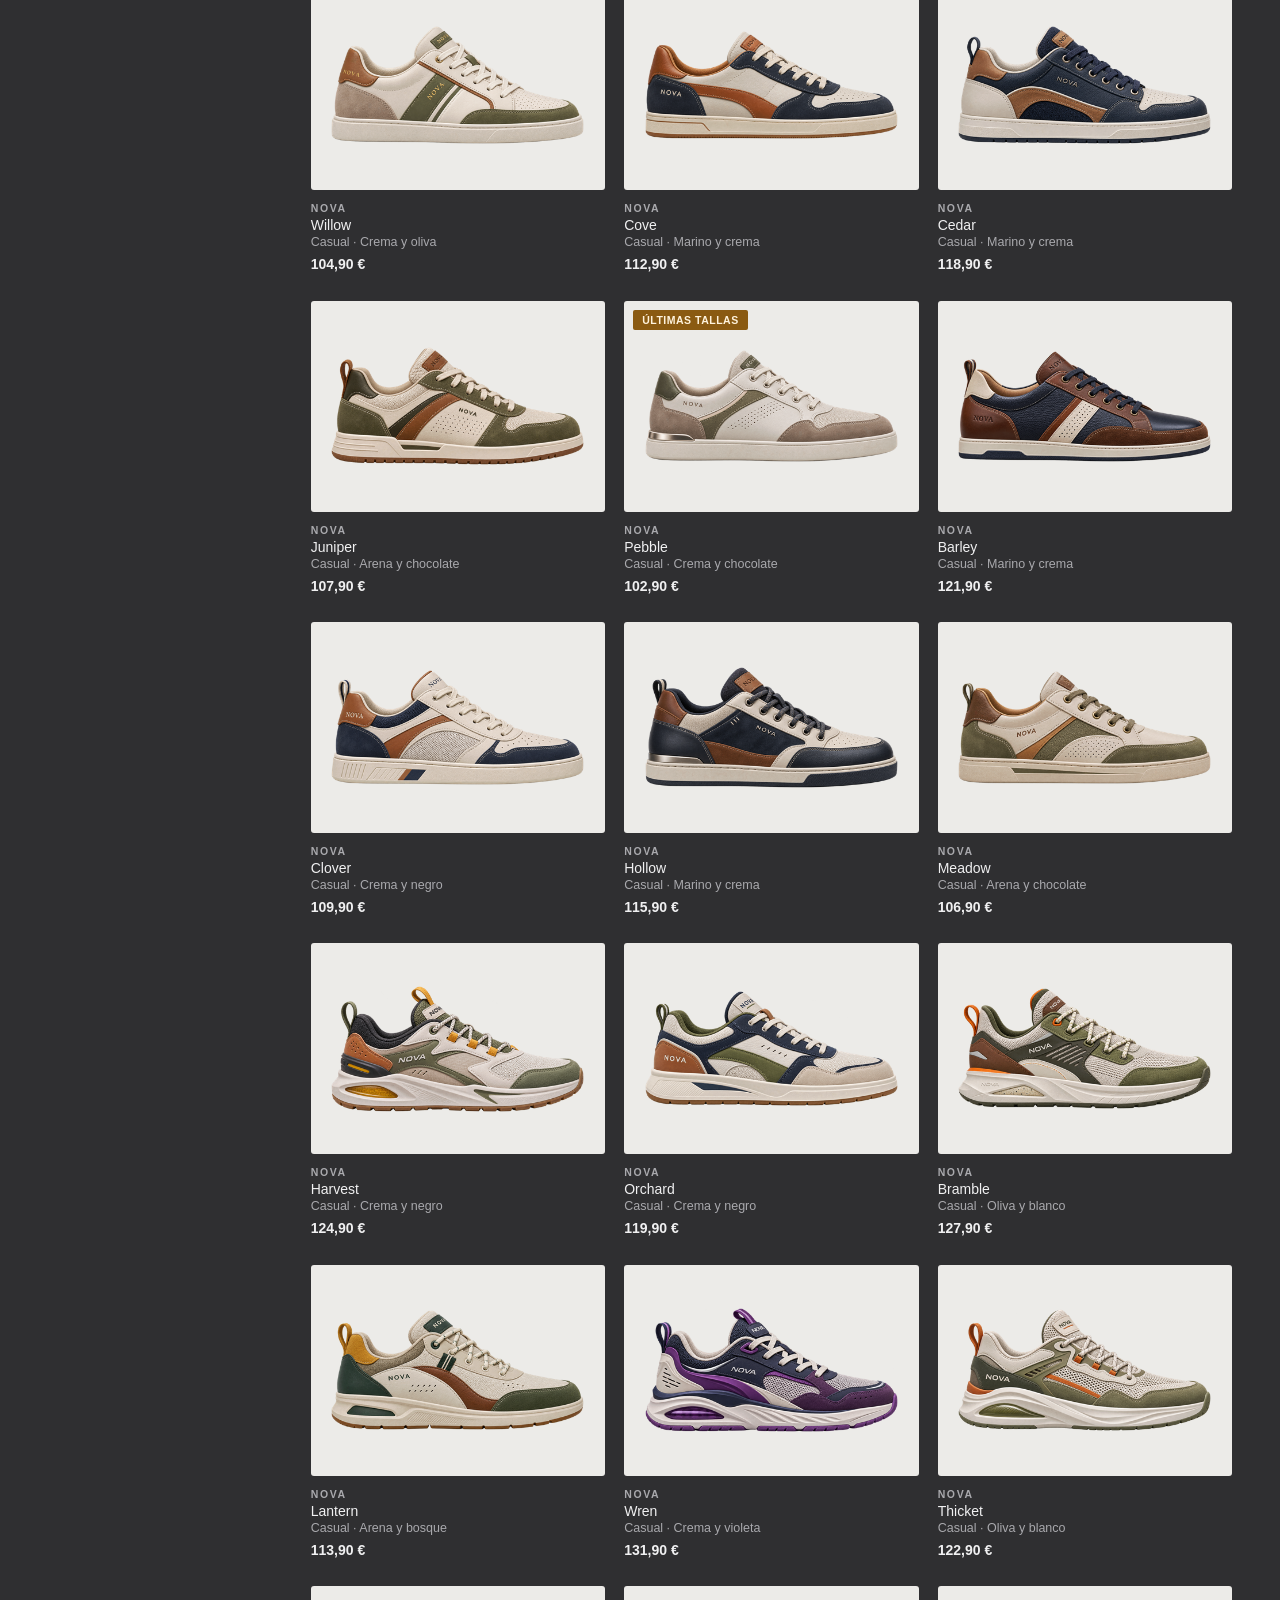
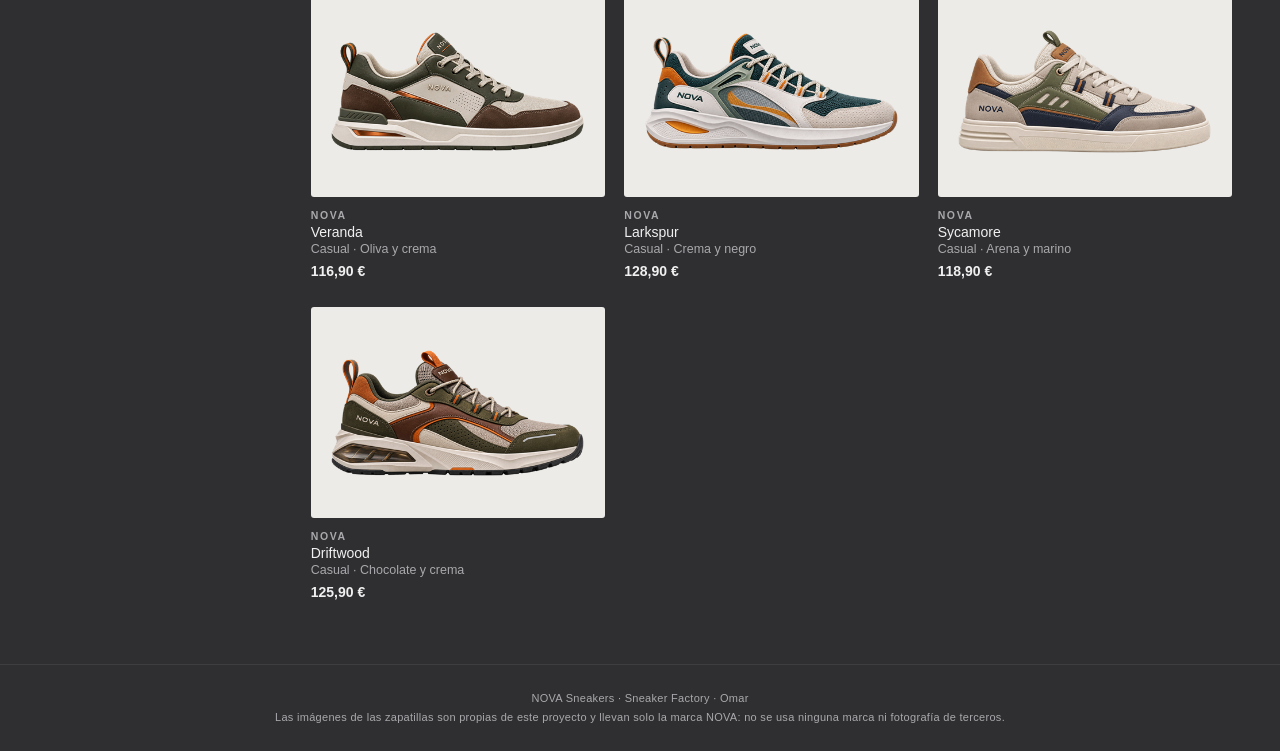
==== commit d2e3e6d0: "rebuild the catalogue as a real shop layout Only the bottom half of the homepage changes. The shelf " ====
--- a/interfaces/cliente/index.html
+++ b/interfaces/cliente/index.html
@@ -50,19 +50,43 @@
     </section>
 
     <!-- Debajo del expositor, el catálogo: mismo dato, otra manera de
-         enseñarlo. Arriba se expone de una en una; aquí se compara. -->
+         enseñarlo. Arriba se expone de una en una; aquí se compara.
+         Los filtros y el orden los escribe catalogo.js a partir de los
+         datos, por eso estos huecos están vacíos. -->
     <section class="cli-escaparate" aria-label="Catálogo">
       <div class="cli-muro cli-muro-catalogo">
 
         <div class="cli-intro">
-          <h2>Todo el catálogo.</h2>
-          <p id="cli-cuenta-catalogo"></p>
+          <h2>Catálogo NOVA</h2>
+          <p>Cien zapatillas en seis colecciones.</p>
         </div>
 
-        <div class="cli-filtros" id="cli-filtros" role="group"
-             aria-label="Filtrar por colección"></div>
+        <div class="cli-catalogo-caja" id="cli-catalogo-caja">
 
-        <div id="cli-rejilla-catalogo" class="cli-estado">Cargando el catálogo…</div>
+          <aside class="cli-lado" id="cli-lado" aria-label="Filtros">
+            <div id="cli-filtros"></div>
+            <button class="cli-limpiar" type="button" id="cli-limpiar" hidden>
+              Quitar todos los filtros
+            </button>
+          </aside>
+
+          <div class="cli-principal">
+
+            <div class="cli-barra">
+              <p class="cli-cuenta" id="cli-cuenta-catalogo" aria-live="polite"></p>
+
+              <div class="cli-barra-acciones">
+                <button class="cli-boton-filtros" type="button" id="cli-ocultar-filtros"
+                        aria-expanded="true" aria-controls="cli-lado">Ocultar filtros</button>
+                <label class="cli-ordenar-rotulo" for="cli-orden">Ordenar por</label>
+                <select class="cli-orden" id="cli-orden"></select>
+              </div>
+            </div>
+
+            <div id="cli-rejilla-catalogo" class="cli-estado">Cargando el catálogo…</div>
+
+          </div>
+        </div>
 
       </div>
     </section>
--- a/interfaces/cliente/css/escaparate.css
+++ b/interfaces/cliente/css/escaparate.css
@@ -287,6 +287,13 @@
   gap: clamp(52px, 5.2vw, 92px) clamp(26px, 3.4vw, 58px);
 }
 
+/* La zapatilla no llena su celda: deja un margen a cada lado. Va en la
+   pieza y no en la imagen para que encojan a la vez la zapatilla, la
+   repisa y el rótulo, y los tres sigan alineados. */
+.cli-muro-portada .cli-pieza {
+  padding: 0 12%;
+}
+
 /* Las piezas son casi el doble de grandes: el rótulo las acompaña */
 .cli-muro-portada .cli-pieza-nombre,
 .cli-muro-portada .cli-pieza-precio,
@@ -308,6 +315,12 @@
     grid-template-columns: repeat(2, 1fr);
     gap: 50px 32px;
   }
+
+  /* Con dos columnas la celda ya es estrecha: menos margen, o la
+     zapatilla se quedaría diminuta. */
+  .cli-muro-portada .cli-pieza {
+    padding: 0 6%;
+  }
 }
 
 /* Teléfono: siguen siendo dos, con menos hueco entre columnas */
--- a/interfaces/cliente/css/catalogo.css
+++ b/interfaces/cliente/css/catalogo.css
@@ -1,80 +1,248 @@
 /* NOVA Sneakers · Catálogo comercial · Omar */
 
-/* El catálogo no es el escaparate, y tiene que notarse a la primera.
-
-   Arriba, en el expositor, hay ocho zapatillas sobre repisas iluminadas,
-   muy separadas, para mirarlas de una en una. Aquí hay cien y lo que se
-   hace es compararlas, así que la pared se apaga, cada zapatilla va en su
-   propio bloque claro y caben cuatro por fila.
-
-   Esta hoja no toca nada del escaparate: todo cuelga de .cli-muro-catalogo
-   o de clases propias (.cli-tarjeta, .cli-filtro) que allí no existen. */
-
-/* La pared se apaga: sin la luz de sala del escaparate */
+/* El catálogo no es el expositor, y tiene que notarse a la primera.
+
+   Arriba hay ocho zapatillas sobre repisas iluminadas, muy separadas,
+   para mirarlas de una en una. Aquí hay cien y lo que se hace es
+   comprarlas: filtros a la izquierda, barra de herramientas arriba y una
+   rejilla de tarjetas a la derecha, como en cualquier tienda.
+
+   Esta hoja no toca nada del expositor: todo cuelga de
+   .cli-muro-catalogo o de clases propias que allí no existen. */
+
+/* La pared se apaga: sin la luz de sala del expositor */
 .cli-muro-catalogo {
   background: var(--cli-fondo);
   border-top: 1px solid var(--cli-borde);
 }
 
 .cli-muro-catalogo .cli-intro {
-  max-width: 1400px;
-  padding-bottom: clamp(18px, 2vw, 26px);
-  margin-bottom: 0;
+  max-width: 1500px;
+  padding-bottom: clamp(16px, 1.8vw, 24px);
+  margin-bottom: clamp(16px, 1.8vw, 24px);
+  border-bottom: 1px solid var(--cli-borde);
 }
 
 .cli-muro-catalogo .cli-intro h1,
 .cli-muro-catalogo .cli-intro h2 {
   margin: 0;
-  font-size: clamp(20px, 2.4vw, 30px);
+  font-size: clamp(19px, 2.2vw, 27px);
   font-weight: 600;
   letter-spacing: -.2px;
 }
 
 .cli-muro-catalogo .cli-intro p {
-  margin-top: 8px;
+  margin-top: 7px;
   font-size: 13px;
   color: var(--cli-texto-suave);
 }
 
-/* Filtro por colección */
-
-.cli-filtros {
+/* La caja: filtros a la izquierda, catálogo a la derecha */
+
+.cli-catalogo-caja {
+  display: grid;
+  grid-template-columns: 232px minmax(0, 1fr);
+  gap: clamp(22px, 2.4vw, 40px);
+  max-width: 1500px;
+  margin: 0 auto;
+  align-items: start;
+}
+
+/* Al ocultar los filtros, el catálogo se queda con todo el ancho. Es una
+   sola clase en el contenedor: ni se mueve nada de sitio ni se vuelve a
+   dibujar la rejilla. */
+.cli-catalogo-caja.cli-sin-filtros {
+  grid-template-columns: minmax(0, 1fr);
+}
+
+.cli-catalogo-caja.cli-sin-filtros .cli-lado {
+  display: none;
+}
+
+/* Columna de filtros */
+
+.cli-lado {
+  position: sticky;
+  top: 18px;
+  min-width: 0;
+}
+
+.cli-bloque {
+  border-bottom: 1px solid var(--cli-borde);
+}
+
+.cli-bloque summary {
+  display: flex;
+  align-items: center;
+  gap: 8px;
+  padding: 13px 2px;
+  font-size: 13px;
+  font-weight: 700;
+  letter-spacing: .3px;
+  color: var(--cli-texto);
+  cursor: pointer;
+  list-style: none;
+}
+
+/* La flecha por defecto cambia de un navegador a otro: se quita y se
+   pone una propia, que además gira al abrir. */
+.cli-bloque summary::-webkit-details-marker {
+  display: none;
+}
+
+.cli-bloque summary::after {
+  content: "";
+  width: 7px;
+  height: 7px;
+  margin-left: auto;
+  border-right: 1.5px solid var(--cli-texto-suave);
+  border-bottom: 1.5px solid var(--cli-texto-suave);
+  rotate: 45deg;
+  translate: 0 -2px;
+  transition: rotate .2s ease;
+}
+
+.cli-bloque[open] summary::after {
+  rotate: -135deg;
+  translate: 0 2px;
+}
+
+.cli-bloque summary:focus-visible {
+  outline: 2px solid var(--cli-dorado-claro);
+  outline-offset: -2px;
+}
+
+/* Cuántos filtros hay puestos en este bloque */
+.cli-bloque-puestos {
+  min-width: 17px;
+  padding: 1px 5px;
+  border-radius: 999px;
+  background: var(--cli-dorado);
+  color: #211c10;
+  font-size: 11px;
+  font-weight: 700;
+  text-align: center;
+}
+
+.cli-opciones {
+  padding: 2px 2px 14px;
+}
+
+.cli-opcion {
+  display: flex;
+  align-items: center;
+  gap: 9px;
+  padding: 5px 0;
+  font-size: 13px;
+  color: var(--cli-texto-suave);
+  cursor: pointer;
+}
+
+.cli-opcion:hover {
+  color: var(--cli-texto);
+}
+
+.cli-opcion input {
+  width: 15px;
+  height: 15px;
+  flex-shrink: 0;
+  accent-color: var(--cli-dorado);
+  cursor: pointer;
+}
+
+.cli-opcion-nombre {
+  min-width: 0;
+}
+
+.cli-opcion-cuantas {
+  margin-left: auto;
+  font-size: 11.5px;
+  color: var(--cli-borde);
+}
+
+.cli-limpiar {
+  width: 100%;
+  margin-top: 16px;
+  padding: 10px;
+  border: 1px solid var(--cli-borde);
+  border-radius: 3px;
+  background: transparent;
+  color: var(--cli-texto-suave);
+  font-family: inherit;
+  font-size: 12.5px;
+  cursor: pointer;
+}
+
+.cli-limpiar:hover {
+  color: var(--cli-texto);
+  border-color: var(--cli-texto-suave);
+}
+
+/* La barra de herramientas */
+
+.cli-principal {
+  min-width: 0;
+}
+
+.cli-barra {
   display: flex;
   flex-wrap: wrap;
-  gap: 8px;
-  max-width: 1400px;
-  margin: 0 auto clamp(22px, 2.6vw, 36px);
-  padding-bottom: clamp(20px, 2.4vw, 32px);
+  align-items: center;
+  gap: 12px;
+  padding-bottom: 15px;
+  margin-bottom: clamp(18px, 2vw, 28px);
   border-bottom: 1px solid var(--cli-borde);
 }
 
-.cli-filtro {
-  padding: 9px 17px;
+.cli-cuenta {
+  margin: 0;
+  font-size: 13px;
+  color: var(--cli-texto-suave);
+}
+
+.cli-barra-acciones {
+  display: flex;
+  flex-wrap: wrap;
+  align-items: center;
+  gap: 10px;
+  margin-left: auto;
+}
+
+.cli-boton-filtros {
+  padding: 8px 15px;
   border: 1px solid var(--cli-borde);
   border-radius: 999px;
   background: transparent;
   color: var(--cli-texto-suave);
   font-family: inherit;
-  font-size: 13px;
-  letter-spacing: .2px;
-  cursor: pointer;
-  transition: color .18s ease, border-color .18s ease, background .18s ease;
-}
-
-.cli-filtro:hover {
+  font-size: 12.5px;
+  cursor: pointer;
+}
+
+.cli-boton-filtros:hover {
   color: var(--cli-texto);
   border-color: var(--cli-texto-suave);
 }
 
-/* El botón de la colección que se está viendo. aria-pressed ya lo dice
-   para quien no ve la pantalla; esto es lo mismo, pero a la vista. */
-.cli-filtro[aria-pressed="true"] {
-  color: #211c10;
-  border-color: var(--cli-dorado);
-  background: var(--cli-dorado);
-}
-
-.cli-filtro:focus-visible {
+.cli-ordenar-rotulo {
+  font-size: 12.5px;
+  color: var(--cli-texto-suave);
+}
+
+.cli-orden {
+  padding: 8px 10px;
+  border: 1px solid var(--cli-borde);
+  border-radius: 3px;
+  background: var(--cli-panel);
+  color: var(--cli-texto);
+  font-family: inherit;
+  font-size: 12.5px;
+  cursor: pointer;
+}
+
+.cli-boton-filtros:focus-visible,
+.cli-orden:focus-visible,
+.cli-limpiar:focus-visible {
   outline: 2px solid var(--cli-dorado-claro);
   outline-offset: 2px;
 }
@@ -84,9 +252,7 @@
 .cli-tarjetas {
   display: grid;
   grid-template-columns: repeat(4, 1fr);
-  gap: clamp(22px, 2.4vw, 34px) clamp(16px, 1.8vw, 26px);
-  max-width: 1400px;
-  margin: 0 auto;
+  gap: clamp(22px, 2.2vw, 32px) clamp(14px, 1.5vw, 22px);
 }
 
 .cli-tarjeta {
@@ -114,7 +280,7 @@
   display: flex;
   align-items: center;
   justify-content: center;
-  padding: 10% 8%;
+  padding: 9% 7%;
   border-radius: 3px;
   background: #ecebe8;
   overflow: hidden;
@@ -138,11 +304,11 @@
 /* El aviso de la esquina */
 .cli-aviso {
   position: absolute;
-  top: 10px;
-  left: 10px;
+  top: 9px;
+  left: 9px;
   padding: 4px 9px;
   border-radius: 2px;
-  font-size: 11px;
+  font-size: 10.5px;
   font-weight: 700;
   letter-spacing: .5px;
   text-transform: uppercase;
@@ -166,8 +332,8 @@
 /* El texto de la tarjeta */
 
 .cli-tarjeta-marca {
-  margin-top: 13px;
-  font-size: 11px;
+  margin-top: 12px;
+  font-size: 10.5px;
   font-weight: 700;
   letter-spacing: 1.6px;
   color: var(--cli-texto-suave);
@@ -179,7 +345,7 @@
   color: var(--cli-texto);
 }
 
-.cli-tarjeta-color {
+.cli-tarjeta-linea {
   margin-top: 2px;
   font-size: 12.5px;
   color: var(--cli-texto-suave);
@@ -215,24 +381,67 @@
   }
 }
 
-/* Medidas de pantalla */
-
-@media (max-width: 1100px) {
+/* Medidas de pantalla
+
+   Escritorio grande: filtros al lado y cuatro columnas.
+   Escritorio normal: filtros al lado y tres columnas.
+   Tableta: la columna de filtros se estrecha.
+   Teléfono: los filtros pasan a ocupar el ancho entero y empiezan
+   plegados, que es lo que hace catalogo.js al arrancar. */
+
+@media (max-width: 1340px) {
   .cli-tarjetas {
     grid-template-columns: repeat(3, 1fr);
   }
 }
 
-@media (max-width: 760px) {
+@media (max-width: 1080px) {
+  .cli-catalogo-caja {
+    grid-template-columns: 196px minmax(0, 1fr);
+  }
+}
+
+@media (max-width: 860px) {
+  .cli-catalogo-caja,
+  .cli-catalogo-caja.cli-sin-filtros {
+    grid-template-columns: minmax(0, 1fr);
+  }
+
+  .cli-lado {
+    position: static;
+    padding-bottom: 18px;
+    margin-bottom: 4px;
+    border-bottom: 1px solid var(--cli-borde);
+  }
+
   .cli-tarjetas {
     grid-template-columns: repeat(2, 1fr);
-    gap: 24px 14px;
-  }
-}
-
-@media (max-width: 420px) {
-  .cli-filtro {
-    padding: 8px 14px;
-    font-size: 12.5px;
-  }
-}
+  }
+
+  /* El botón de los filtros es ahora lo primero de la barra */
+  .cli-boton-filtros {
+    order: -1;
+  }
+}
+
+@media (max-width: 560px) {
+  .cli-barra {
+    gap: 9px;
+  }
+
+  .cli-barra-acciones {
+    width: 100%;
+    margin-left: 0;
+  }
+
+  .cli-orden {
+    flex: 1;
+    min-width: 0;
+  }
+}
+
+@media (max-width: 380px) {
+  .cli-tarjetas {
+    grid-template-columns: minmax(0, 1fr);
+  }
+}
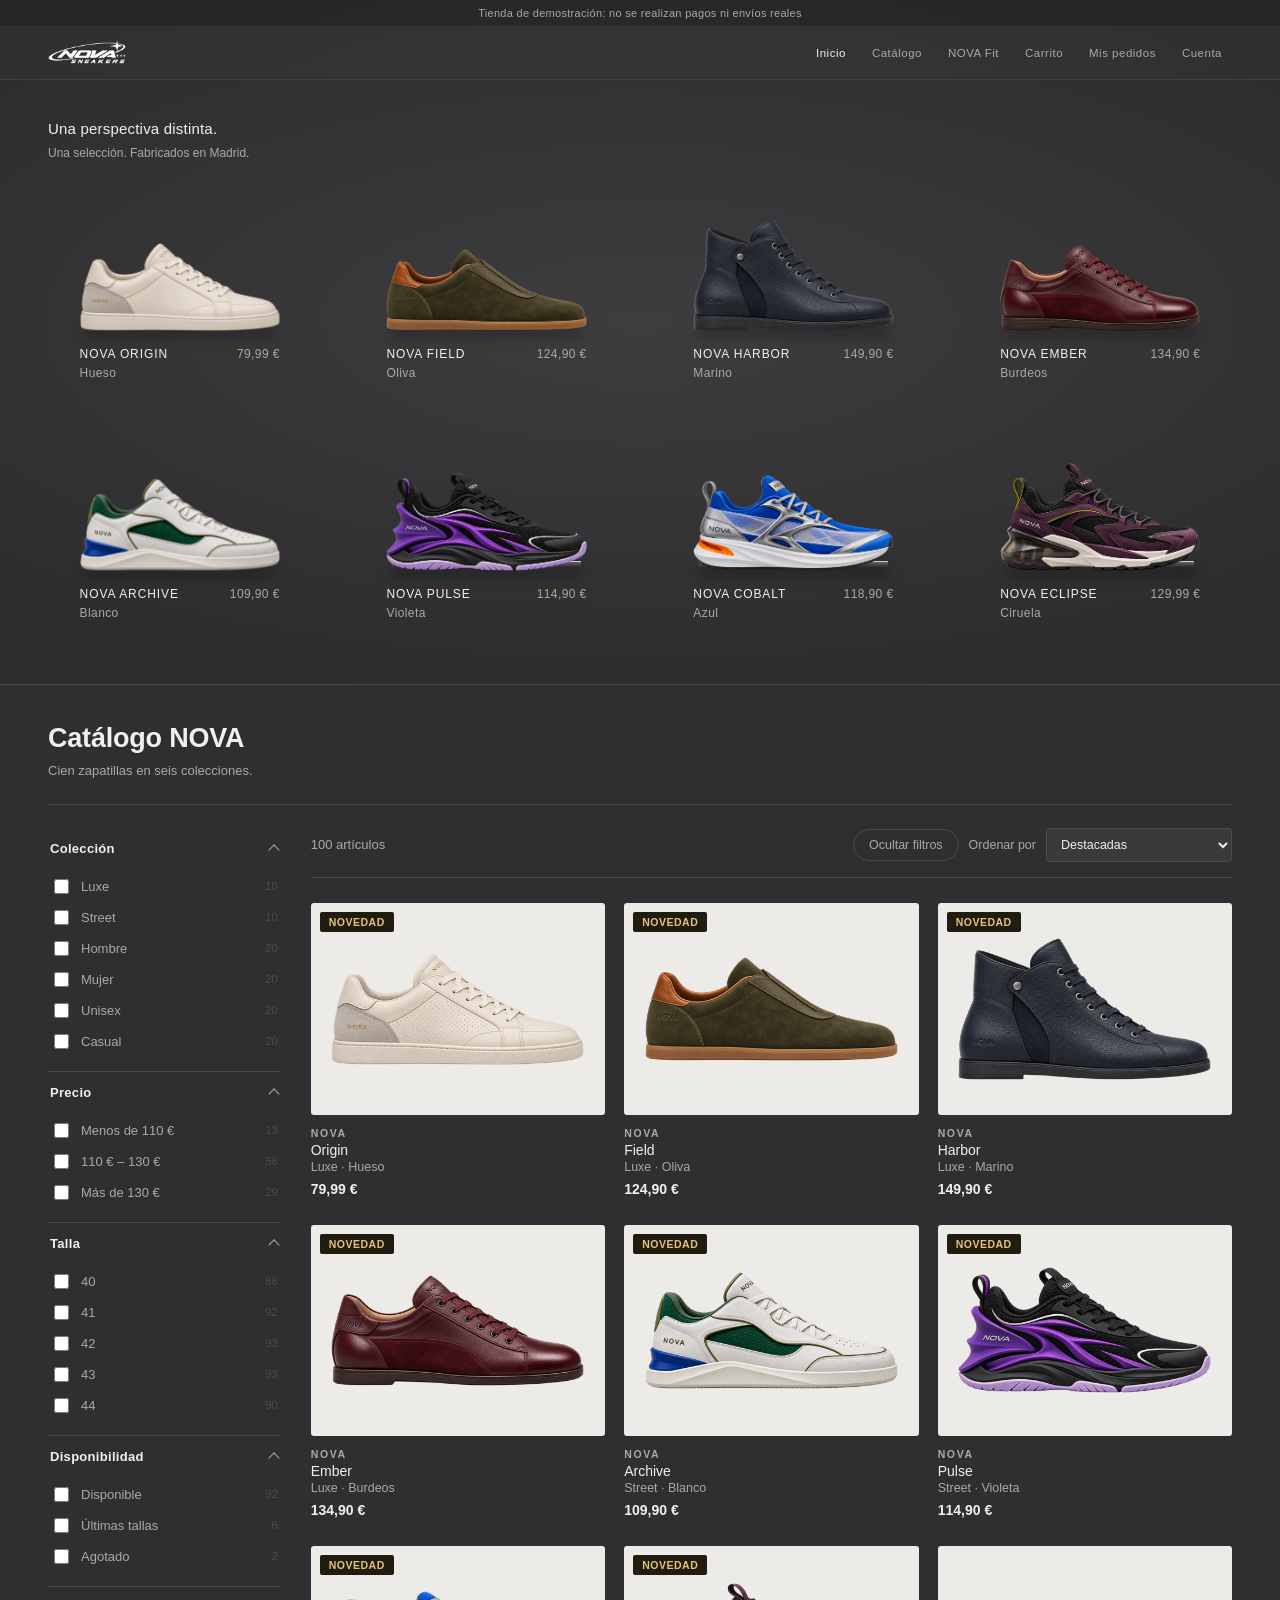
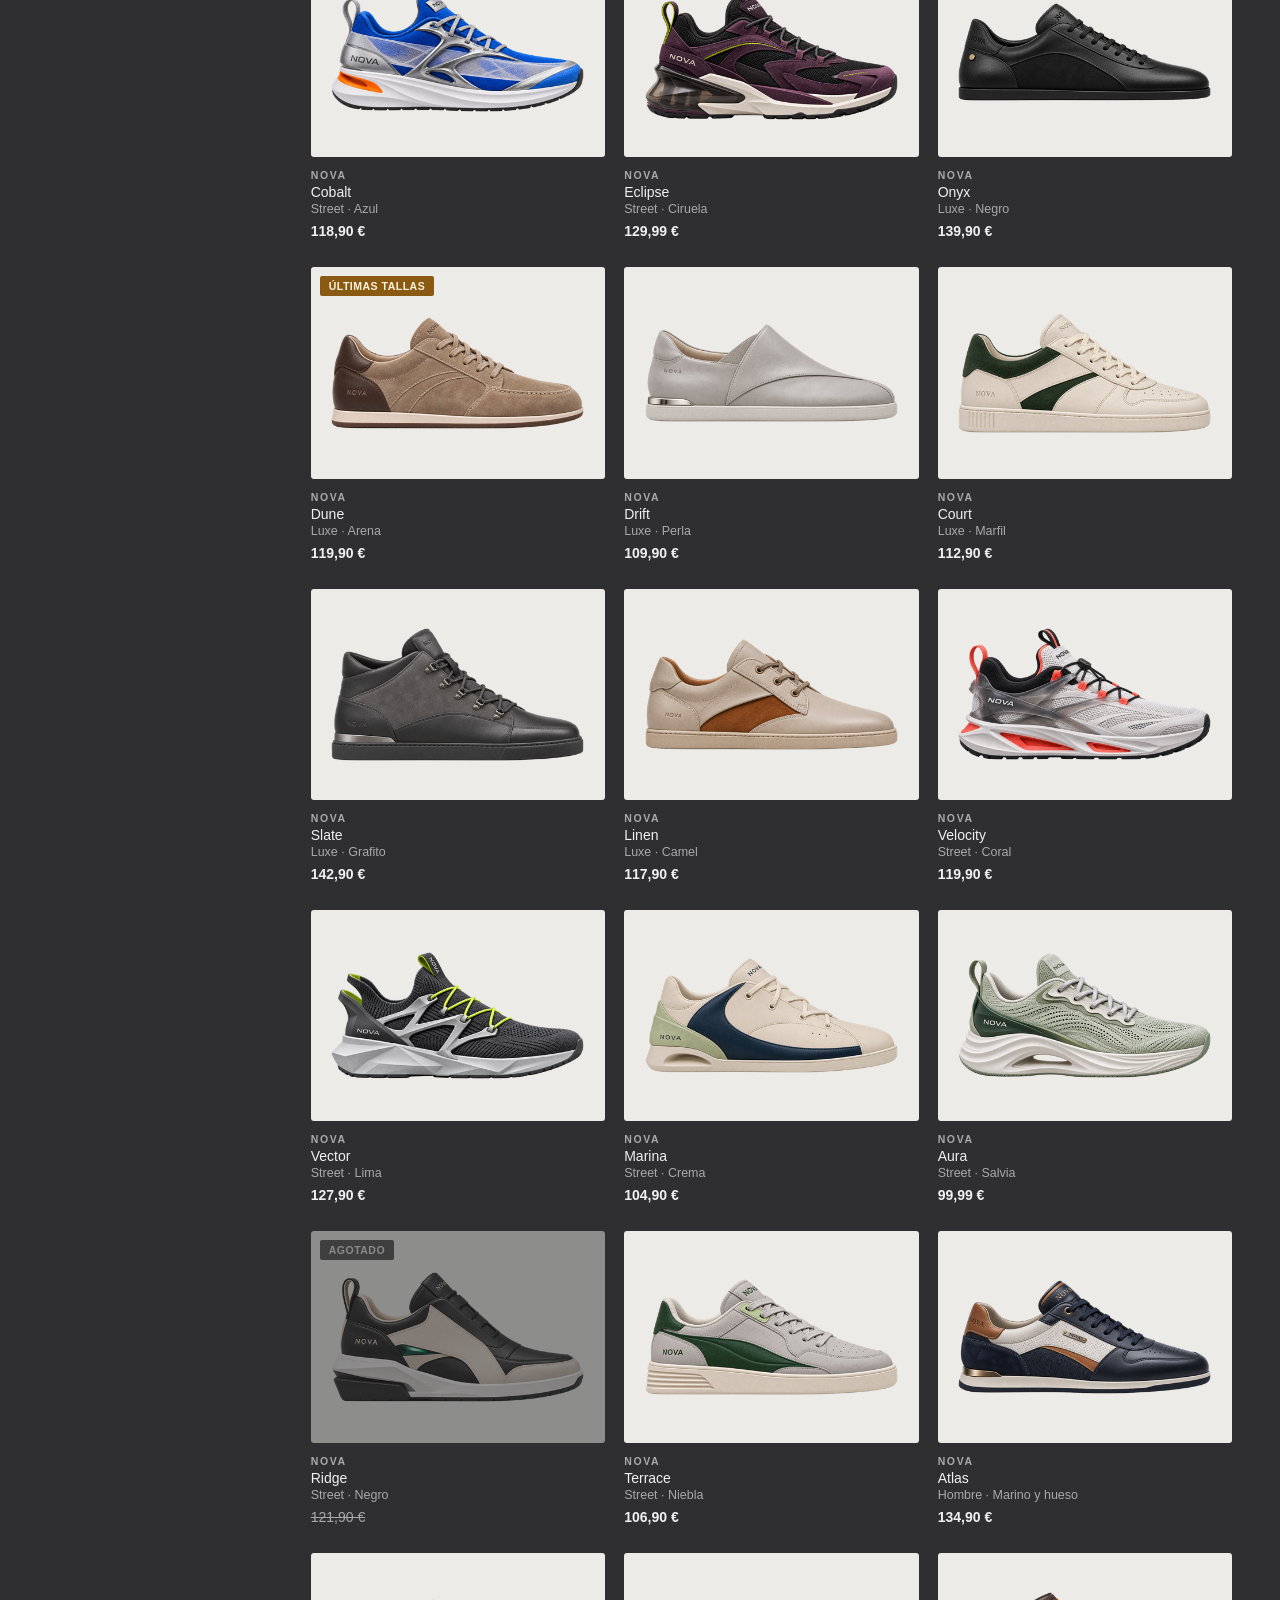
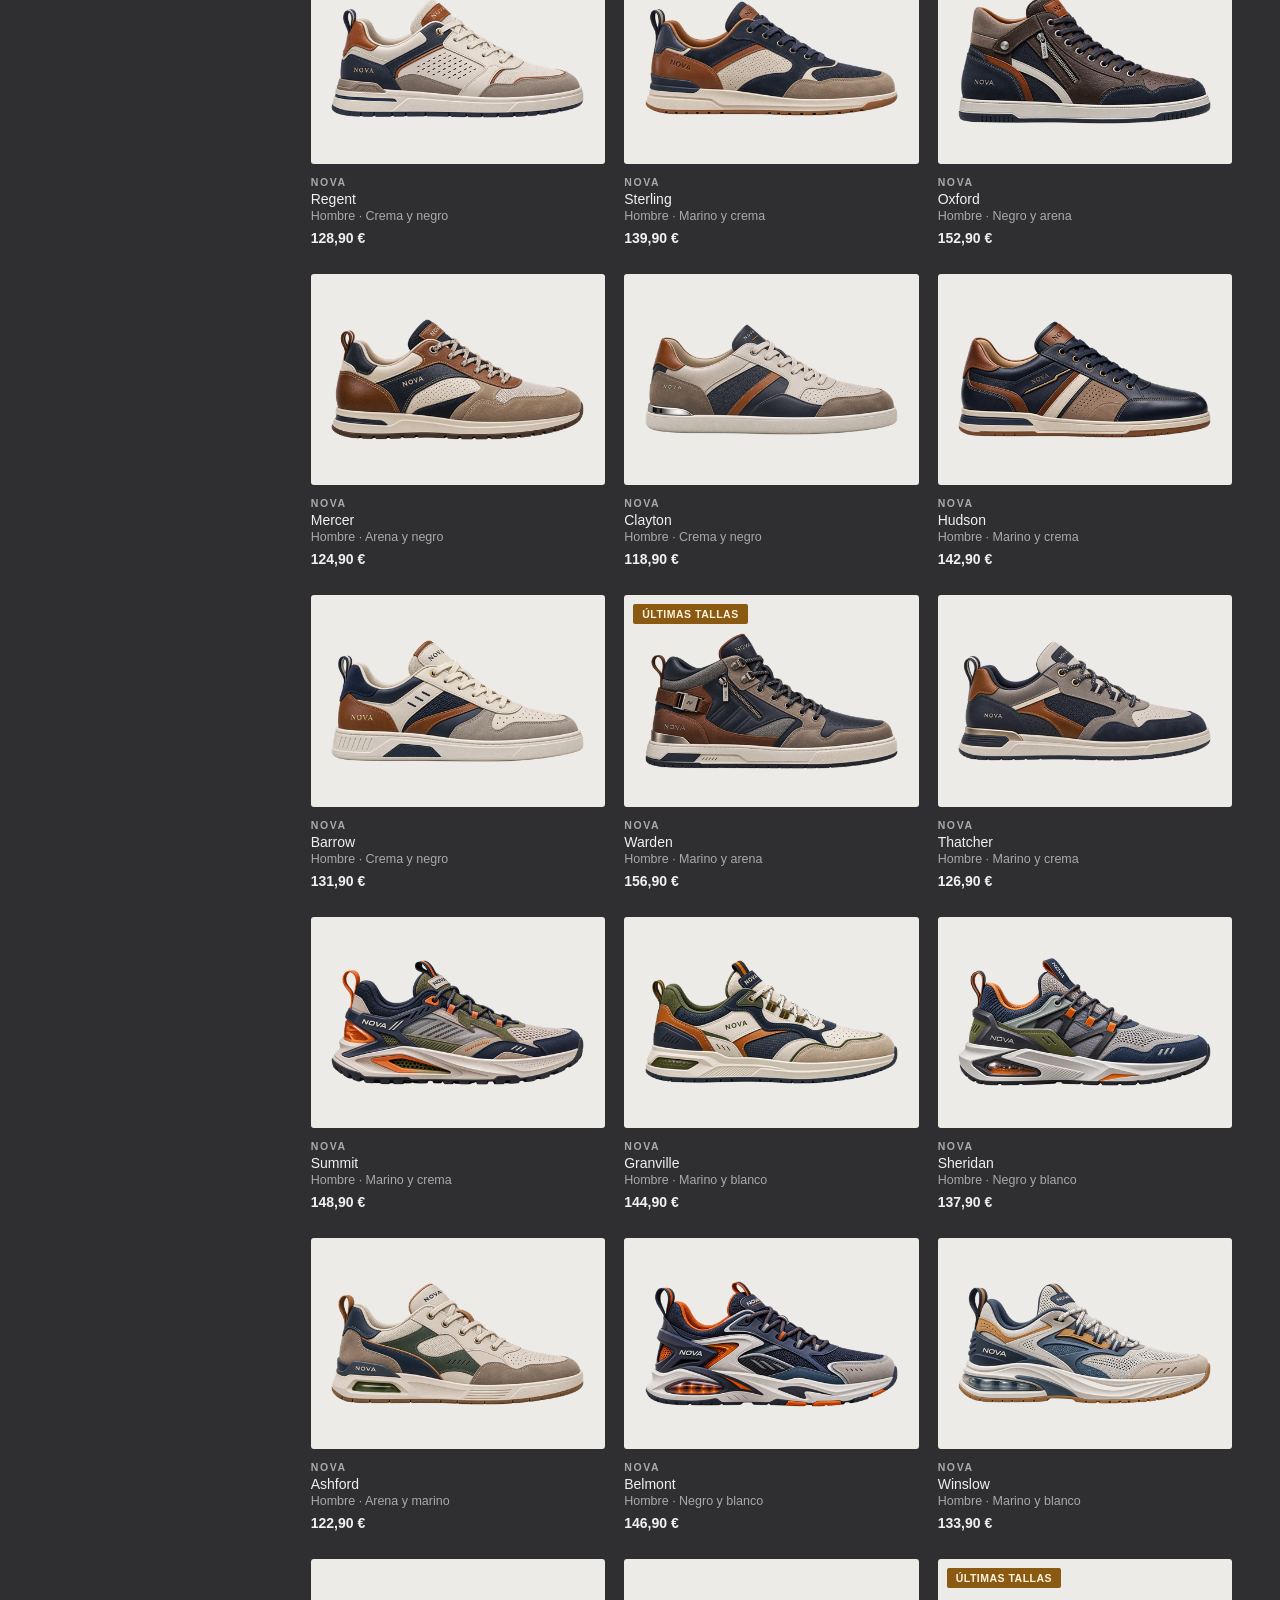
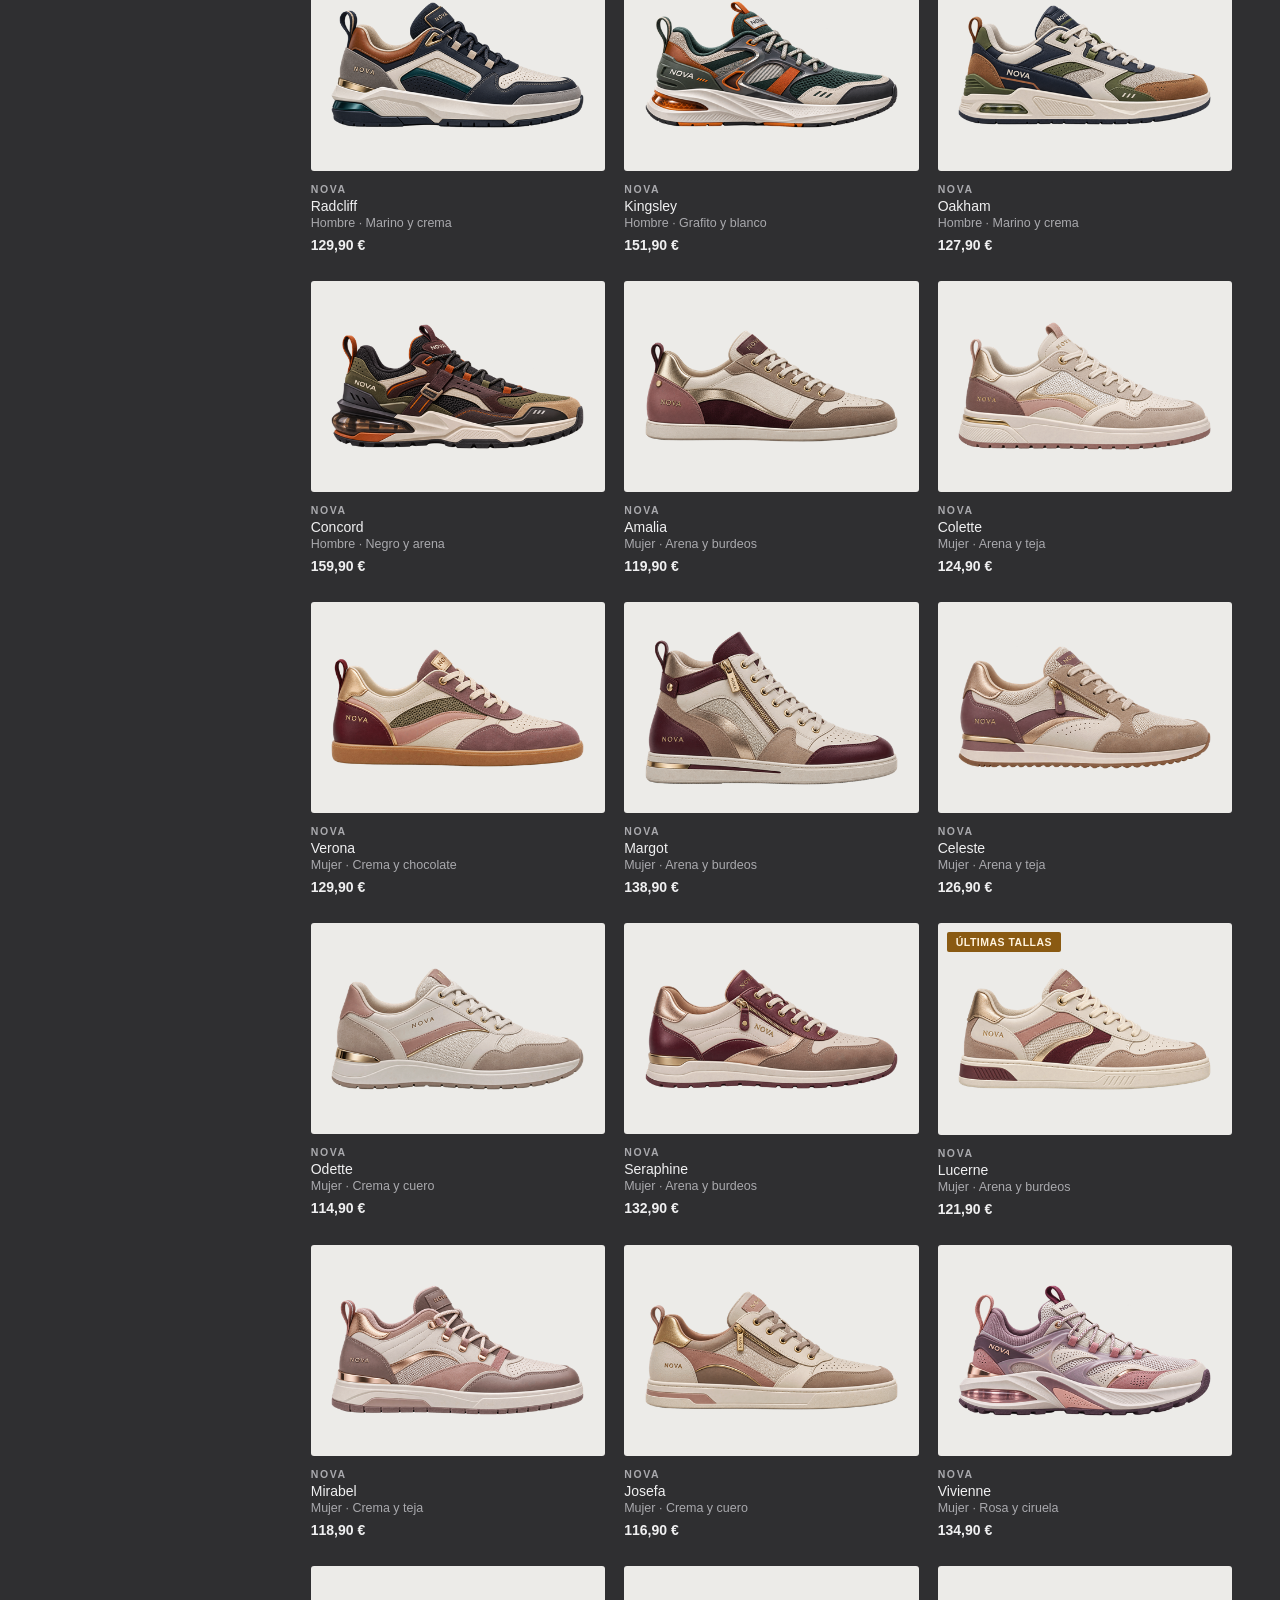
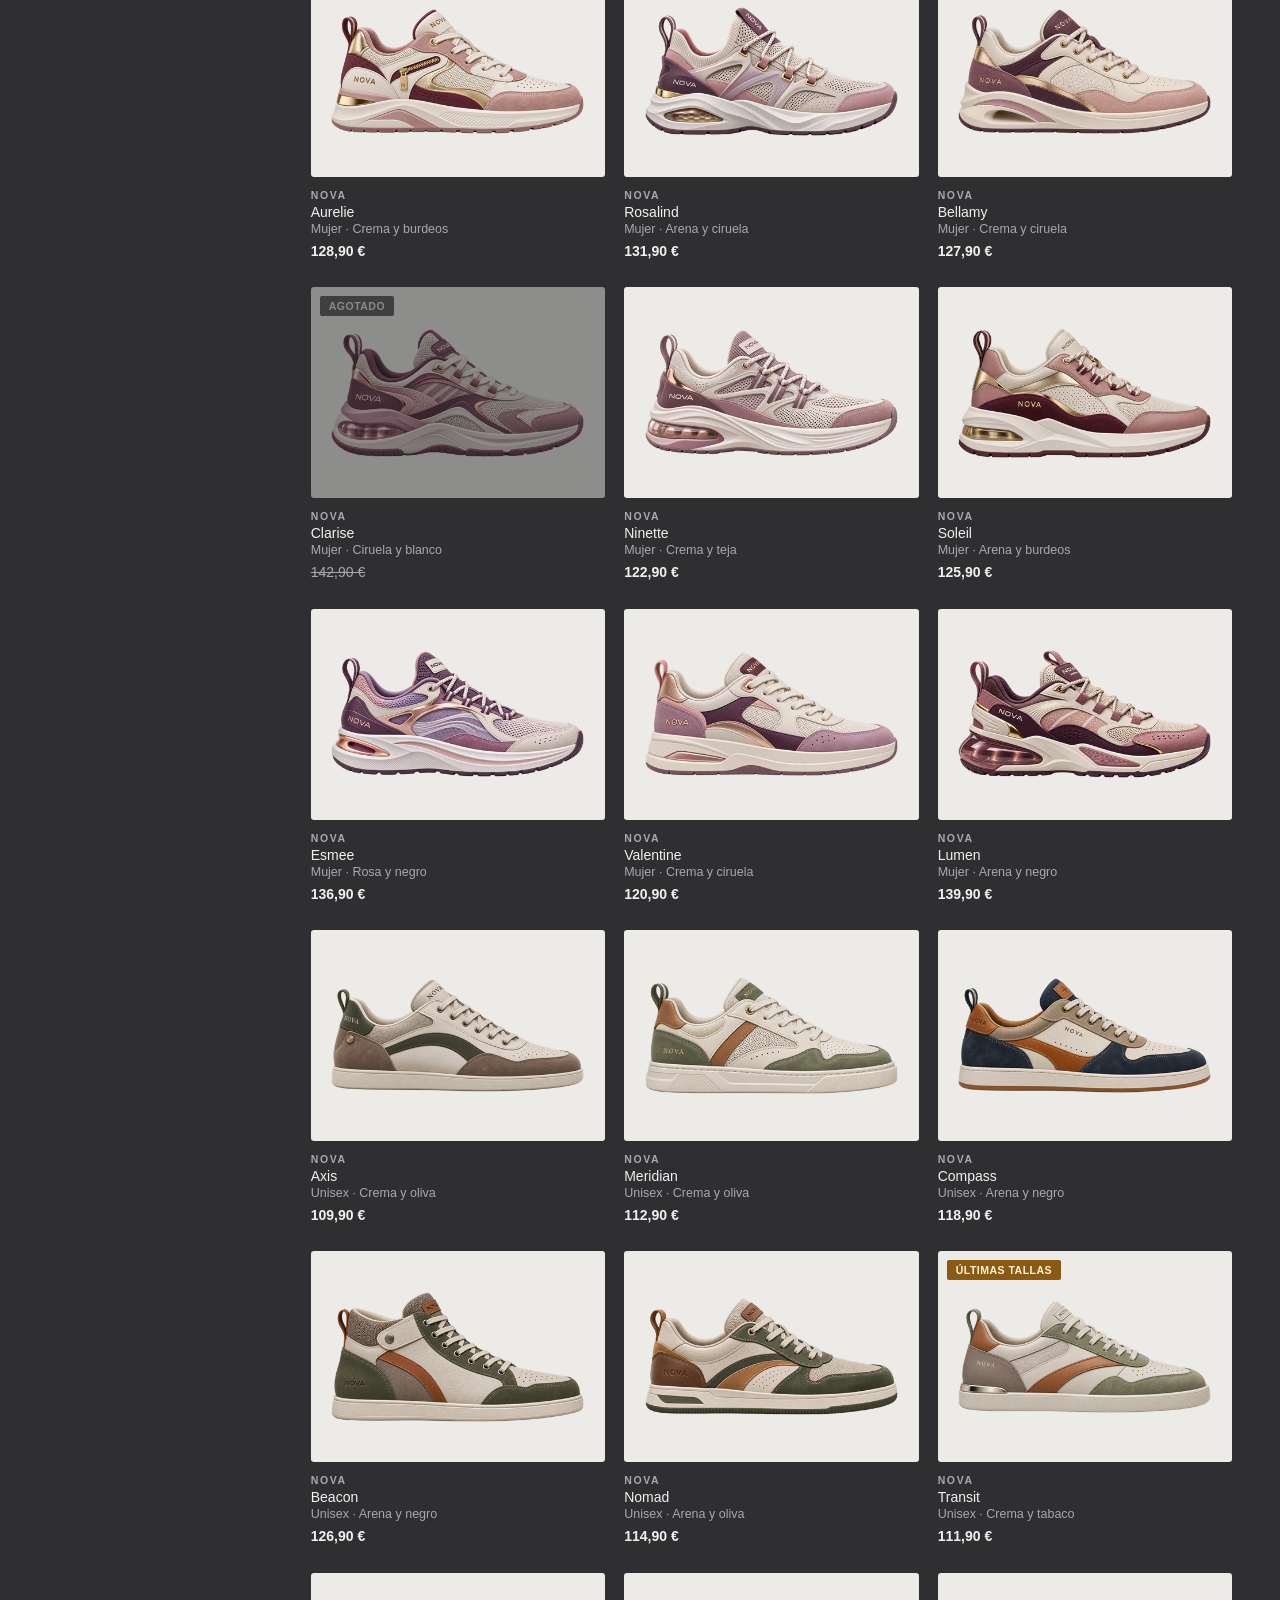
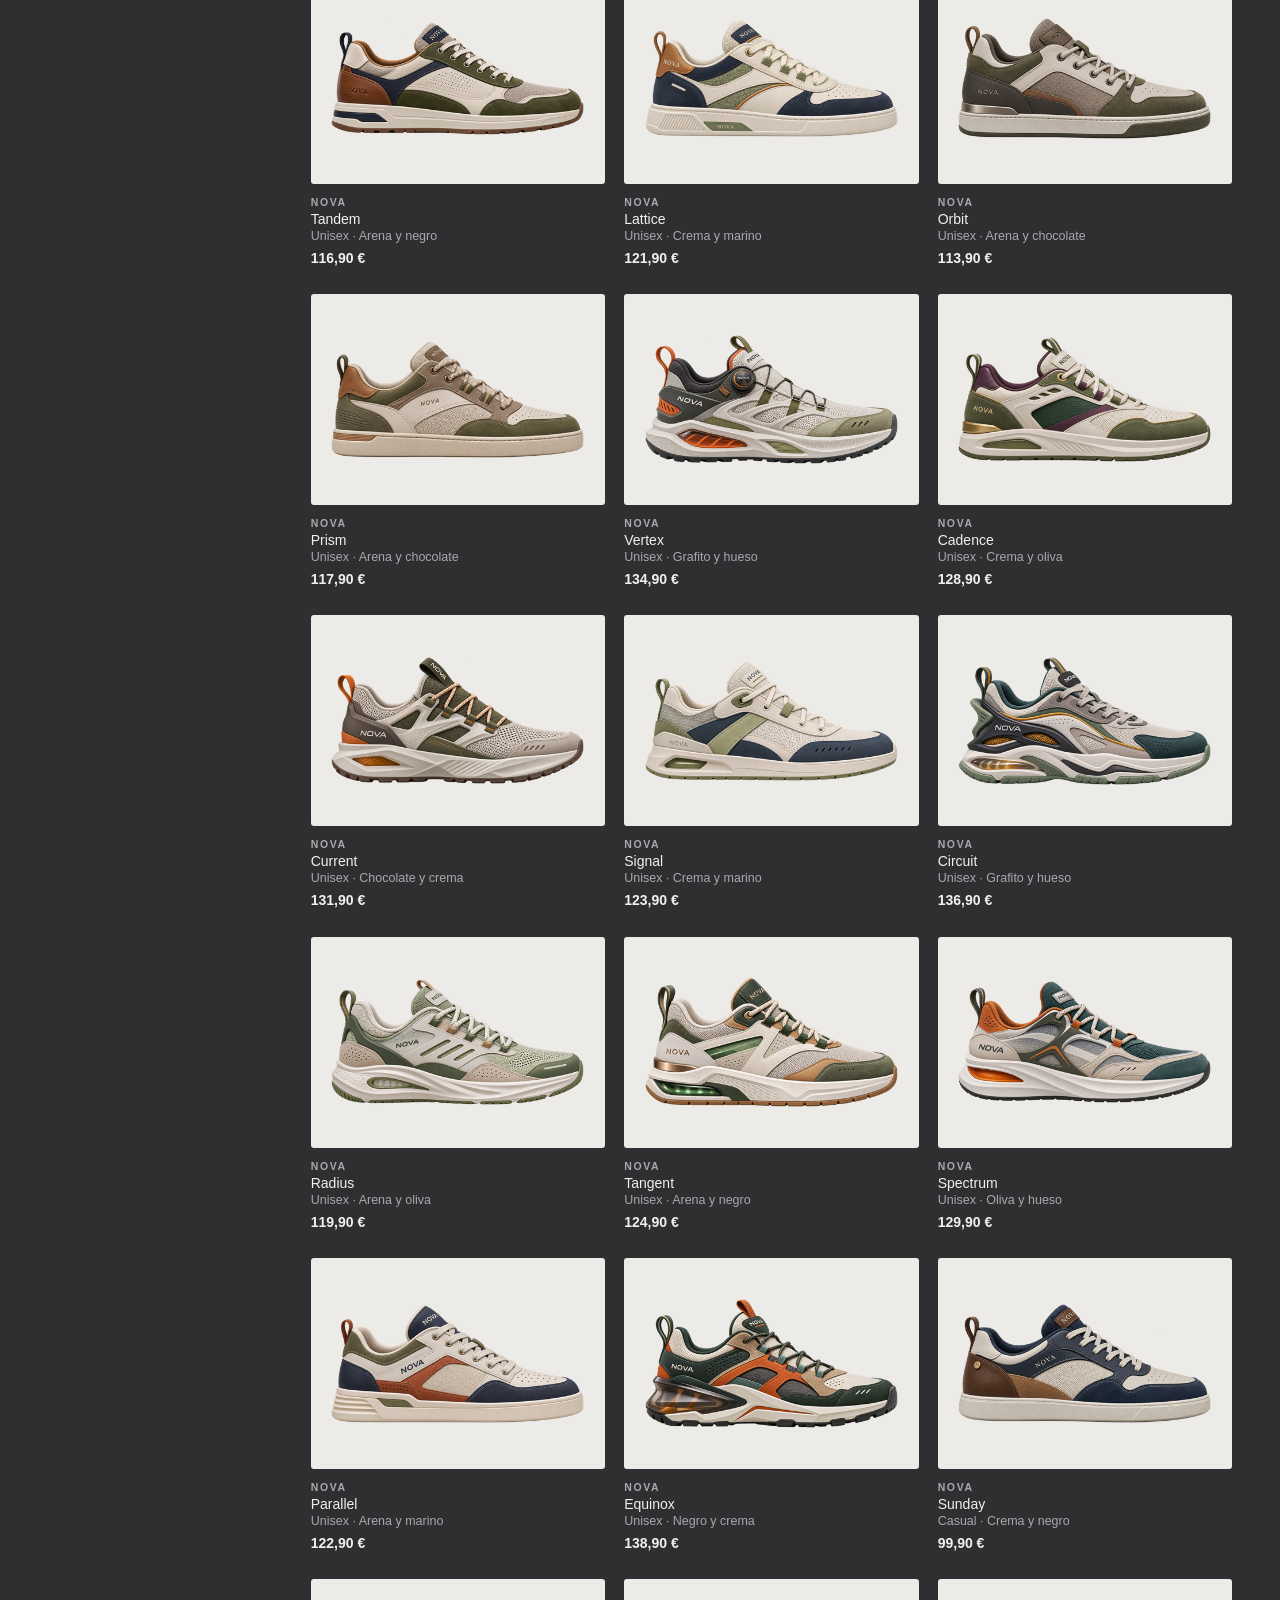
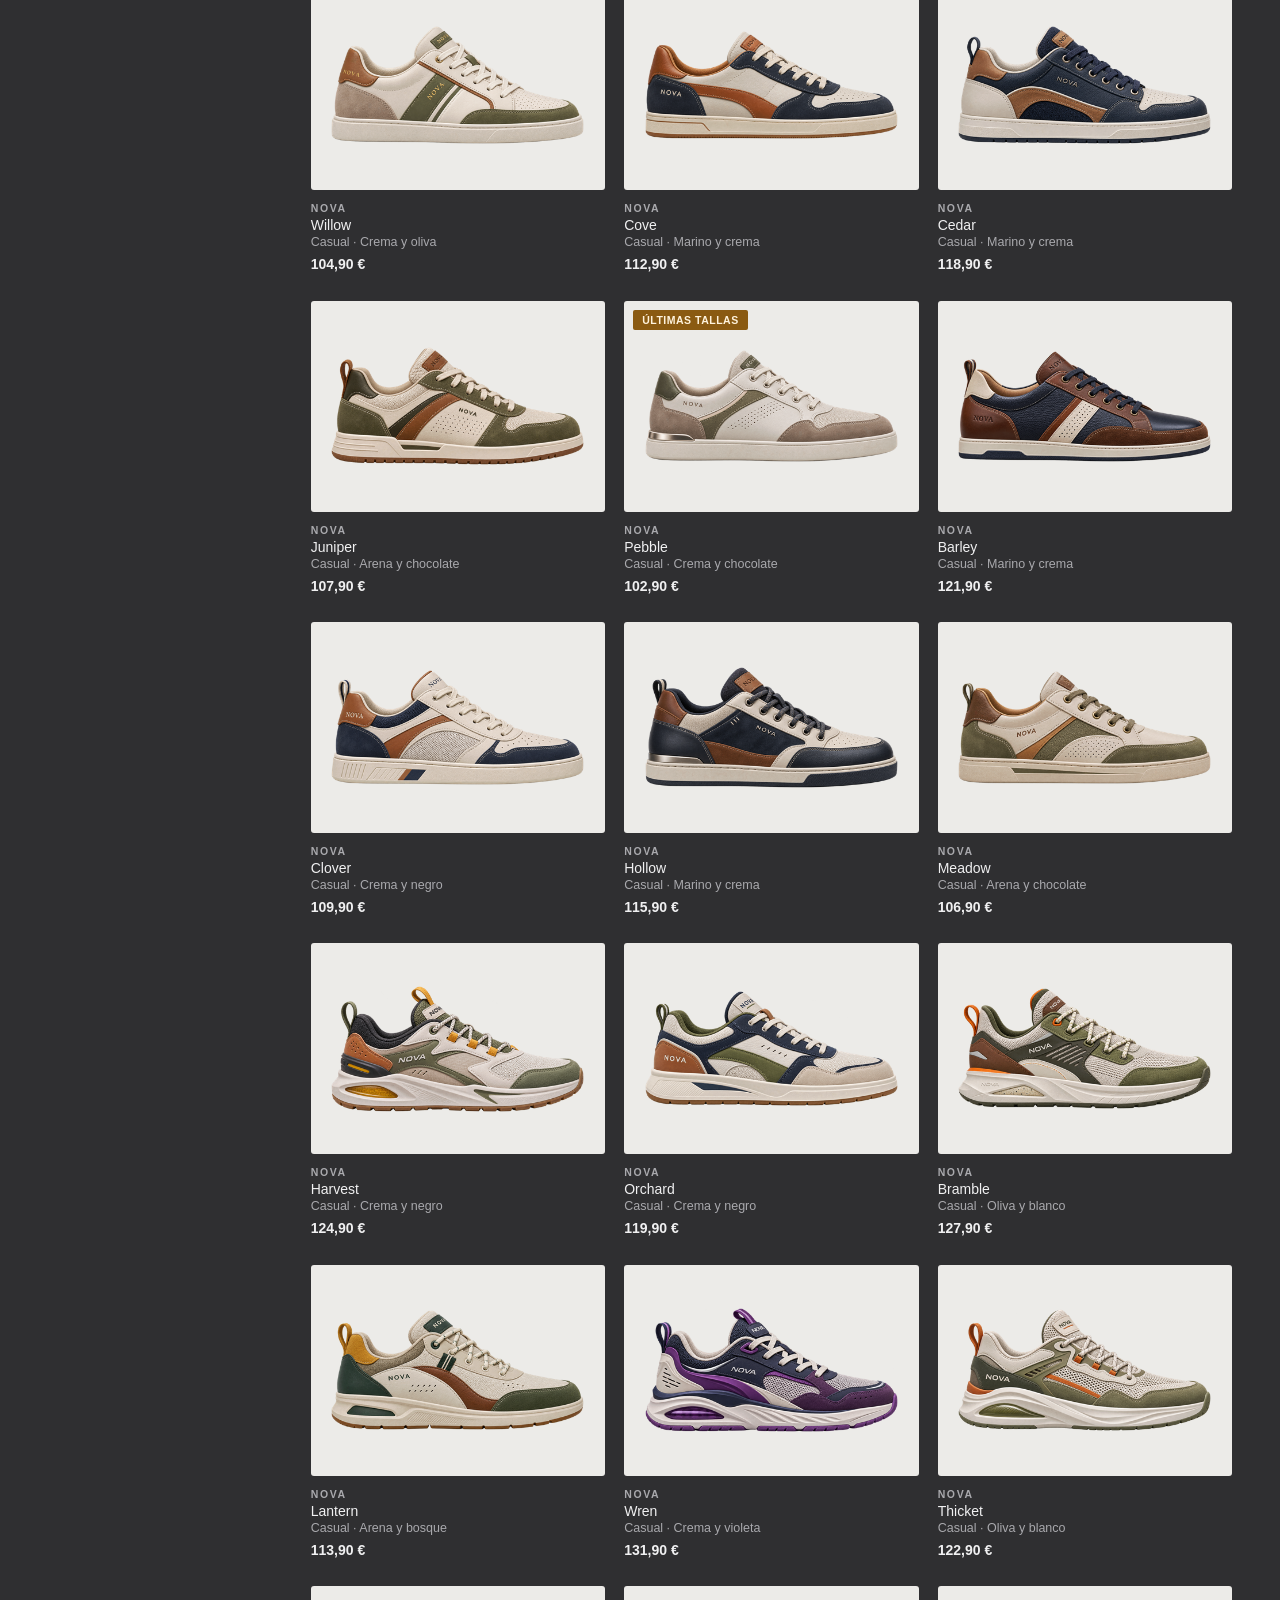
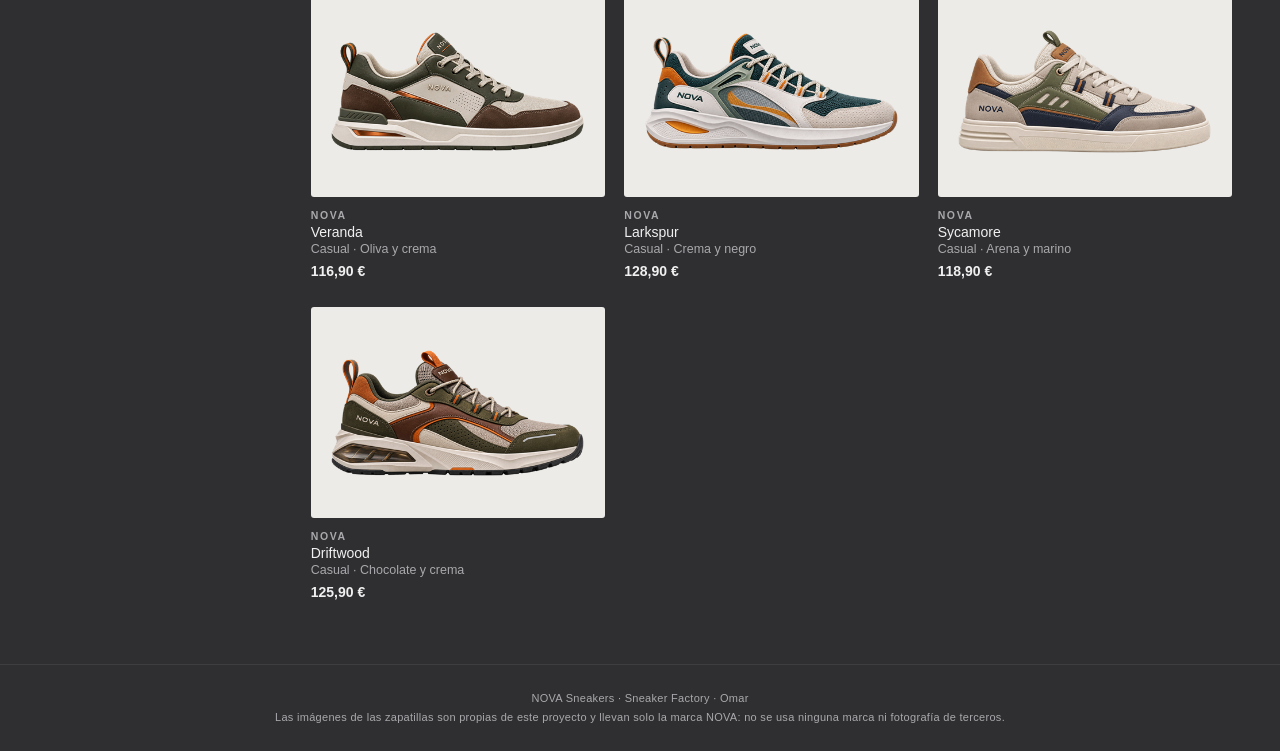
==== commit 3c967eda: "Add NOVA Fit recommendations New page that asks for height, weight and a skin tone from a palette of" ====
--- a/interfaces/cliente/index.html
+++ b/interfaces/cliente/index.html
@@ -27,6 +27,7 @@
     <nav class="cli-nav" aria-label="Navegación principal">
       <a href="index.html" aria-current="page">Inicio</a>
       <a href="catalogo.html">Catálogo</a>
+      <a href="nova-fit.html">NOVA Fit</a>
       <a href="carrito.html">Carrito <span class="cli-globo" data-contador-carro>0</span></a>
       <a href="pedidos.html">Mis pedidos</a>
       <a href="cuenta.html">Cuenta</a>
